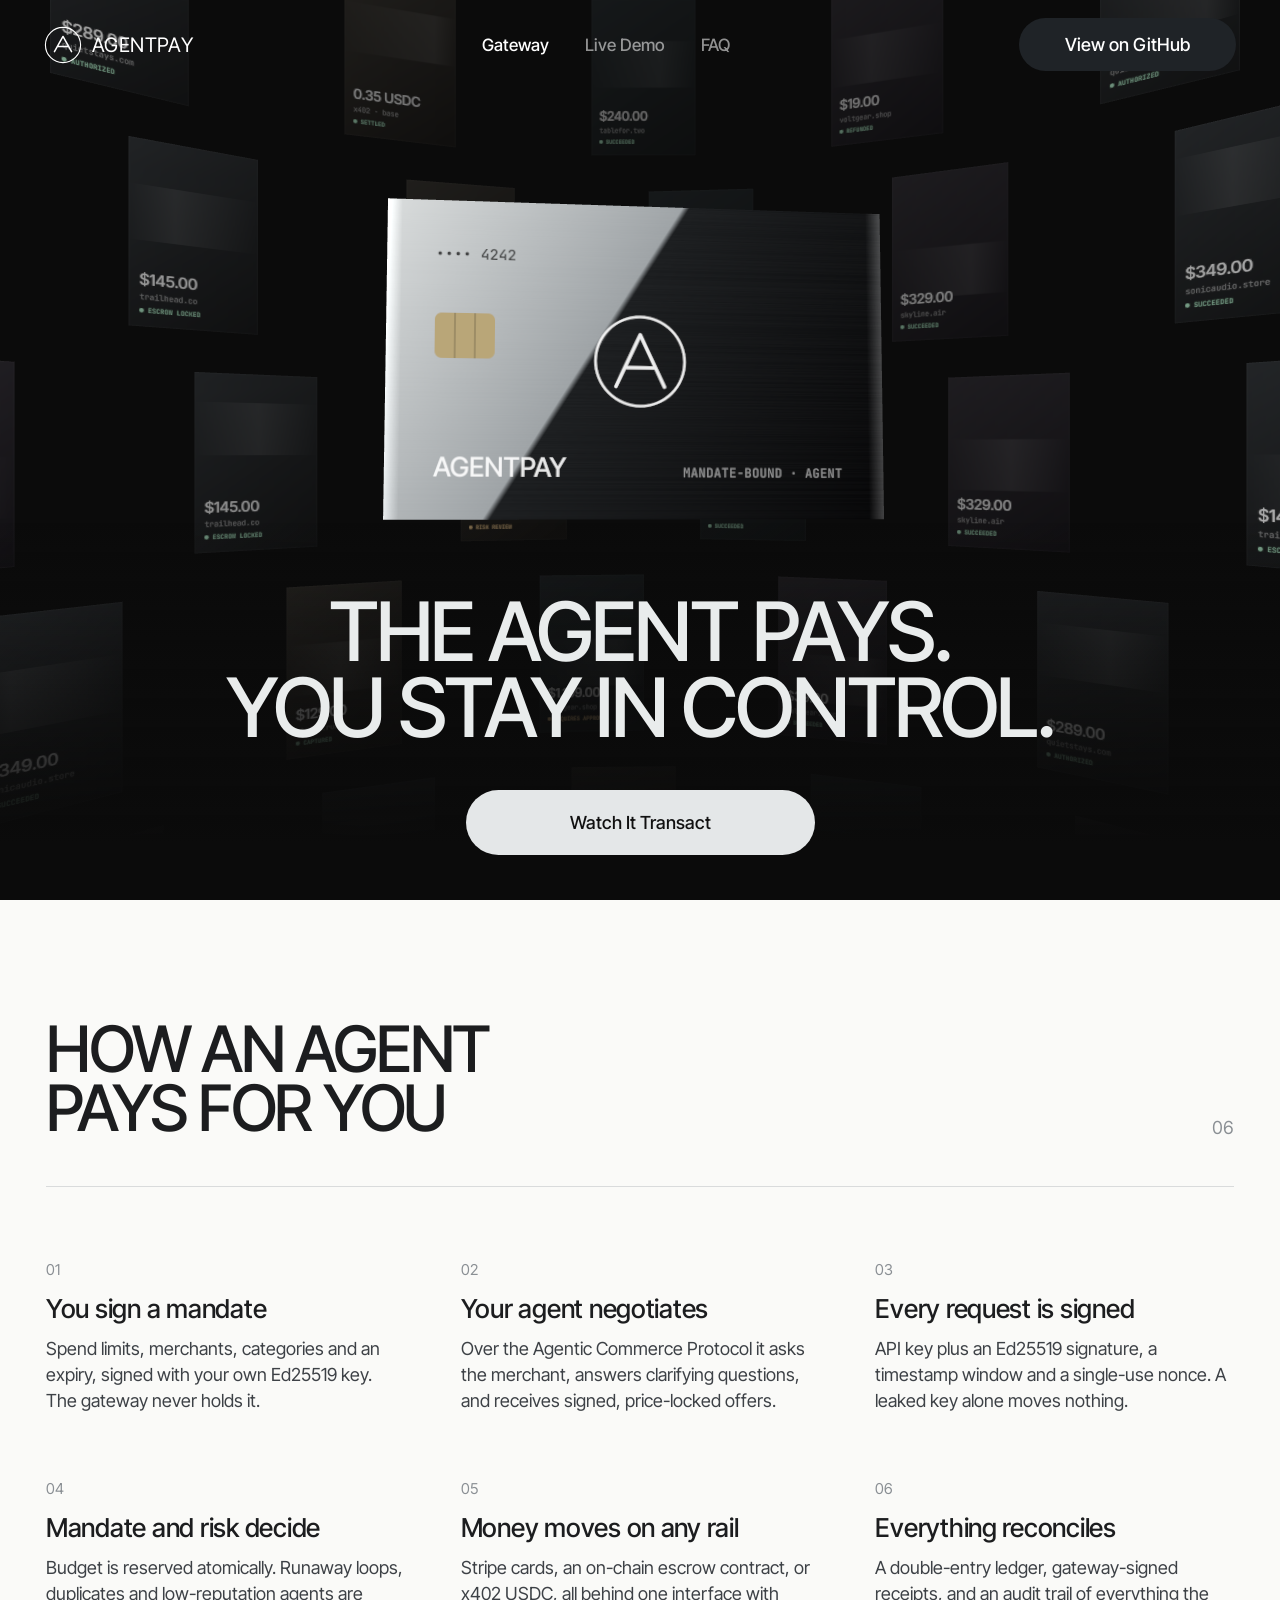
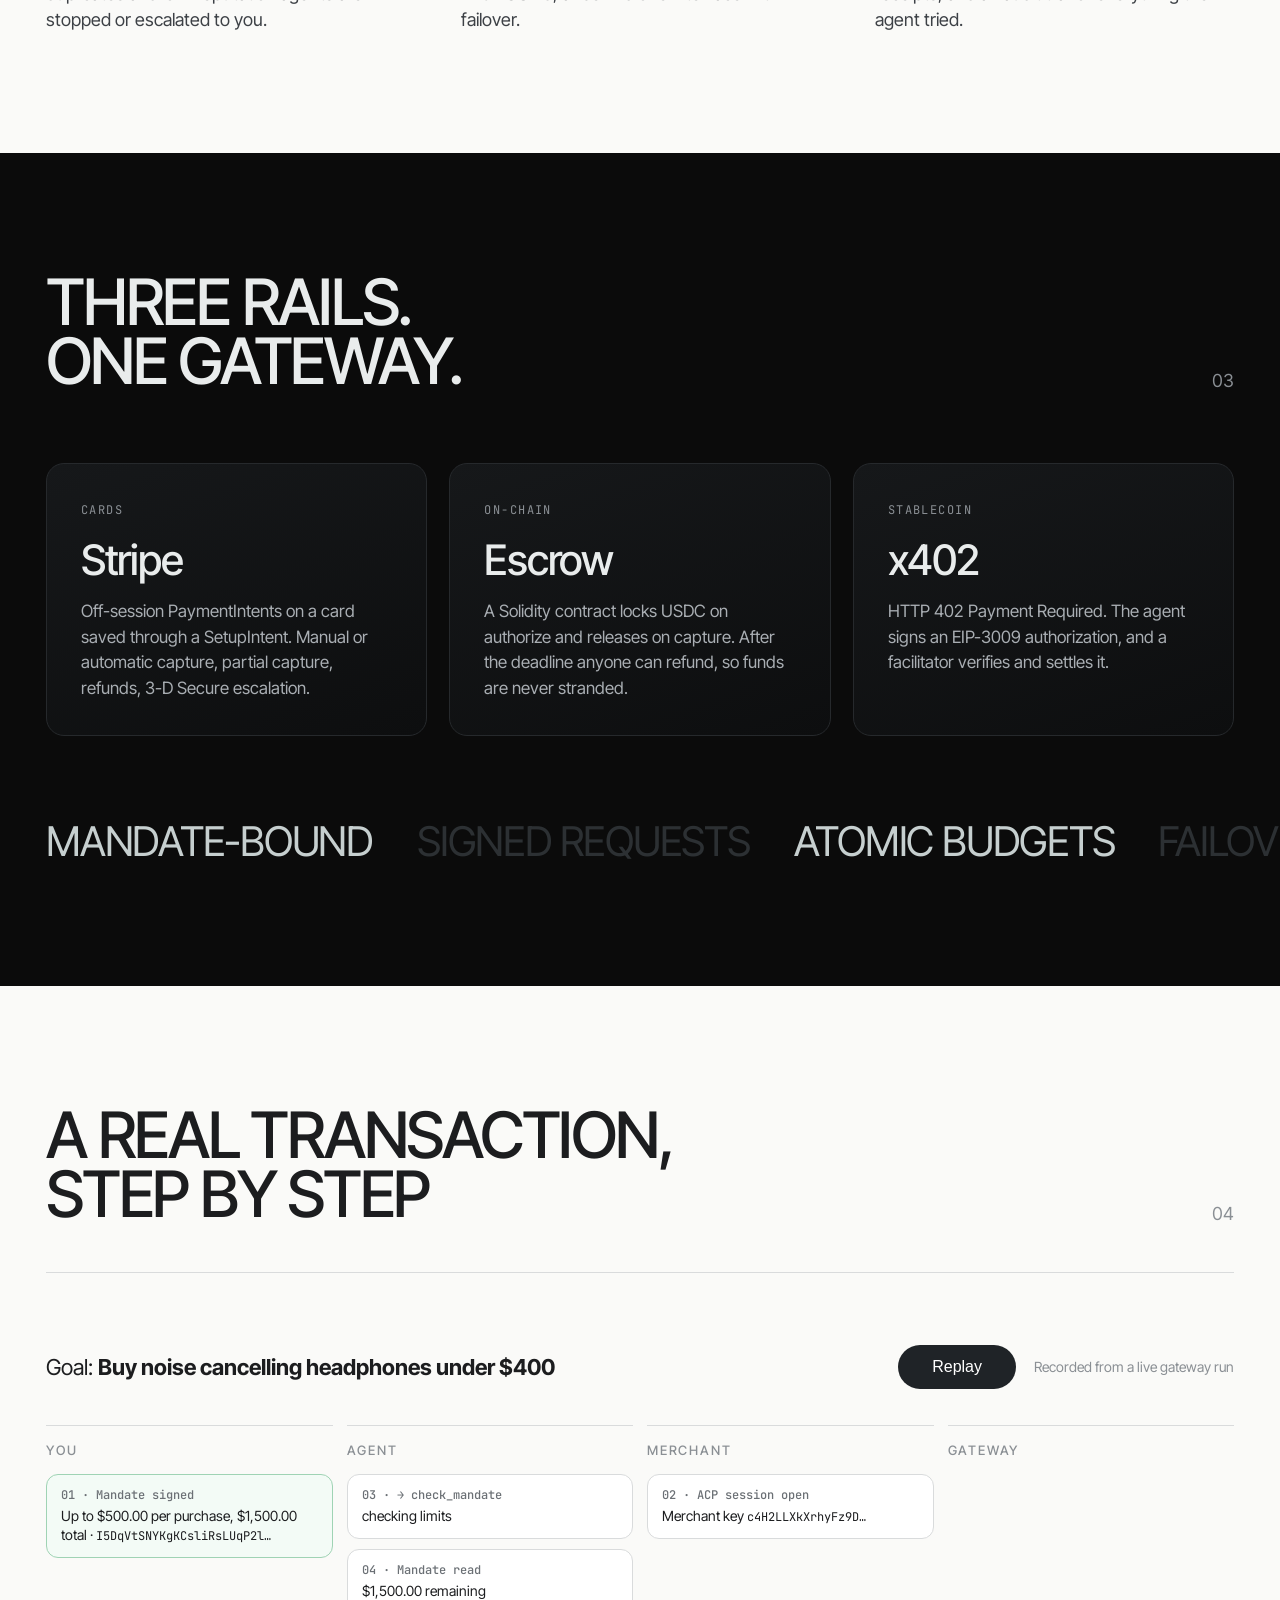
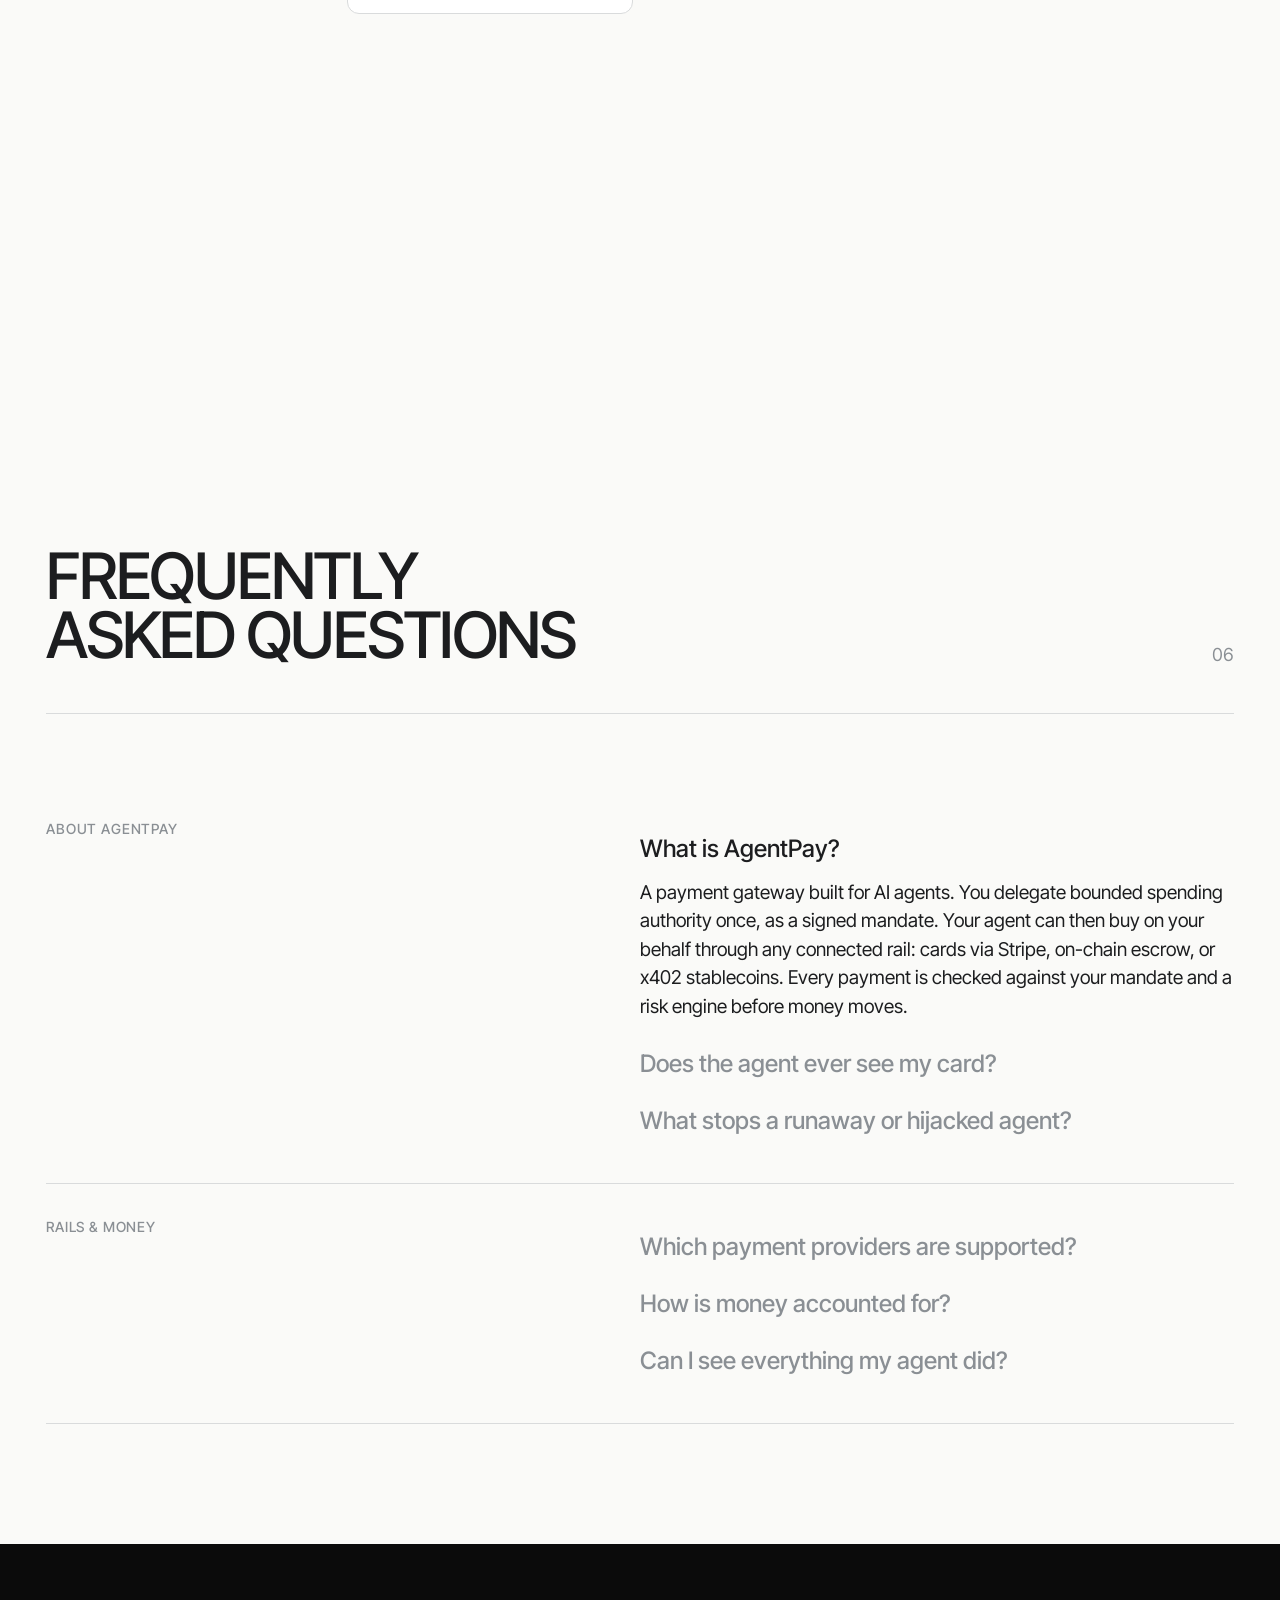
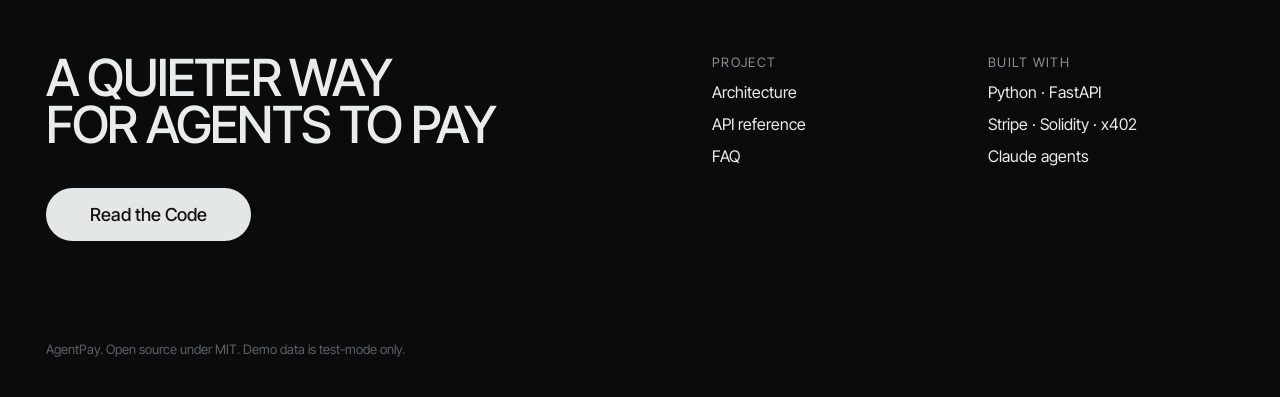
==== web/index.html @ 84ec2615 "Add frontend: 3D card-tunnel hero, editorial sections, real transaction replay web/ is a dependency-" ====
<!doctype html>
<html lang="en">
<head>
<meta charset="utf-8">
<meta name="viewport" content="width=device-width, initial-scale=1">
<title>AgentPay | Agentic Payments Gateway</title>
<meta name="description" content="A contactless, mandate-bound payment gateway that lets AI agents pay on your behalf: cards via Stripe, on-chain escrow, and x402 stablecoins.">
<link rel="preconnect" href="https://fonts.googleapis.com">
<link href="https://fonts.googleapis.com/css2?family=Inter+Tight:wght@400;500;600;700&family=JetBrains+Mono:wght@400;500&display=swap" rel="stylesheet">
<link rel="stylesheet" href="styles.css">
<script type="importmap">{"imports":{"three":"./vendor/three.module.min.js"}}</script>
</head>
<body>

<nav class="nav" id="nav">
  <a class="nav-logo" href="#top" aria-label="AgentPay home">
    <svg viewBox="0 0 40 40" width="38" height="38" aria-hidden="true"><circle cx="20" cy="20" r="18.5" fill="none" stroke="currentColor" stroke-width="1.2"/><path d="M11 27 L20 11 L29 27 M14.5 21.5 H25.5" fill="none" stroke="currentColor" stroke-width="1.6" stroke-linecap="round" stroke-linejoin="round"/></svg>
    <span>AGENTPAY</span>
  </a>
  <div class="nav-links">
    <a href="#how" class="is-current">Gateway</a>
    <a href="#demo">Live Demo</a>
    <a href="#faq">FAQ</a>
  </div>
  <a class="pill pill-dark" href="https://github.com/tanvisht/Agentic-Payments-Gateway" target="_blank" rel="noopener">View on GitHub</a>
</nav>

<header class="hero" id="top">
  <canvas id="tunnel" aria-label="3D tunnel of agent transactions orbiting a payment card"></canvas>
  <div class="hero-shade"></div>
  <div class="hero-copy">
    <h1>THE AGENT PAYS.<br>YOU STAY IN CONTROL.</h1>
    <a class="pill pill-light" href="#demo">Watch It Transact</a>
  </div>
</header>

<main>
  <section class="light" id="how">
    <div class="sec-head"><h2>HOW AN AGENT<br>PAYS FOR YOU</h2><span class="count">06</span></div>
    <hr>
    <div class="steps">
      <div class="step"><span class="num">01</span><h3>You sign a mandate</h3><p>Spend limits, merchants, categories and an expiry, signed with your own Ed25519 key. The gateway never holds it.</p></div>
      <div class="step"><span class="num">02</span><h3>Your agent negotiates</h3><p>Over the Agentic Commerce Protocol it asks the merchant, answers clarifying questions, and receives signed, price-locked offers.</p></div>
      <div class="step"><span class="num">03</span><h3>Every request is signed</h3><p>API key plus an Ed25519 signature, a timestamp window and a single-use nonce. A leaked key alone moves nothing.</p></div>
      <div class="step"><span class="num">04</span><h3>Mandate and risk decide</h3><p>Budget is reserved atomically. Runaway loops, duplicates and low-reputation agents are stopped or escalated to you.</p></div>
      <div class="step"><span class="num">05</span><h3>Money moves on any rail</h3><p>Stripe cards, an on-chain escrow contract, or x402 USDC, all behind one interface with failover.</p></div>
      <div class="step"><span class="num">06</span><h3>Everything reconciles</h3><p>A double-entry ledger, gateway-signed receipts, and an audit trail of everything the agent tried.</p></div>
    </div>
  </section>

  <section class="dark rails">
    <div class="sec-head"><h2>THREE RAILS.<br>ONE GATEWAY.</h2><span class="count">03</span></div>
    <div class="rail-grid">
      <article><span class="tag">Cards</span><h3>Stripe</h3><p>Off-session PaymentIntents on a card saved through a SetupIntent. Manual or automatic capture, partial capture, refunds, 3-D Secure escalation.</p></article>
      <article><span class="tag">On-chain</span><h3>Escrow</h3><p>A Solidity contract locks USDC on authorize and releases on capture. After the deadline anyone can refund, so funds are never stranded.</p></article>
      <article><span class="tag">Stablecoin</span><h3>x402</h3><p>HTTP 402 Payment Required. The agent signs an EIP-3009 authorization, and a facilitator verifies and settles it.</p></article>
    </div>
    <ul class="ticker" aria-hidden="true"><li>Mandate-bound</li><li>Signed requests</li><li>Atomic budgets</li><li>Failover routing</li><li>Double-entry ledger</li><li>Signed receipts</li><li>Agent reputation</li><li>Full audit trail</li></ul>
  </section>

  <section class="light" id="demo">
    <div class="sec-head"><h2>A REAL TRANSACTION,<br>STEP BY STEP</h2><span class="count" id="demo-count">00</span></div>
    <hr>
    <div class="demo-top">
      <p class="goal">Goal: <strong id="goal">…</strong></p>
      <div class="demo-ctl"><button class="pill pill-dark" id="play">Replay</button><span class="small" id="demo-note">Recorded from a live gateway run</span></div>
    </div>
    <div class="lanes" id="lanes">
      <div class="lane" data-actor="principal"><h4>You</h4></div>
      <div class="lane" data-actor="agent"><h4>Agent</h4></div>
      <div class="lane" data-actor="merchant"><h4>Merchant</h4></div>
      <div class="lane" data-actor="gateway"><h4>Gateway</h4></div>
    </div>
    <div class="result" id="result"></div>
  </section>

  <section class="light" id="faq">
    <div class="sec-head"><h2>FREQUENTLY<br>ASKED QUESTIONS</h2><span class="count" id="faq-count">00</span></div>
    <hr>
    <div class="faq-group"><h5>ABOUT AGENTPAY</h5><div class="acc">
      <details open><summary>What is AgentPay?</summary><p>A payment gateway built for AI agents. You delegate bounded spending authority once, as a signed mandate. Your agent can then buy on your behalf through any connected rail: cards via Stripe, on-chain escrow, or x402 stablecoins. Every payment is checked against your mandate and a risk engine before money moves.</p></details>
      <details><summary>Does the agent ever see my card?</summary><p>No. You save a card once through a Stripe SetupIntent in your own browser. The agent only ever holds its own signing key and a narrow set of tools: search, check mandate, buy an offer. It cannot even choose a raw amount, only a merchant-signed offer price.</p></details>
      <details><summary>What stops a runaway or hijacked agent?</summary><p>Five independent layers: request signatures with single-use nonces, the signed mandate (limits, merchants, categories, expiry), atomic budget reservation, a risk engine tuned to agent failure modes (velocity, duplicates, near-limit amounts, low reputation), and escalation to you above any threshold you choose.</p></details>
    </div></div>
    <div class="faq-group"><h5>RAILS &amp; MONEY</h5><div class="acc">
      <details><summary>Which payment providers are supported?</summary><p>Stripe for cards today, plus an on-chain escrow rail (Solidity, USDC) and x402 stablecoin payments. New processors implement six methods behind one interface. The gateway handles routing, circuit breakers and failover on retryable errors.</p></details>
      <details><summary>How is money accounted for?</summary><p>Every movement is a balanced double-entry journal. Balances are derived, never stored, and the trial balance must always be zero. Property-based tests throw thousands of random payment, capture, cancel and refund sequences at the gateway to prove it.</p></details>
      <details><summary>Can I see everything my agent did?</summary><p>Yes. The per-mandate audit shows what you authorized next to every attempt the agent made, including ones that were blocked. It re-checks each payment against your signed scope and reports what the agent's reasoning cost in LLM tokens.</p></details>
    </div></div>
  </section>
</main>

<footer class="footer">
  <div class="foot-left"><h2>A QUIETER WAY<br>FOR AGENTS TO PAY</h2><a class="pill pill-light" href="https://github.com/tanvisht/Agentic-Payments-Gateway" target="_blank" rel="noopener">Read the Code</a></div>
  <div class="foot-cols">
    <div><span>PROJECT</span><a href="https://github.com/tanvisht/Agentic-Payments-Gateway#3-system-architecture">Architecture</a><a href="https://github.com/tanvisht/Agentic-Payments-Gateway#13-api-reference">API reference</a><a href="#faq">FAQ</a></div>
    <div><span>BUILT WITH</span><a>Python · FastAPI</a><a>Stripe · Solidity · x402</a><a>Claude agents</a></div>
  </div>
  <p class="fine">AgentPay. Open source under MIT. Demo data is test-mode only.</p>
</footer>

<script type="module" src="tunnel.js"></script>
<script src="app.js" defer></script>
</body>
</html>
---- web/styles.css ----
:root{--ink:#0b0b0b;--ink2:#141516;--paper:#fafaf8;--text:#1c1d1f;--mute:#8a8f94;--line:#d9dbdc;--pill:#e4e7e8;--mono:"JetBrains Mono",ui-monospace,monospace}
*{margin:0;padding:0;box-sizing:border-box}
html{scroll-behavior:smooth;-webkit-text-size-adjust:100%}
body{font-family:"Inter Tight",system-ui,sans-serif;background:var(--ink);color:var(--text);-webkit-font-smoothing:antialiased;overflow-x:hidden}
a{color:inherit;text-decoration:none}
h1,h2{text-transform:uppercase;letter-spacing:-.035em;line-height:.92;font-weight:500}

/* nav */
.nav{position:fixed;inset:0 0 auto 0;z-index:20;display:flex;align-items:center;justify-content:space-between;padding:18px 44px;color:#fff;transition:color .3s,background .3s}
.nav.on-light{color:var(--text);background:rgba(250,250,248,.82);backdrop-filter:blur(10px)}
.nav-logo{display:flex;align-items:center;gap:10px;font-size:20px;letter-spacing:.02em}
.nav-links{display:flex;gap:36px;font-size:17px;font-weight:500}
.nav-links a{opacity:.55;transition:opacity .2s}.nav-links a:hover,.nav-links a.is-current{opacity:1}
.pill{display:inline-flex;align-items:center;justify-content:center;border-radius:999px;padding:16px 44px;font-size:18px;font-weight:500;border:0;cursor:pointer;transition:transform .2s,background .2s}
.pill:hover{transform:translateY(-1px)}
.pill-dark{background:#1f2327;color:#fff}.pill-light{background:var(--pill);color:#111}
.nav .pill{padding:16px 46px}

/* hero */
.hero{position:relative;height:100vh;min-height:640px;background:var(--ink);overflow:hidden}
#tunnel{position:absolute;inset:0;width:100%;height:100%;display:block}
.hero-shade{position:absolute;inset:auto 0 0 0;height:42%;background:linear-gradient(transparent,var(--ink) 85%);pointer-events:none}
.hero-copy{position:absolute;left:0;right:0;bottom:5vh;text-align:center;color:#e9ecec;pointer-events:none}
.hero-copy h1{font-size:clamp(44px,6.4vw,92px);margin-bottom:5vh;opacity:0;transform:translateY(24px);animation:rise 1.6s .5s cubic-bezier(.2,.7,.2,1) forwards}
.hero-copy .pill{pointer-events:auto;padding:22px 104px;opacity:0;animation:rise 1.4s .9s cubic-bezier(.2,.7,.2,1) forwards}
@keyframes rise{to{opacity:1;transform:none}}

/* sections */
section{padding:120px 46px;position:relative}
.light{background:var(--paper);color:var(--text)}
.dark{background:var(--ink);color:#e9ecec}
.sec-head{display:flex;justify-content:space-between;align-items:flex-end}
.sec-head h2{font-size:clamp(40px,5vw,72px)}
.count{font-size:18px;color:var(--mute);font-variant-numeric:tabular-nums}
hr{border:0;border-top:1px solid var(--line);margin:48px 0 72px}
.steps{display:grid;grid-template-columns:repeat(3,1fr);gap:64px 56px}
.step .num{font-size:15px;color:var(--mute)}
.step h3{font-size:26px;font-weight:500;margin:14px 0 12px;letter-spacing:-.01em}
.step p{font-size:18px;line-height:1.45;color:#3d4146}

/* rails */
.rails .sec-head{margin-bottom:72px}
.rail-grid{display:grid;grid-template-columns:repeat(3,1fr);gap:22px}
.rail-grid article{border:1px solid #26292c;border-radius:18px;padding:34px;background:linear-gradient(160deg,#16181a,#0d0e0f)}
.rail-grid .tag{font-family:var(--mono);font-size:12px;text-transform:uppercase;letter-spacing:.12em;color:var(--mute)}
.rail-grid h3{font-size:42px;font-weight:500;margin:16px 0 14px;letter-spacing:-.03em}
.rail-grid p{color:#a9aeb3;font-size:17px;line-height:1.5}
.ticker{display:flex;gap:44px;list-style:none;margin-top:80px;white-space:nowrap;animation:tick 40s linear infinite;font-size:clamp(28px,3.2vw,46px);text-transform:uppercase;letter-spacing:-.03em;color:#2c3033}
.ticker li:nth-child(odd){color:#c6cfcf}
@keyframes tick{to{transform:translateX(-50%)}}
.rails{overflow:hidden}

/* demo */
.demo-top{display:flex;justify-content:space-between;align-items:center;gap:24px;flex-wrap:wrap;margin-bottom:36px}
.goal{font-size:22px}
.demo-ctl{display:flex;align-items:center;gap:18px}.demo-ctl .pill{padding:13px 34px;font-size:16px}
.small{color:var(--mute);font-size:14px}
.lanes{display:grid;grid-template-columns:repeat(4,1fr);gap:14px;min-height:420px}
.lane{border-top:1px solid var(--line);padding-top:16px;display:flex;flex-direction:column;gap:10px}
.lane h4{font-size:13px;letter-spacing:.14em;text-transform:uppercase;color:var(--mute);font-weight:500;margin-bottom:6px}
.ev{background:#fff;border:1px solid var(--line);border-radius:12px;padding:12px 14px;font-size:14px;line-height:1.35;opacity:0;transform:translateY(10px);transition:opacity .45s,transform .45s}
.ev.show{opacity:1;transform:none}
.ev b{display:block;font-size:12px;font-family:var(--mono);color:#6b7075;font-weight:500;margin-bottom:4px}
.ev.ok{border-color:#9fd3b4;background:#f3fbf6}.ev.warn{border-color:#f0c98d;background:#fff9ef}
.ev code{font-family:var(--mono);font-size:12px;word-break:break-all}
.result{margin-top:34px;font-size:20px;min-height:28px}

/* faq */
.faq-group{display:grid;grid-template-columns:1fr 1fr;padding:34px 0;border-bottom:1px solid var(--line)}
.faq-group h5{font-size:14px;font-weight:500;color:var(--mute);letter-spacing:.06em}
.acc details{padding:14px 0}
.acc summary{list-style:none;cursor:pointer;font-size:24px;font-weight:500;color:var(--mute);transition:color .2s}
.acc summary::-webkit-details-marker{display:none}
.acc details[open] summary,.acc summary:hover{color:var(--text)}
.acc p{font-size:19px;line-height:1.5;margin-top:16px;max-width:680px}

/* footer */
.footer{background:var(--ink);color:#e9ecec;padding:110px 46px 40px;display:grid;grid-template-columns:1.2fr 1fr;gap:40px}
.foot-left h2{font-size:clamp(34px,4vw,58px);margin-bottom:40px}
.foot-cols{display:grid;grid-template-columns:1fr 1fr;gap:30px;font-size:16px}
.foot-cols div{display:flex;flex-direction:column;gap:12px}.foot-cols span{color:var(--mute);font-size:13px;letter-spacing:.1em}
.fine{grid-column:1/-1;color:#5c6166;font-size:13px;margin-top:60px}

@media (max-width:900px){
  .nav{padding:14px 16px}.nav-links{display:none}.nav .pill{padding:12px 22px;font-size:15px}
  section{padding:84px 16px}.footer{padding:84px 16px 30px;grid-template-columns:1fr}
  .steps,.rail-grid{grid-template-columns:1fr}
  .lanes{grid-template-columns:1fr 1fr}
  .faq-group{grid-template-columns:1fr;gap:12px}
  .hero-copy .pill{padding:18px 54px}
}
@media (prefers-reduced-motion:reduce){*{animation:none!important;transition:none!important}.hero-copy h1,.hero-copy .pill{opacity:1;transform:none}}
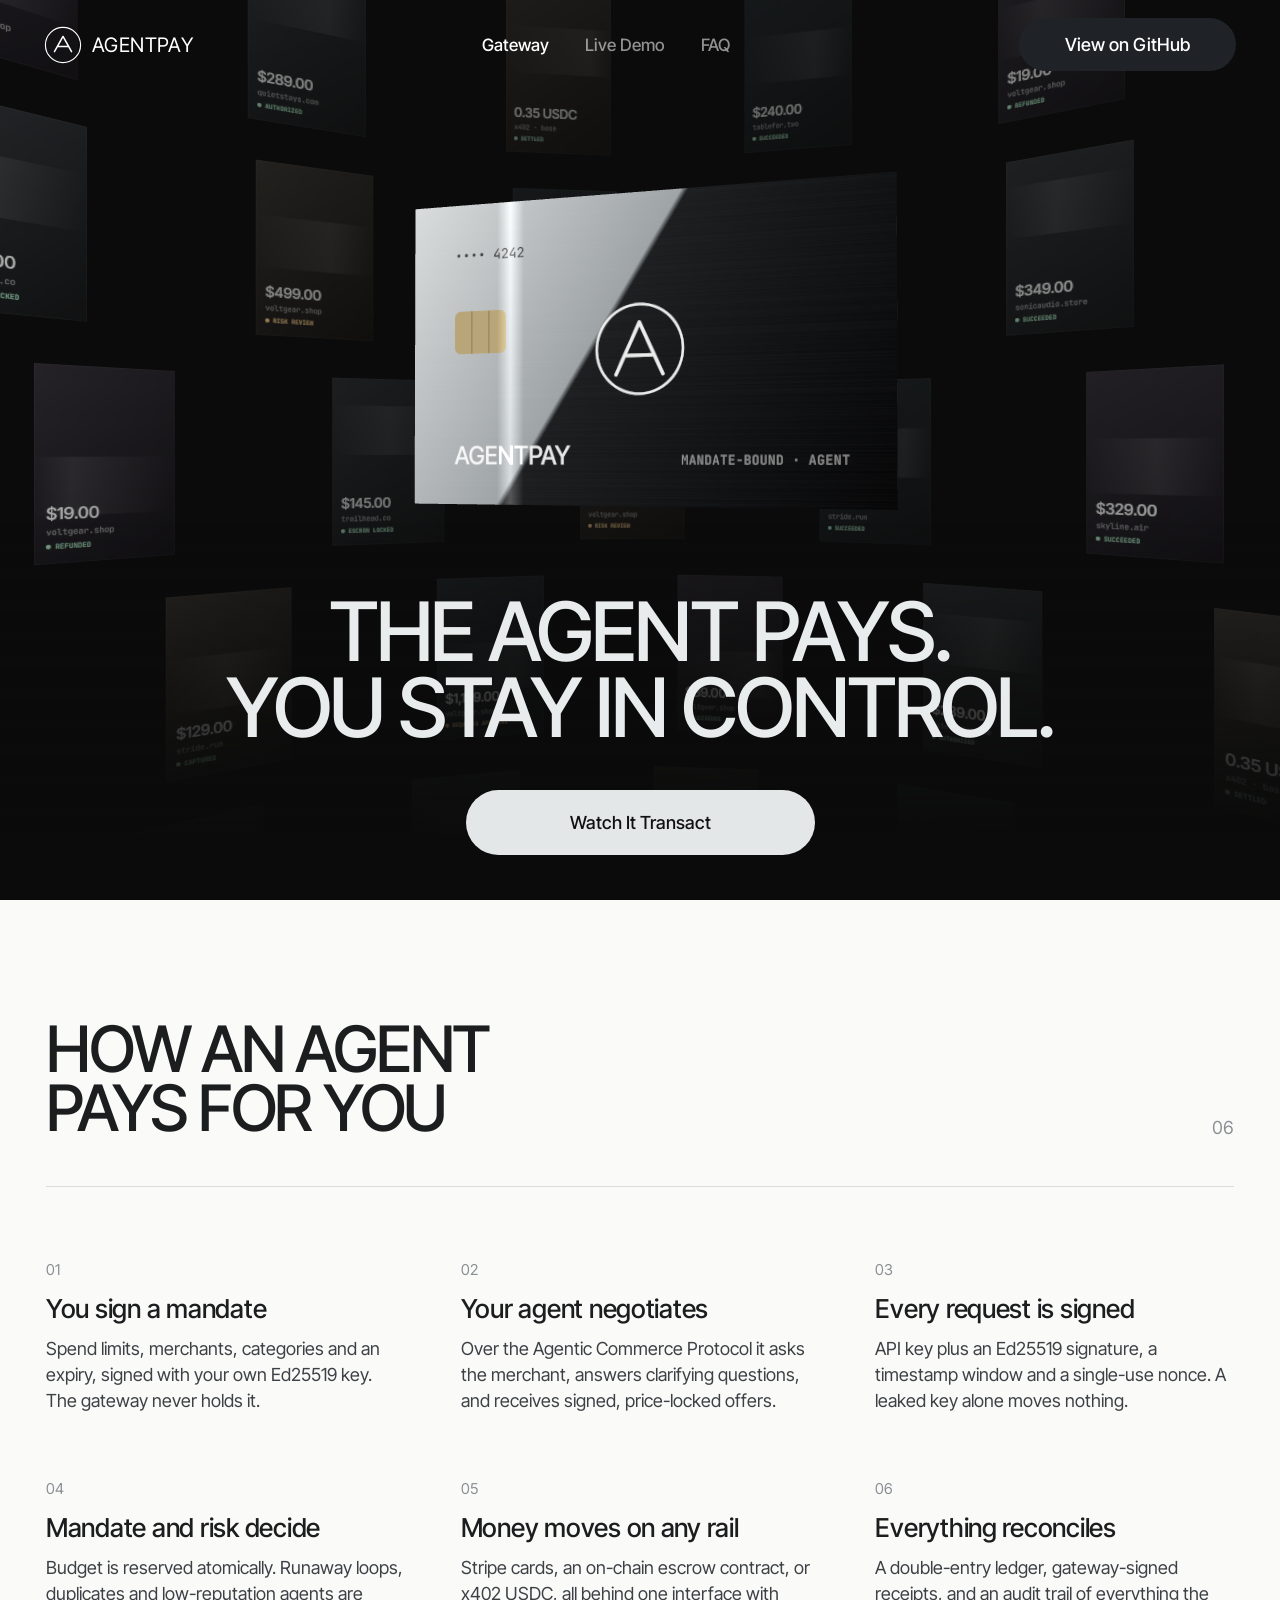
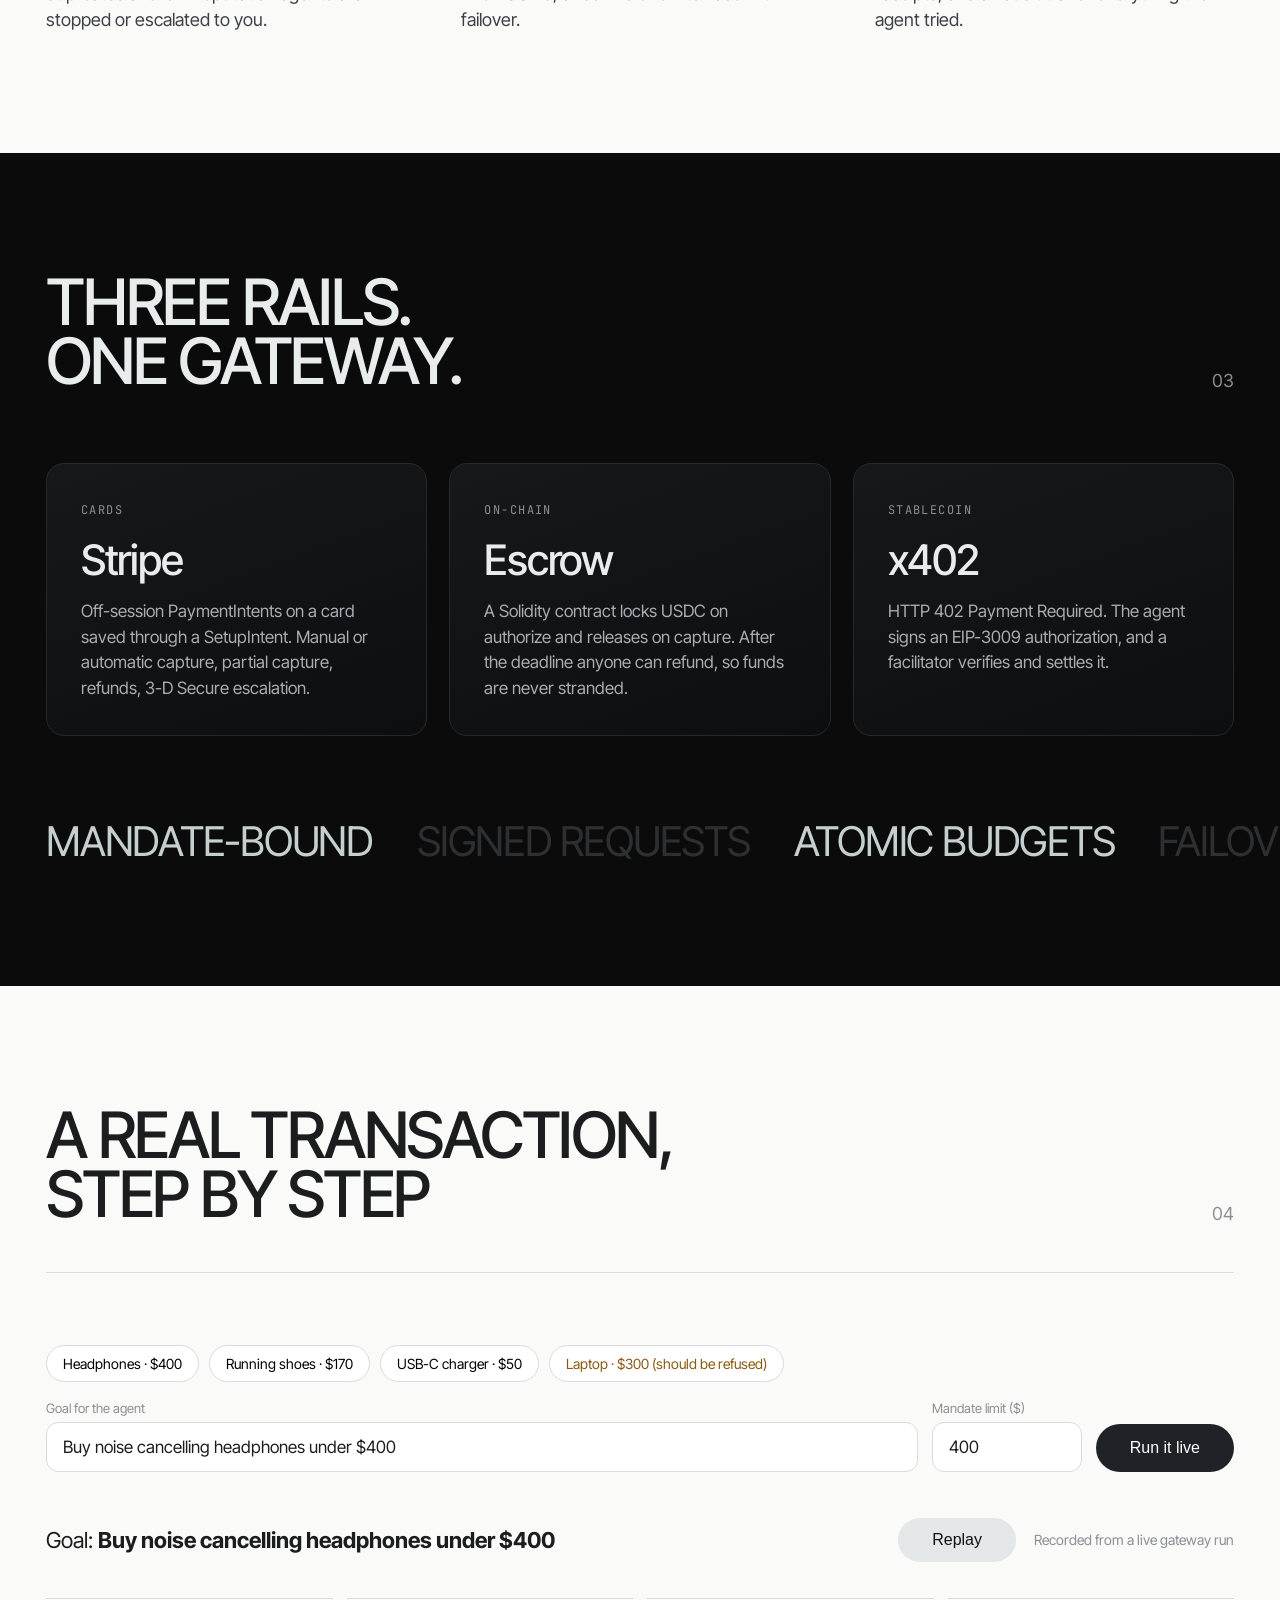
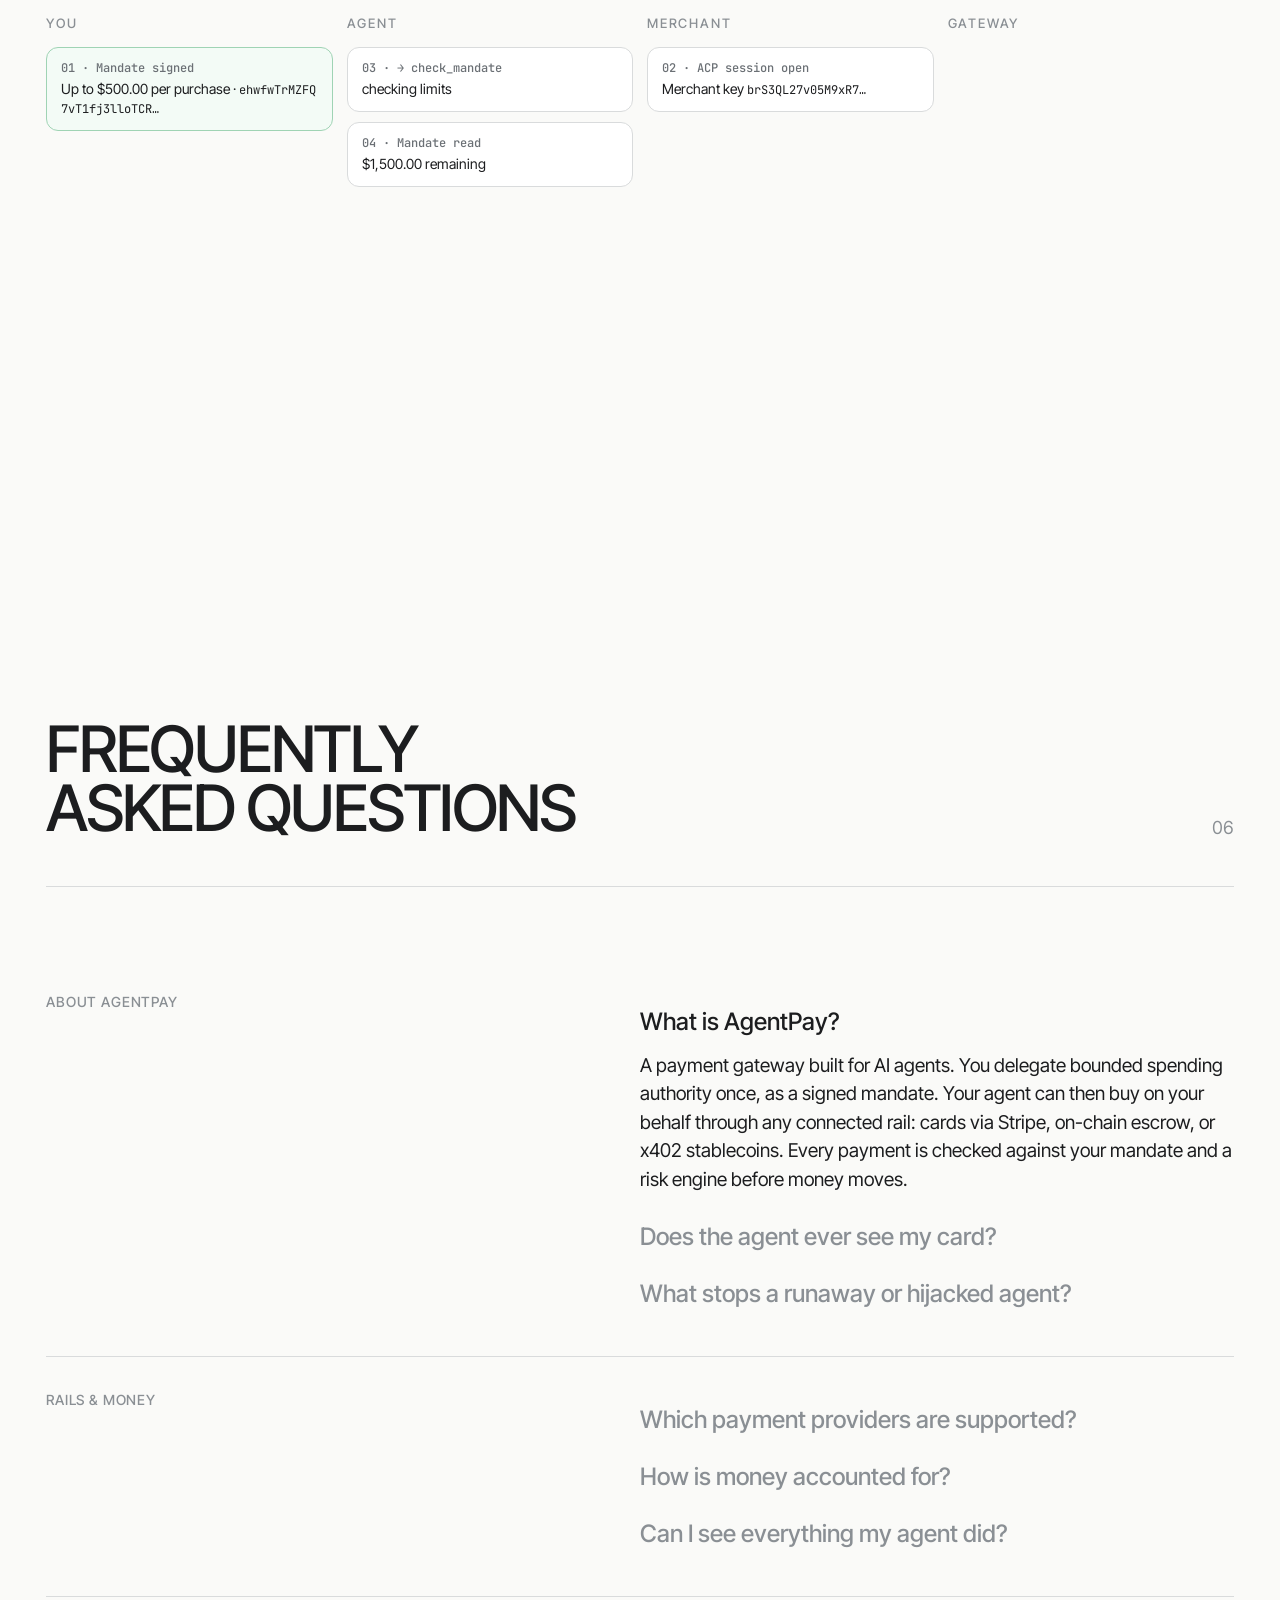
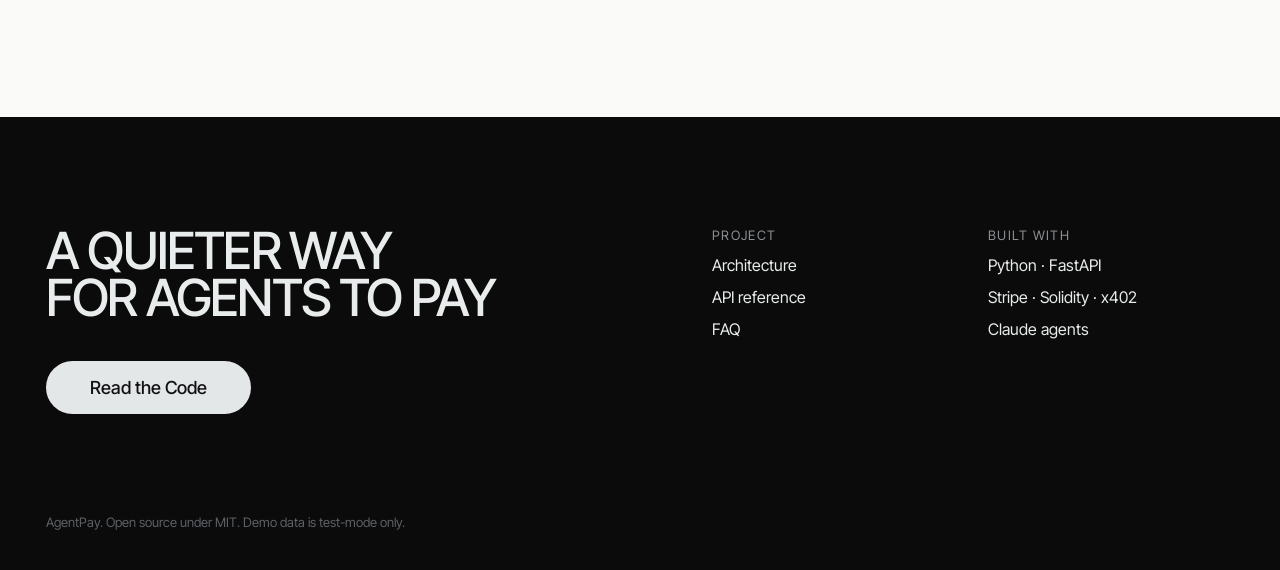
==== commit 66dd18b7: "Live demo: 'Run it live' panel, mandate-aware agent answers, Vercel function config - Website gains " ====
--- a/web/index.html
+++ b/web/index.html
@@ -61,9 +61,22 @@
   <section class="light" id="demo">
     <div class="sec-head"><h2>A REAL TRANSACTION,<br>STEP BY STEP</h2><span class="count" id="demo-count">00</span></div>
     <hr>
+    <form class="run" id="run-form" autocomplete="off">
+      <div class="chips" role="group" aria-label="Example goals">
+        <button type="button" class="chip" data-goal="Buy noise cancelling headphones under $400" data-budget="400">Headphones · $400</button>
+        <button type="button" class="chip" data-goal="Running shoes, size 10" data-budget="170">Running shoes · $170</button>
+        <button type="button" class="chip" data-goal="A usb-c charger" data-budget="50">USB-C charger · $50</button>
+        <button type="button" class="chip warn" data-goal="Buy a laptop" data-budget="300">Laptop · $300 (should be refused)</button>
+      </div>
+      <div class="run-row">
+        <label class="field grow"><span>Goal for the agent</span><input id="goal-in" maxlength="160" value="Buy noise cancelling headphones under $400"></label>
+        <label class="field"><span>Mandate limit ($)</span><input id="budget-in" type="number" min="1" max="1500" step="1" value="400"></label>
+        <button class="pill pill-dark" id="run-btn" type="submit">Run it live</button>
+      </div>
+    </form>
     <div class="demo-top">
       <p class="goal">Goal: <strong id="goal">…</strong></p>
-      <div class="demo-ctl"><button class="pill pill-dark" id="play">Replay</button><span class="small" id="demo-note">Recorded from a live gateway run</span></div>
+      <div class="demo-ctl"><button class="pill pill-light" id="play" type="button">Replay</button><span class="small" id="demo-note" aria-live="polite">Recorded from a live gateway run</span></div>
     </div>
     <div class="lanes" id="lanes">
       <div class="lane" data-actor="principal"><h4>You</h4></div>
--- a/web/styles.css
+++ b/web/styles.css
@@ -65,6 +65,17 @@
 .ev code{font-family:var(--mono);font-size:12px;word-break:break-all}
 .result{margin-top:34px;font-size:20px;min-height:28px}
 
+.run{margin-bottom:46px}
+.chips{display:flex;flex-wrap:wrap;gap:10px;margin-bottom:18px}
+.chip{border:1px solid var(--line);background:#fff;border-radius:999px;padding:9px 16px;font:inherit;font-size:14px;cursor:pointer;transition:border-color .2s,background .2s}
+.chip:hover,.chip.on{border-color:#1f2327;background:#f1f2f2}.chip.warn{color:#8a5a12}
+.run-row{display:flex;gap:14px;align-items:flex-end;flex-wrap:wrap}
+.field{display:flex;flex-direction:column;gap:6px;font-size:13px;color:var(--mute);min-width:150px}.field.grow{flex:1;min-width:240px}
+.field input{font:inherit;font-size:17px;color:var(--text);padding:14px 16px;border:1px solid var(--line);border-radius:12px;background:#fff}
+.field input:focus{outline:2px solid #1f2327;outline-offset:1px}
+.run-row .pill{padding:15px 34px;font-size:16px}
+.pill[disabled]{opacity:.55;cursor:progress}
+
 /* faq */
 .faq-group{display:grid;grid-template-columns:1fr 1fr;padding:34px 0;border-bottom:1px solid var(--line)}
 .faq-group h5{font-size:14px;font-weight:500;color:var(--mute);letter-spacing:.06em}
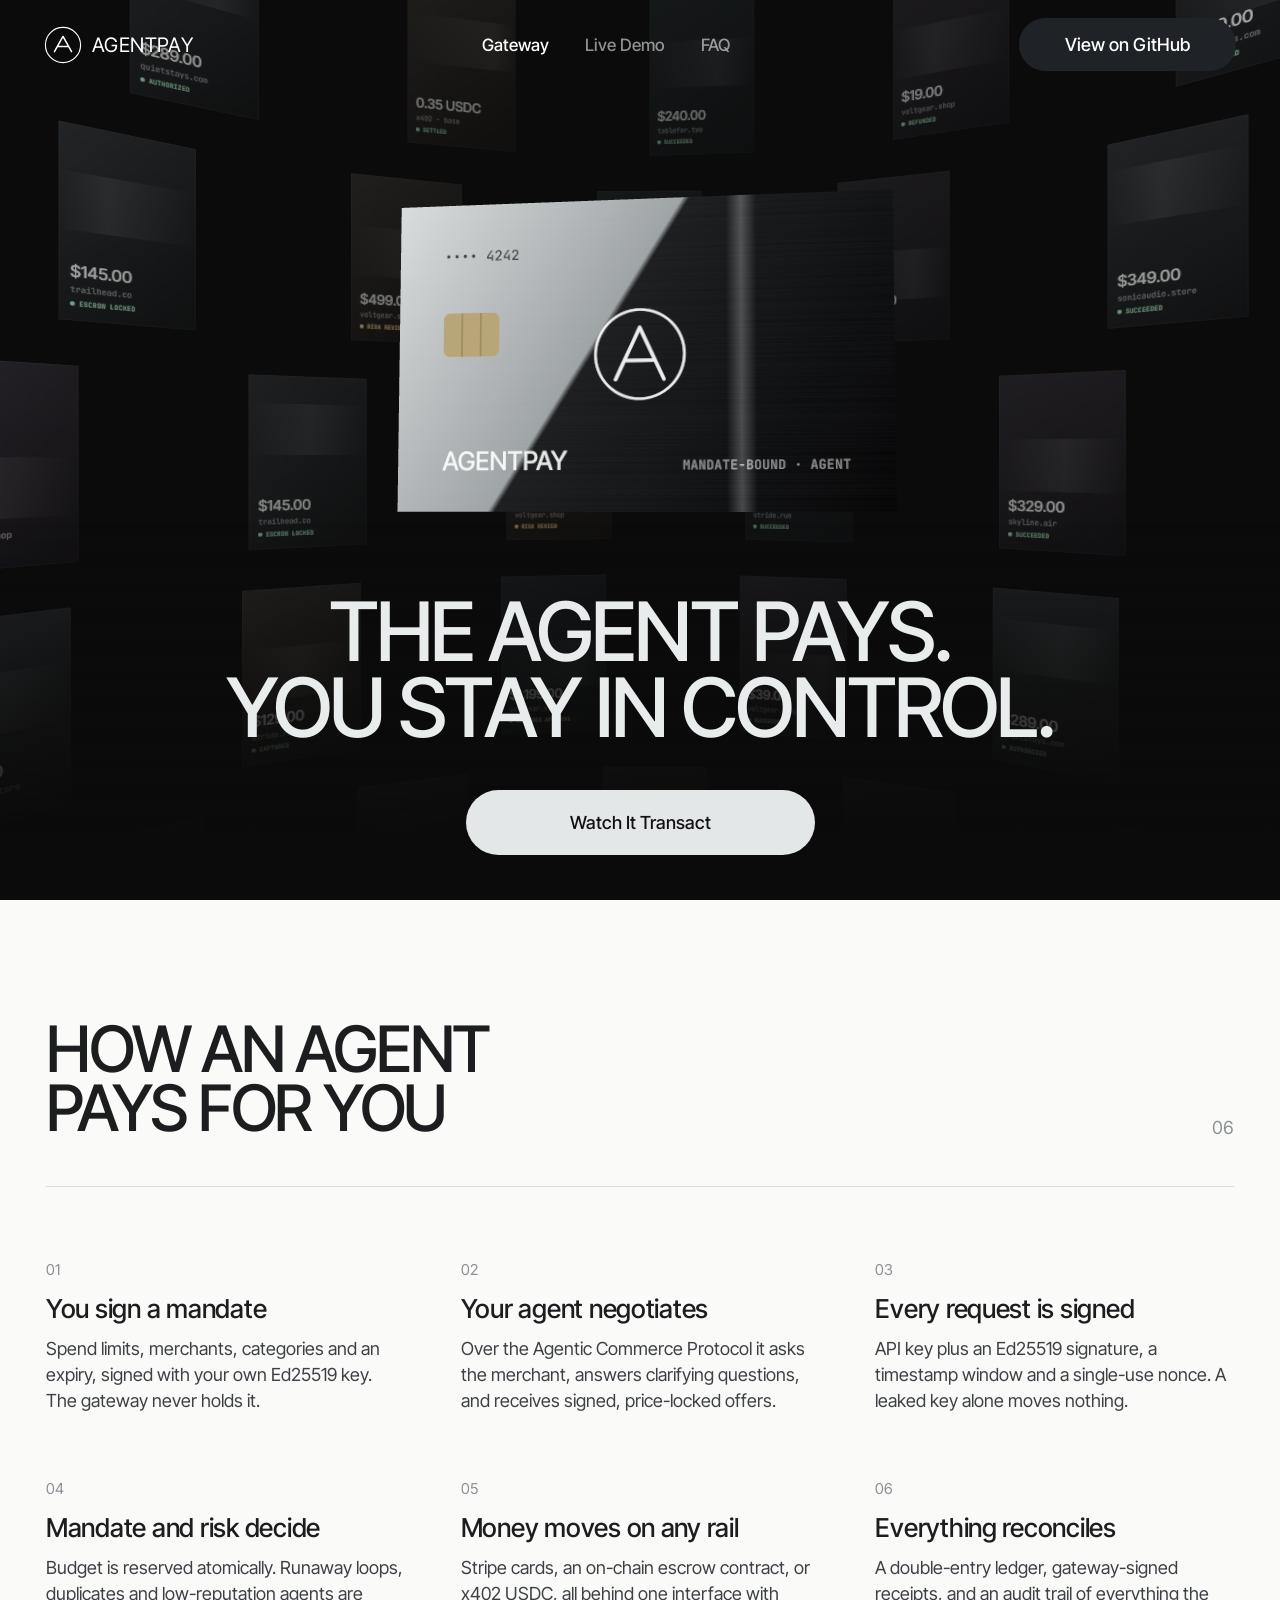
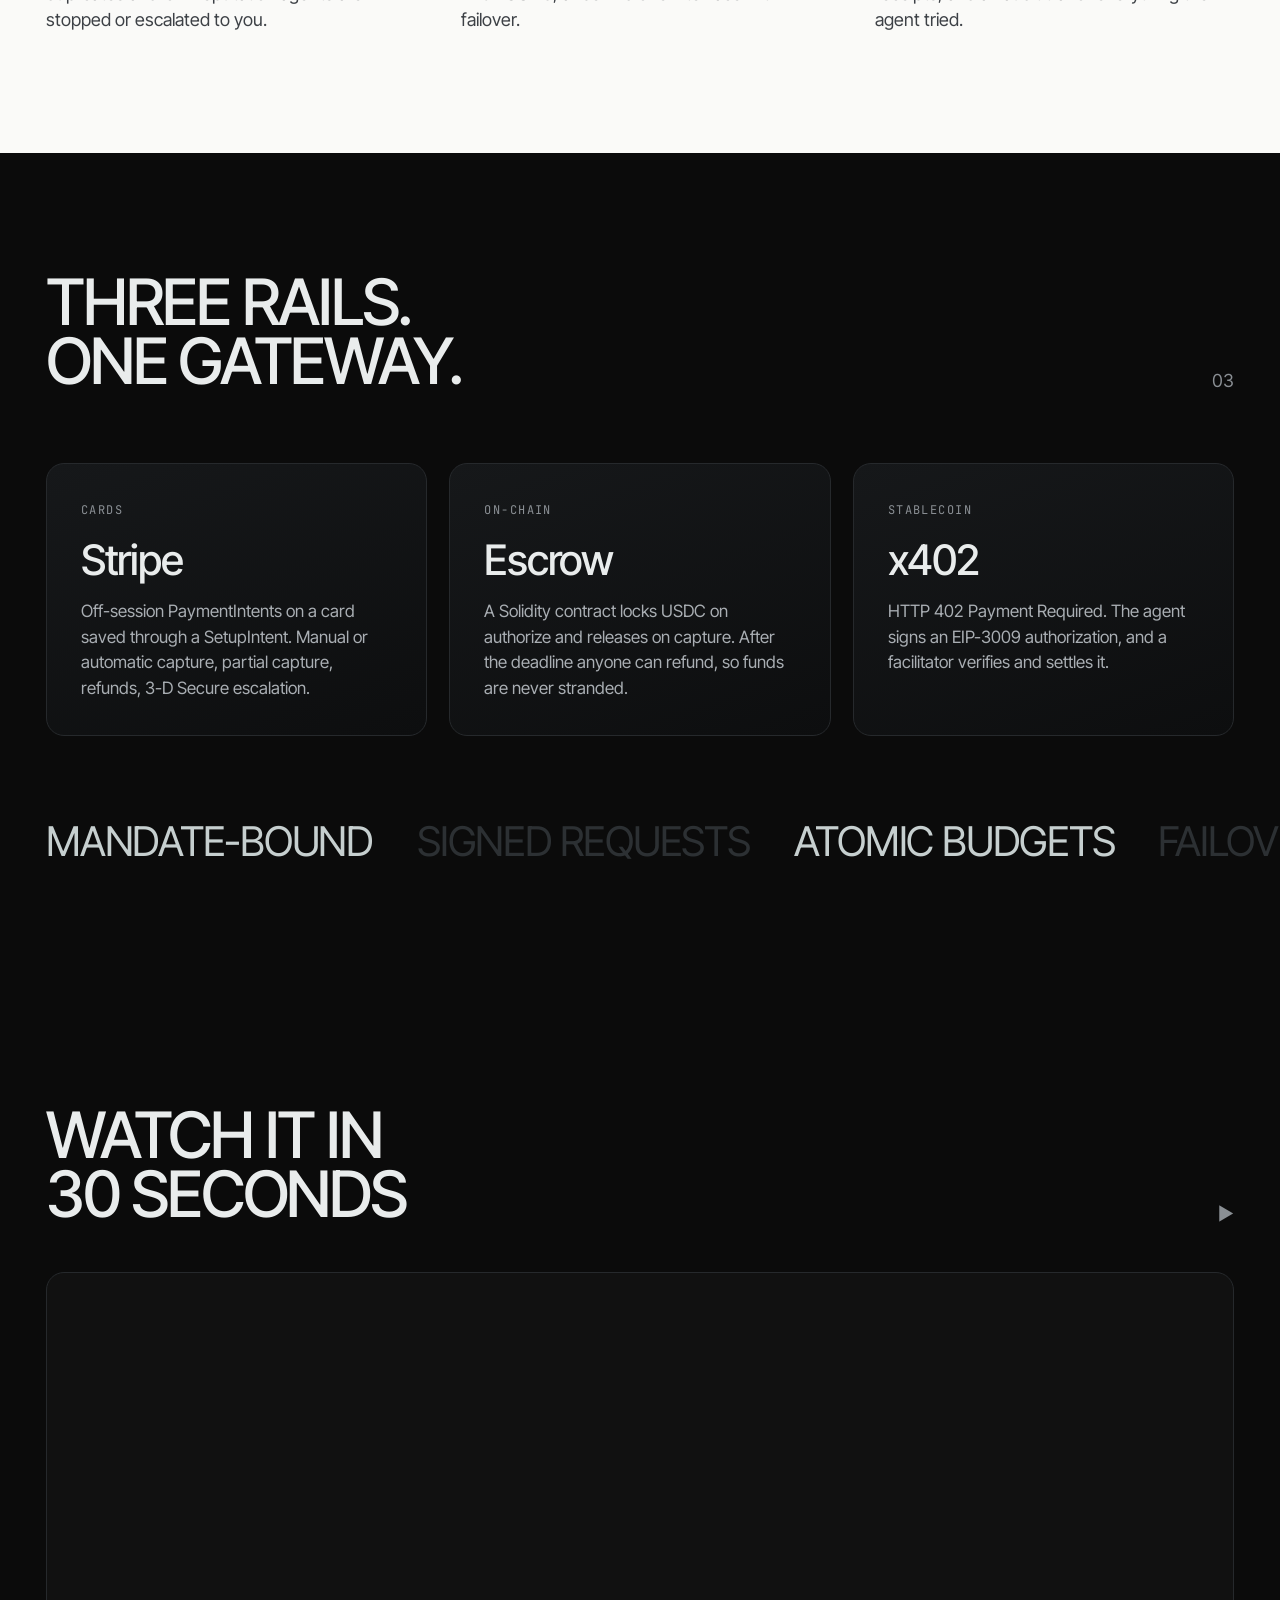
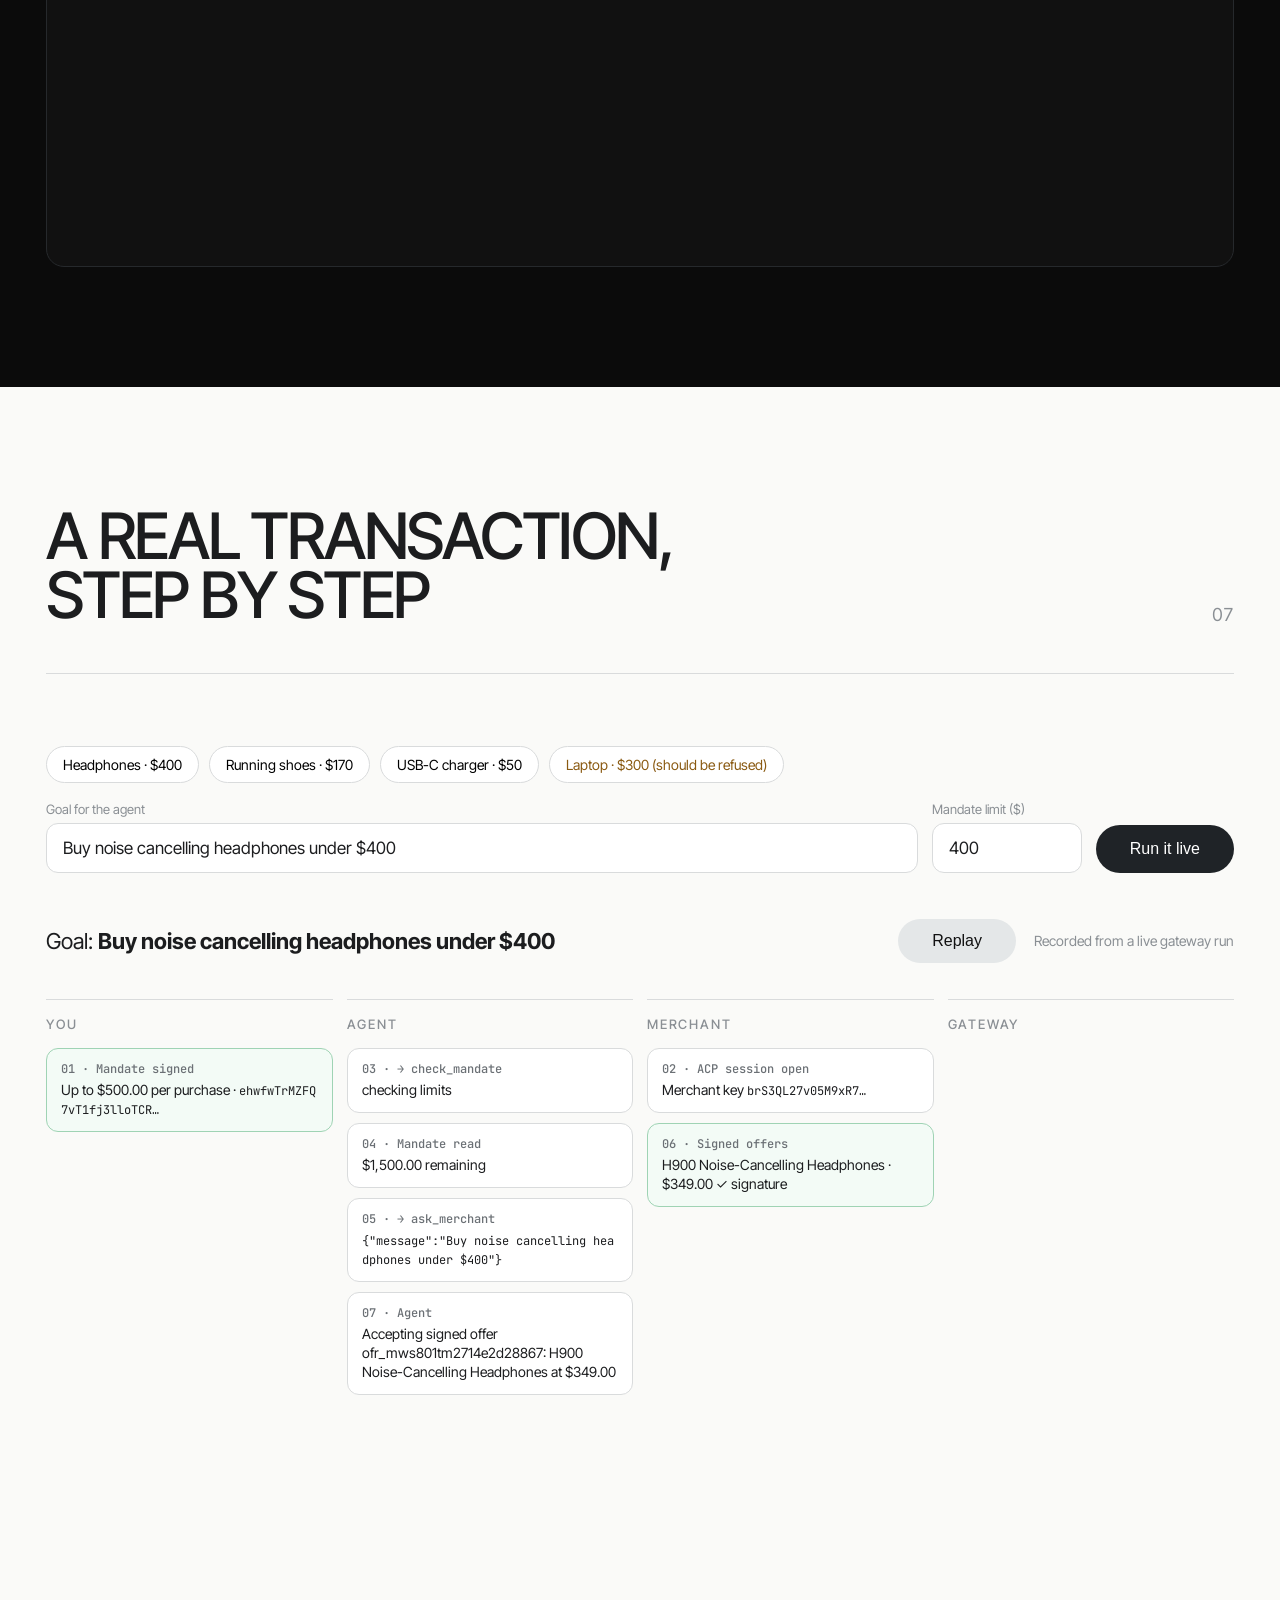
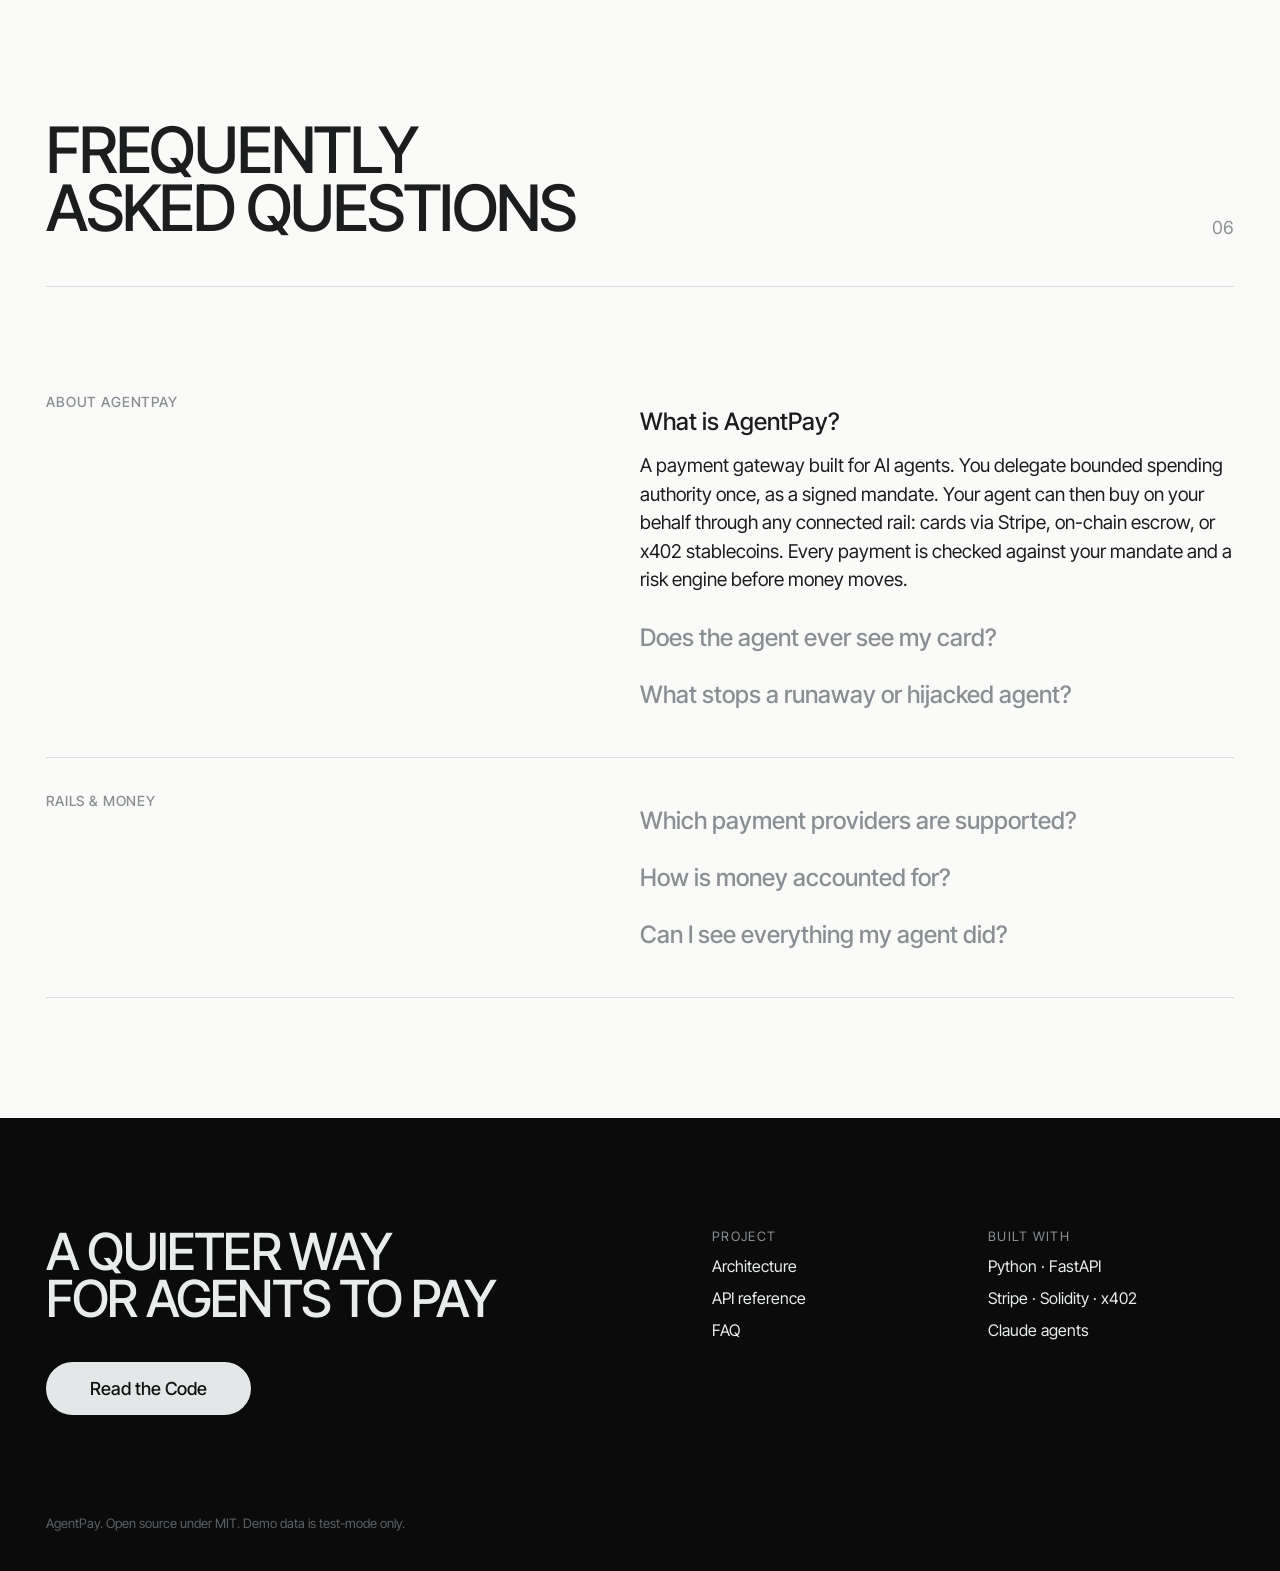
==== commit b63e4eb3: "Add demo video: GIF in README, MP4 section on the site, live API links Recorded with Playwright agai" ====
--- a/web/index.html
+++ b/web/index.html
@@ -58,6 +58,11 @@
     <ul class="ticker" aria-hidden="true"><li>Mandate-bound</li><li>Signed requests</li><li>Atomic budgets</li><li>Failover routing</li><li>Double-entry ledger</li><li>Signed receipts</li><li>Agent reputation</li><li>Full audit trail</li></ul>
   </section>
 
+  <section class="dark film">
+    <div class="sec-head"><h2>WATCH IT IN<br>30 SECONDS</h2><span class="count">▶</span></div>
+    <video class="film-v" src="media/demo.mp4" autoplay muted loop playsinline preload="metadata" aria-label="Screen recording: an agent buys headphones under a signed mandate, then a laptop above the limit is refused"></video>
+  </section>
+
   <section class="light" id="demo">
     <div class="sec-head"><h2>A REAL TRANSACTION,<br>STEP BY STEP</h2><span class="count" id="demo-count">00</span></div>
     <hr>
--- a/web/styles.css
+++ b/web/styles.css
@@ -50,6 +50,10 @@
 @keyframes tick{to{transform:translateX(-50%)}}
 .rails{overflow:hidden}
 
+/* film */
+.film .sec-head{margin-bottom:48px}
+.film-v{width:100%;max-width:1200px;display:block;margin:0 auto;border-radius:18px;border:1px solid #26292c;background:#111}
+
 /* demo */
 .demo-top{display:flex;justify-content:space-between;align-items:center;gap:24px;flex-wrap:wrap;margin-bottom:36px}
 .goal{font-size:22px}
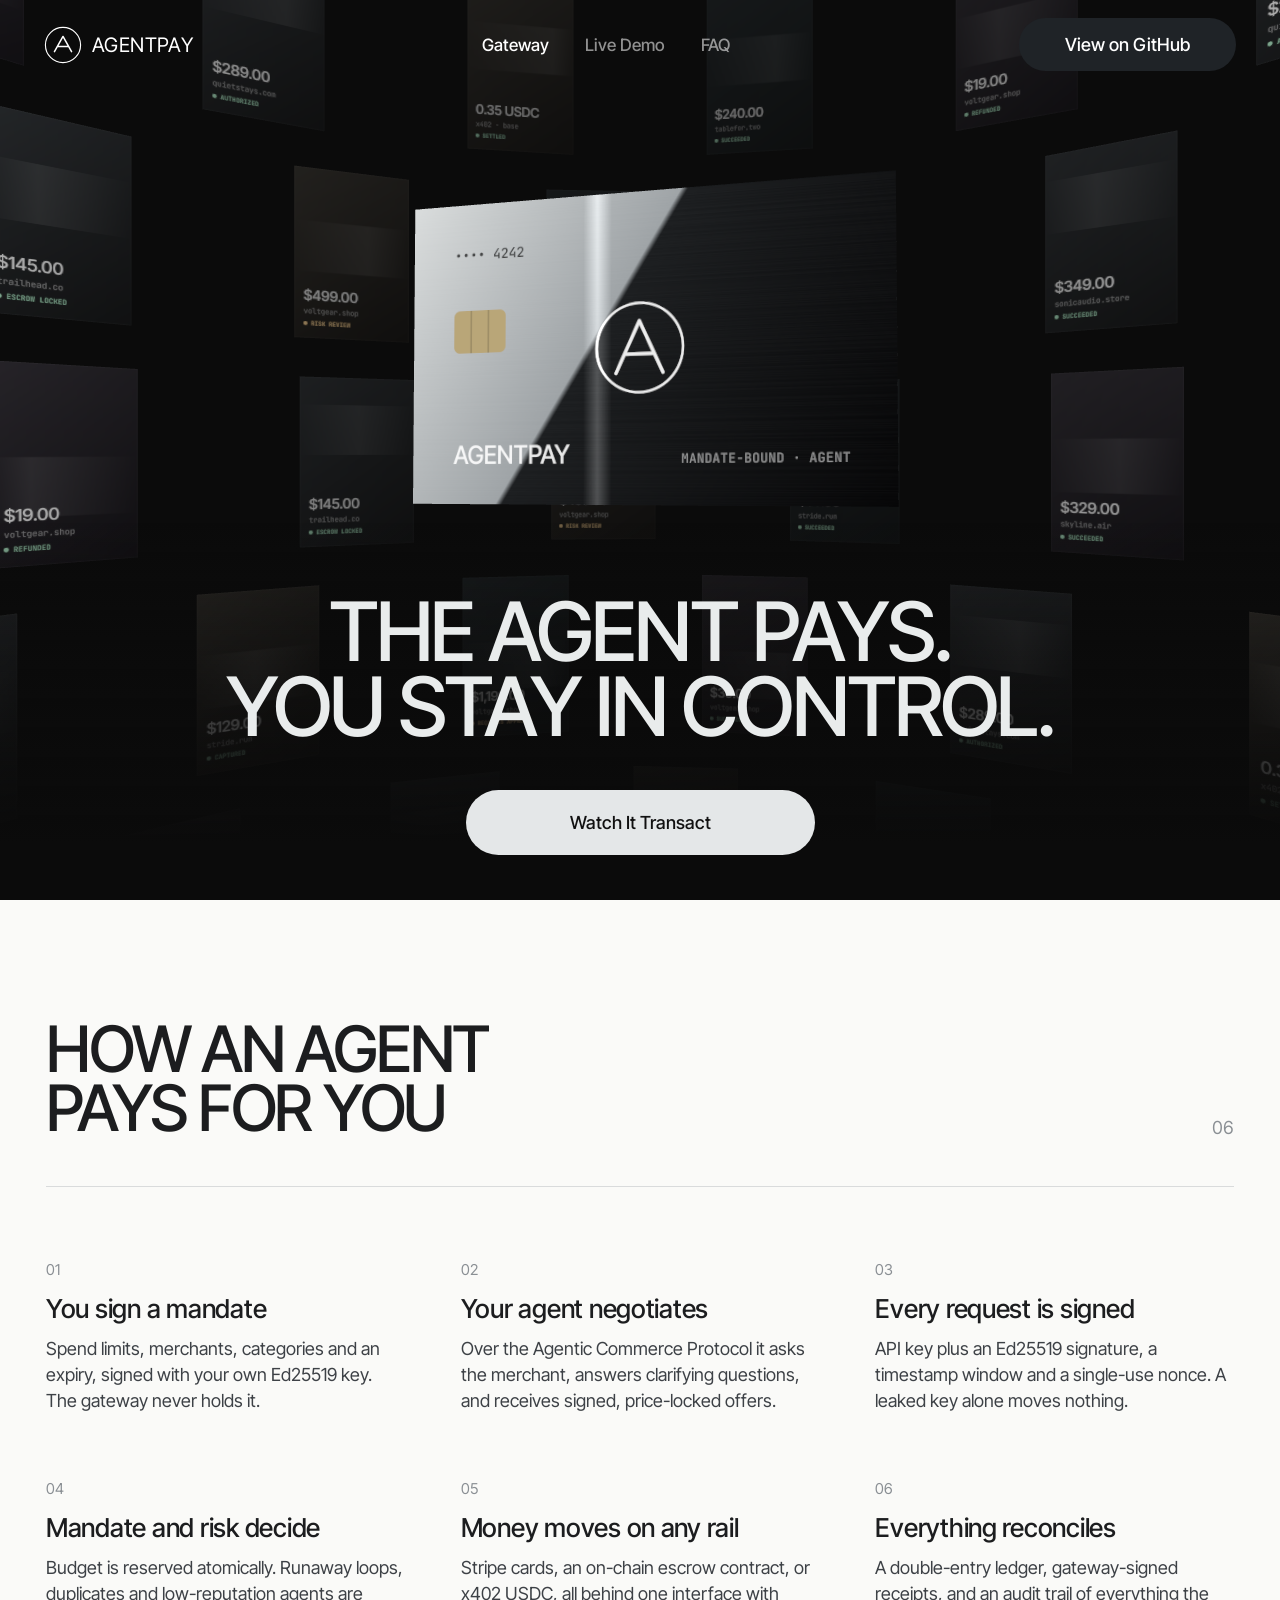
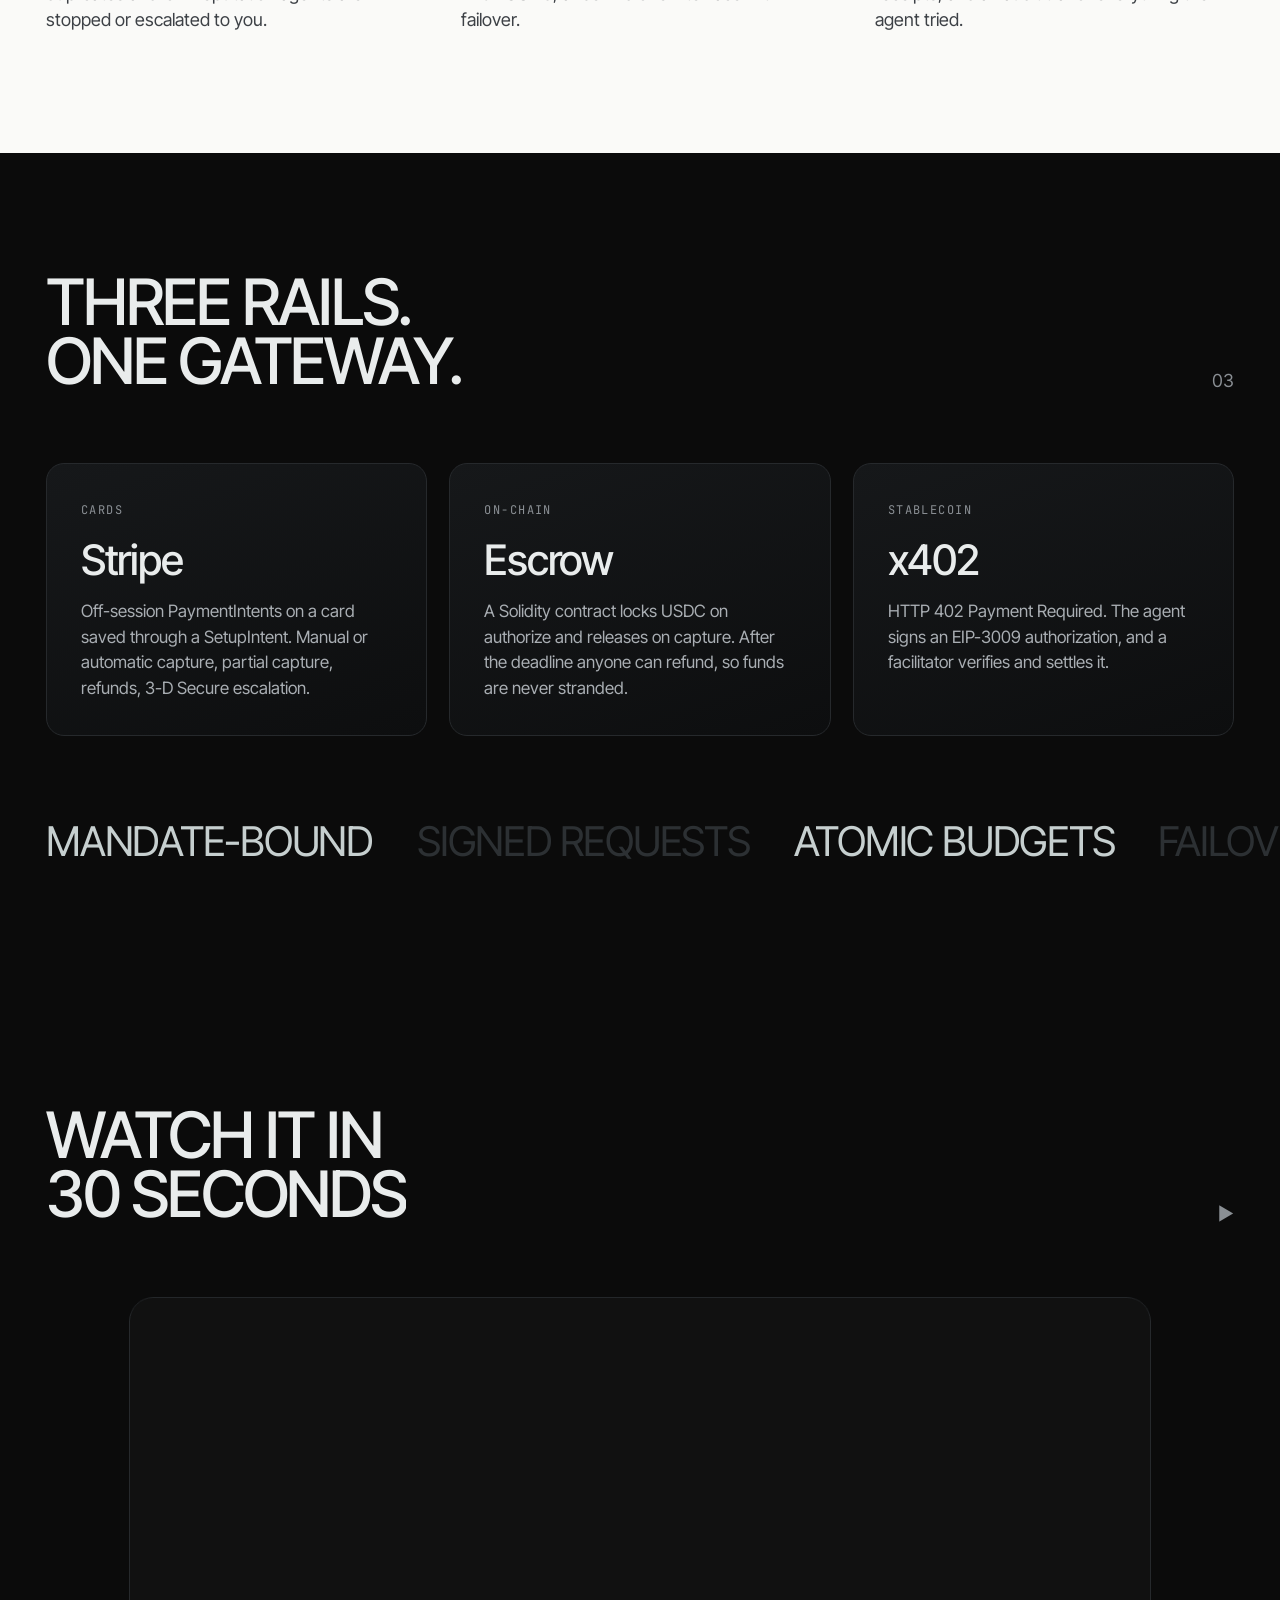
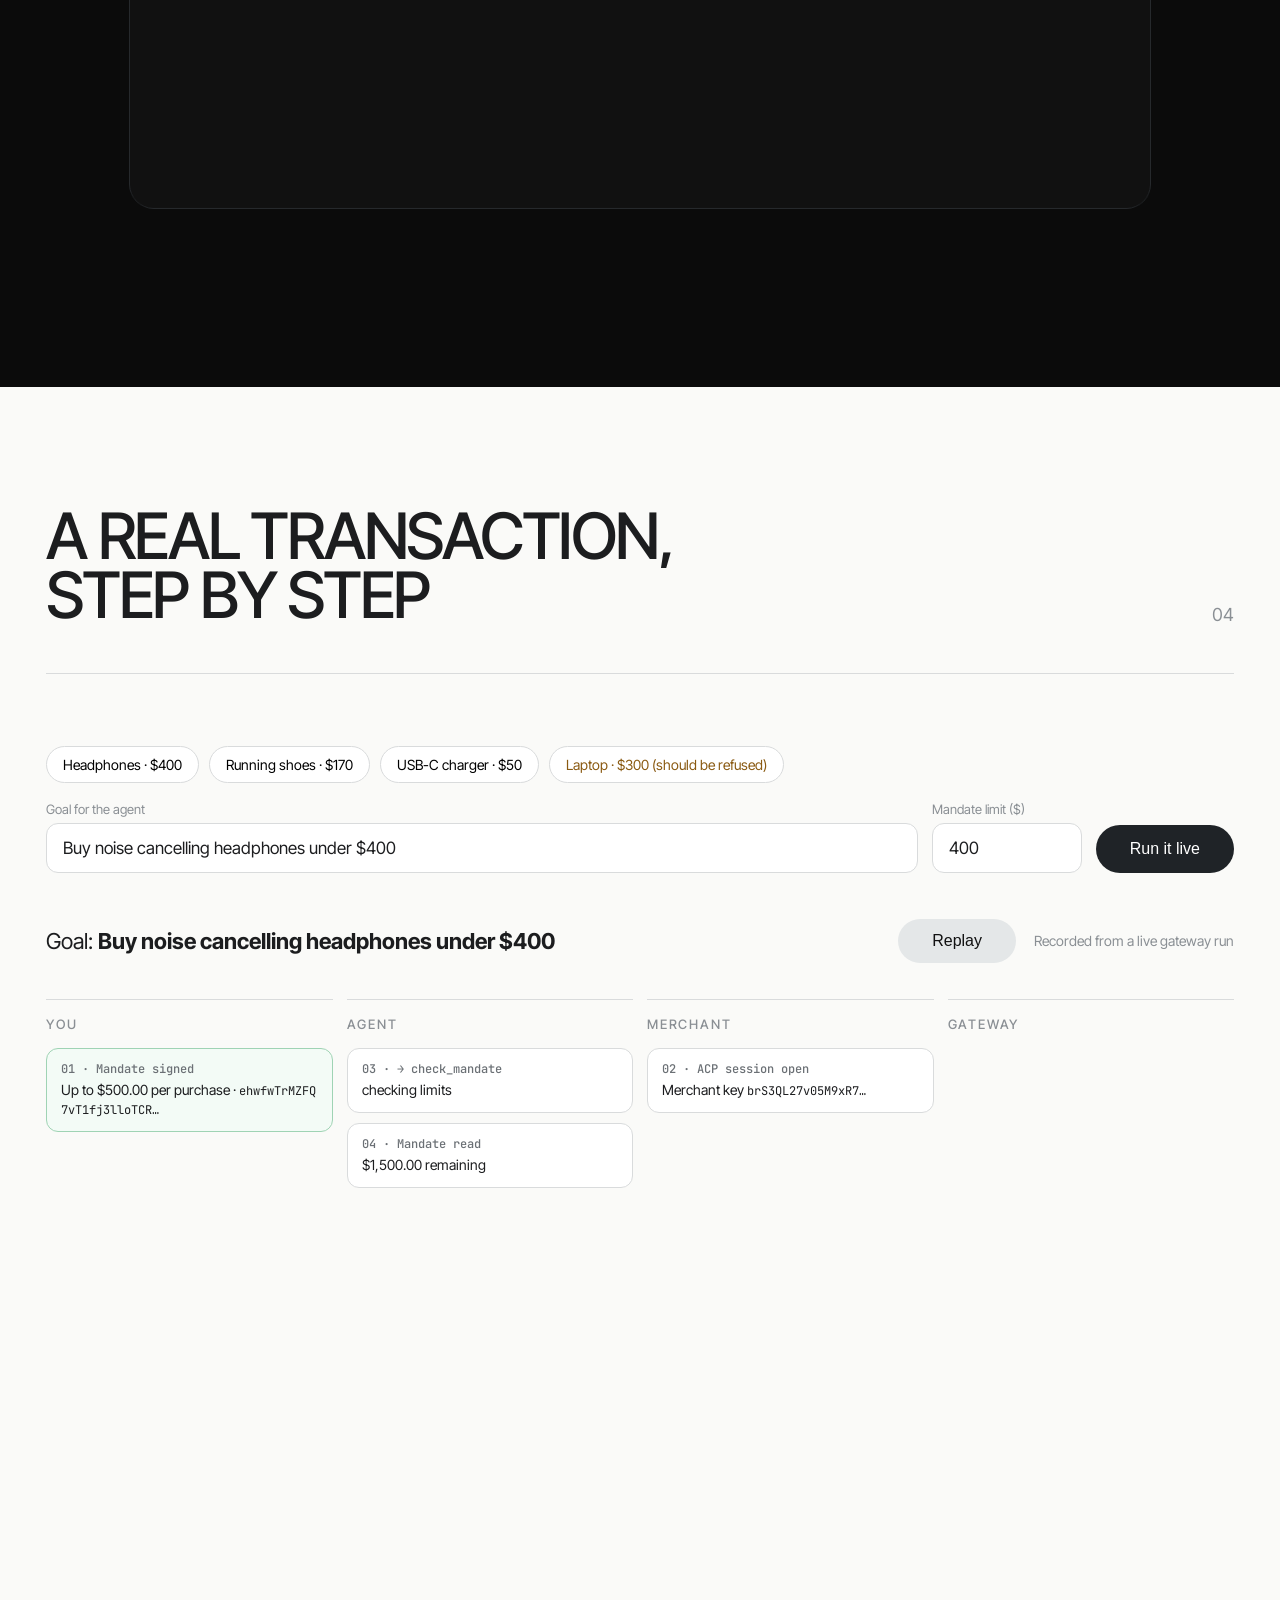
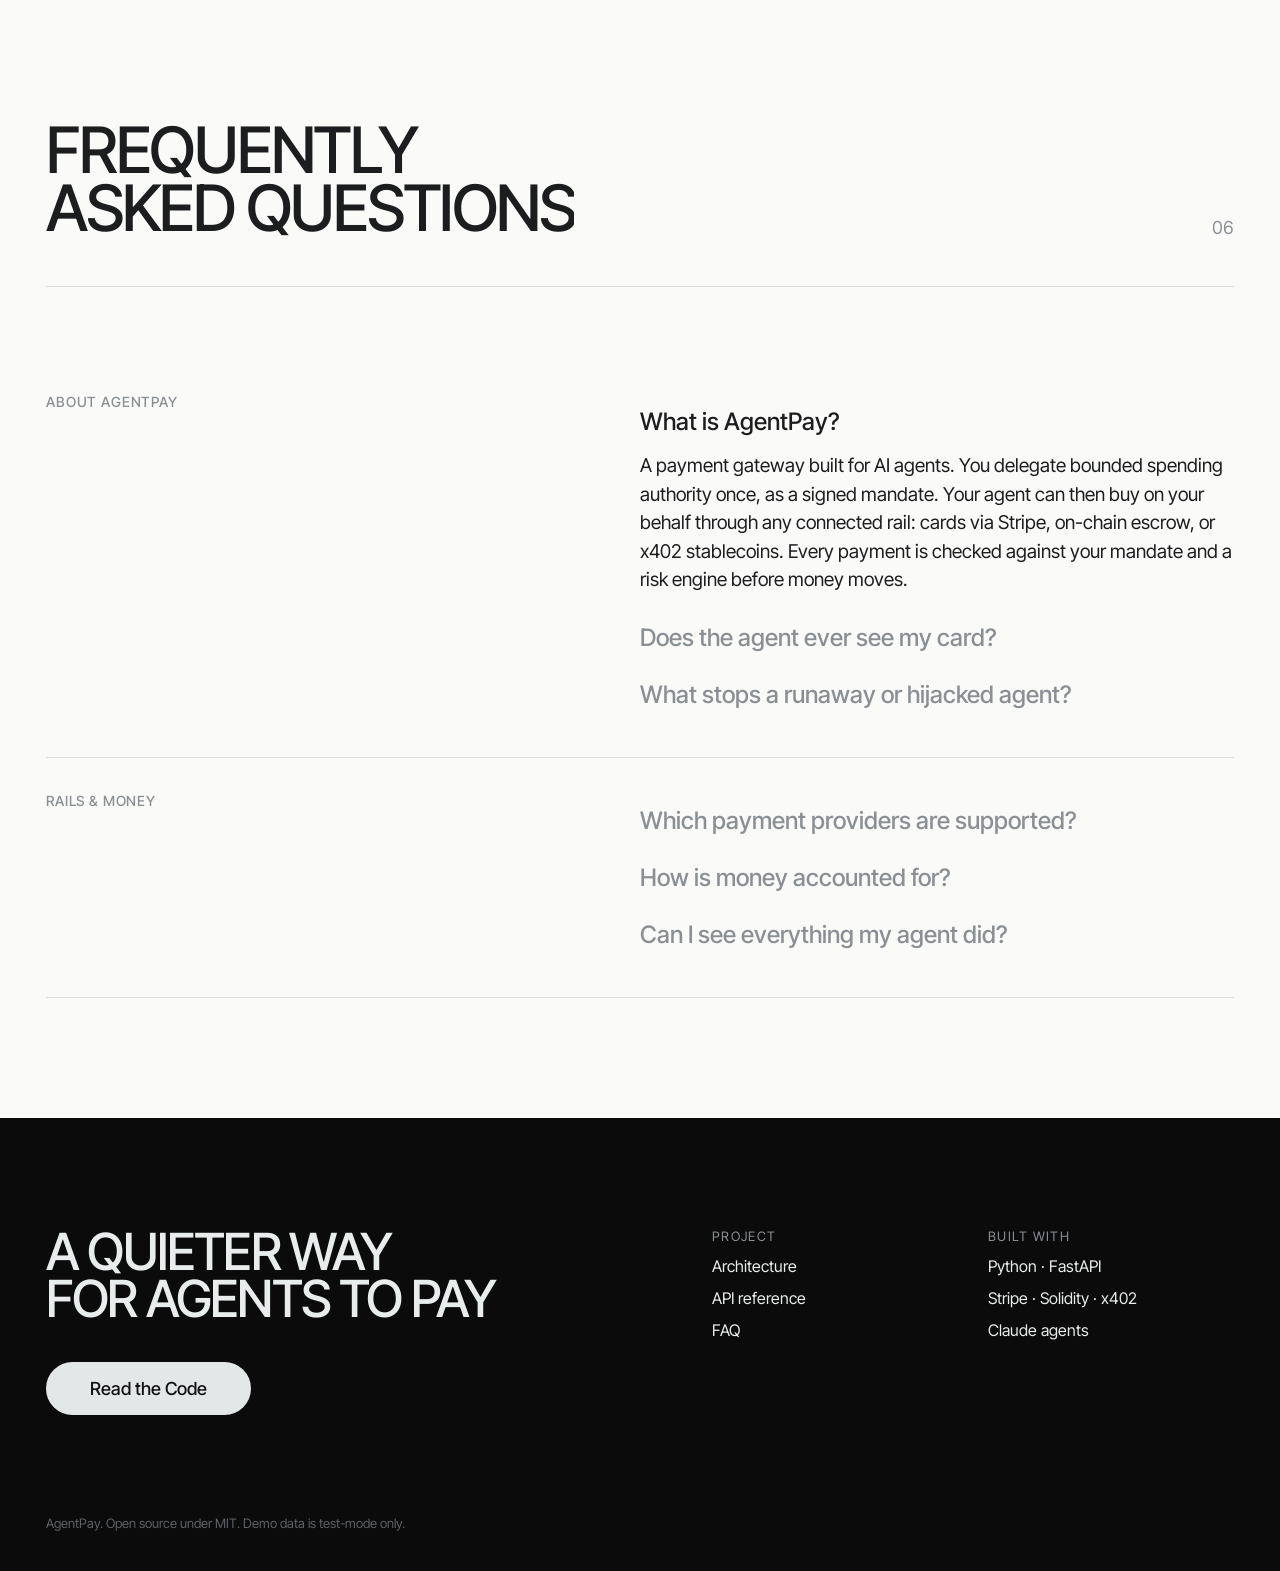
==== commit 2721ba50: "Add Lenis smooth scrolling and scroll-driven animation, plus a reusable lenis-scroll skill - Lenis 1" ====
--- a/web/index.html
+++ b/web/index.html
@@ -7,6 +7,7 @@
 <meta name="description" content="A contactless, mandate-bound payment gateway that lets AI agents pay on your behalf: cards via Stripe, on-chain escrow, and x402 stablecoins.">
 <link rel="preconnect" href="https://fonts.googleapis.com">
 <link href="https://fonts.googleapis.com/css2?family=Inter+Tight:wght@400;500;600;700&family=JetBrains+Mono:wght@400;500&display=swap" rel="stylesheet">
+<link rel="stylesheet" href="vendor/lenis.css">
 <link rel="stylesheet" href="styles.css">
 <script type="importmap">{"imports":{"three":"./vendor/three.module.min.js"}}</script>
 </head>
@@ -28,7 +29,7 @@
 <header class="hero" id="top">
   <canvas id="tunnel" aria-label="3D tunnel of agent transactions orbiting a payment card"></canvas>
   <div class="hero-shade"></div>
-  <div class="hero-copy">
+  <div class="hero-copy" data-scrub="hero">
     <h1>THE AGENT PAYS.<br>YOU STAY IN CONTROL.</h1>
     <a class="pill pill-light" href="#demo">Watch It Transact</a>
   </div>
@@ -36,9 +37,9 @@
 
 <main>
   <section class="light" id="how">
-    <div class="sec-head"><h2>HOW AN AGENT<br>PAYS FOR YOU</h2><span class="count">06</span></div>
+    <div class="sec-head" data-reveal="fade"><h2 data-reveal="lines">HOW AN AGENT<br>PAYS FOR YOU</h2><span class="count" data-count="6">06</span></div>
     <hr>
-    <div class="steps">
+    <div class="steps" data-stagger>
       <div class="step"><span class="num">01</span><h3>You sign a mandate</h3><p>Spend limits, merchants, categories and an expiry, signed with your own Ed25519 key. The gateway never holds it.</p></div>
       <div class="step"><span class="num">02</span><h3>Your agent negotiates</h3><p>Over the Agentic Commerce Protocol it asks the merchant, answers clarifying questions, and receives signed, price-locked offers.</p></div>
       <div class="step"><span class="num">03</span><h3>Every request is signed</h3><p>API key plus an Ed25519 signature, a timestamp window and a single-use nonce. A leaked key alone moves nothing.</p></div>
@@ -49,24 +50,24 @@
   </section>
 
   <section class="dark rails">
-    <div class="sec-head"><h2>THREE RAILS.<br>ONE GATEWAY.</h2><span class="count">03</span></div>
-    <div class="rail-grid">
+    <div class="sec-head" data-reveal="fade"><h2 data-reveal="lines">THREE RAILS.<br>ONE GATEWAY.</h2><span class="count" data-count="3">03</span></div>
+    <div class="rail-grid" data-stagger>
       <article><span class="tag">Cards</span><h3>Stripe</h3><p>Off-session PaymentIntents on a card saved through a SetupIntent. Manual or automatic capture, partial capture, refunds, 3-D Secure escalation.</p></article>
       <article><span class="tag">On-chain</span><h3>Escrow</h3><p>A Solidity contract locks USDC on authorize and releases on capture. After the deadline anyone can refund, so funds are never stranded.</p></article>
       <article><span class="tag">Stablecoin</span><h3>x402</h3><p>HTTP 402 Payment Required. The agent signs an EIP-3009 authorization, and a facilitator verifies and settles it.</p></article>
     </div>
-    <ul class="ticker" aria-hidden="true"><li>Mandate-bound</li><li>Signed requests</li><li>Atomic budgets</li><li>Failover routing</li><li>Double-entry ledger</li><li>Signed receipts</li><li>Agent reputation</li><li>Full audit trail</li></ul>
+    <ul class="ticker" aria-hidden="true" data-velocity><li>Mandate-bound</li><li>Signed requests</li><li>Atomic budgets</li><li>Failover routing</li><li>Double-entry ledger</li><li>Signed receipts</li><li>Agent reputation</li><li>Full audit trail</li></ul>
   </section>
 
   <section class="dark film">
-    <div class="sec-head"><h2>WATCH IT IN<br>30 SECONDS</h2><span class="count">▶</span></div>
-    <video class="film-v" src="media/demo.mp4" autoplay muted loop playsinline preload="metadata" aria-label="Screen recording: an agent buys headphones under a signed mandate, then a laptop above the limit is refused"></video>
+    <div class="sec-head" data-reveal="fade"><h2 data-reveal="lines">WATCH IT IN<br>30 SECONDS</h2><span class="count">▶</span></div>
+    <video data-scrub="scale" class="film-v" src="media/demo.mp4" autoplay muted loop playsinline preload="metadata" aria-label="Screen recording: an agent buys headphones under a signed mandate, then a laptop above the limit is refused"></video>
   </section>
 
   <section class="light" id="demo">
-    <div class="sec-head"><h2>A REAL TRANSACTION,<br>STEP BY STEP</h2><span class="count" id="demo-count">00</span></div>
+    <div class="sec-head" data-reveal="fade"><h2 data-reveal="lines">A REAL TRANSACTION,<br>STEP BY STEP</h2><span class="count" id="demo-count">00</span></div>
     <hr>
-    <form class="run" id="run-form" autocomplete="off">
+    <form class="run" id="run-form" autocomplete="off" data-reveal="up">
       <div class="chips" role="group" aria-label="Example goals">
         <button type="button" class="chip" data-goal="Buy noise cancelling headphones under $400" data-budget="400">Headphones · $400</button>
         <button type="button" class="chip" data-goal="Running shoes, size 10" data-budget="170">Running shoes · $170</button>
@@ -93,14 +94,14 @@
   </section>
 
   <section class="light" id="faq">
-    <div class="sec-head"><h2>FREQUENTLY<br>ASKED QUESTIONS</h2><span class="count" id="faq-count">00</span></div>
+    <div class="sec-head" data-reveal="fade"><h2 data-reveal="lines">FREQUENTLY<br>ASKED QUESTIONS</h2><span class="count" id="faq-count">00</span></div>
     <hr>
-    <div class="faq-group"><h5>ABOUT AGENTPAY</h5><div class="acc">
+    <div class="faq-group" data-reveal="up"><h5>ABOUT AGENTPAY</h5><div class="acc">
       <details open><summary>What is AgentPay?</summary><p>A payment gateway built for AI agents. You delegate bounded spending authority once, as a signed mandate. Your agent can then buy on your behalf through any connected rail: cards via Stripe, on-chain escrow, or x402 stablecoins. Every payment is checked against your mandate and a risk engine before money moves.</p></details>
       <details><summary>Does the agent ever see my card?</summary><p>No. You save a card once through a Stripe SetupIntent in your own browser. The agent only ever holds its own signing key and a narrow set of tools: search, check mandate, buy an offer. It cannot even choose a raw amount, only a merchant-signed offer price.</p></details>
       <details><summary>What stops a runaway or hijacked agent?</summary><p>Five independent layers: request signatures with single-use nonces, the signed mandate (limits, merchants, categories, expiry), atomic budget reservation, a risk engine tuned to agent failure modes (velocity, duplicates, near-limit amounts, low reputation), and escalation to you above any threshold you choose.</p></details>
     </div></div>
-    <div class="faq-group"><h5>RAILS &amp; MONEY</h5><div class="acc">
+    <div class="faq-group" data-reveal="up"><h5>RAILS &amp; MONEY</h5><div class="acc">
       <details><summary>Which payment providers are supported?</summary><p>Stripe for cards today, plus an on-chain escrow rail (Solidity, USDC) and x402 stablecoin payments. New processors implement six methods behind one interface. The gateway handles routing, circuit breakers and failover on retryable errors.</p></details>
       <details><summary>How is money accounted for?</summary><p>Every movement is a balanced double-entry journal. Balances are derived, never stored, and the trial balance must always be zero. Property-based tests throw thousands of random payment, capture, cancel and refund sequences at the gateway to prove it.</p></details>
       <details><summary>Can I see everything my agent did?</summary><p>Yes. The per-mandate audit shows what you authorized next to every attempt the agent made, including ones that were blocked. It re-checks each payment against your signed scope and reports what the agent's reasoning cost in LLM tokens.</p></details>
@@ -109,8 +110,8 @@
 </main>
 
 <footer class="footer">
-  <div class="foot-left"><h2>A QUIETER WAY<br>FOR AGENTS TO PAY</h2><a class="pill pill-light" href="https://github.com/tanvisht/Agentic-Payments-Gateway" target="_blank" rel="noopener">Read the Code</a></div>
-  <div class="foot-cols">
+  <div class="foot-left"><h2 data-reveal="lines">A QUIETER WAY<br>FOR AGENTS TO PAY</h2><a class="pill pill-light" href="https://github.com/tanvisht/Agentic-Payments-Gateway" target="_blank" rel="noopener">Read the Code</a></div>
+  <div class="foot-cols" data-stagger>
     <div><span>PROJECT</span><a href="https://github.com/tanvisht/Agentic-Payments-Gateway#3-system-architecture">Architecture</a><a href="https://github.com/tanvisht/Agentic-Payments-Gateway#13-api-reference">API reference</a><a href="#faq">FAQ</a></div>
     <div><span>BUILT WITH</span><a>Python · FastAPI</a><a>Stripe · Solidity · x402</a><a>Claude agents</a></div>
   </div>
@@ -118,6 +119,8 @@
 </footer>
 
 <script type="module" src="tunnel.js"></script>
+<script src="vendor/lenis.min.js" defer></script>
+<script src="motion.js" defer></script>
 <script src="app.js" defer></script>
 </body>
 </html>
--- a/web/vendor/lenis.css
+++ b/web/vendor/lenis.css
@@ -0,0 +1,26 @@
+html.lenis,
+html.lenis body {
+  height: auto;
+}
+
+.lenis:not(.lenis-autoToggle).lenis-stopped {
+  overflow: clip;
+}
+
+.lenis [data-lenis-prevent],
+.lenis [data-lenis-prevent-wheel],
+.lenis [data-lenis-prevent-touch],
+.lenis [data-lenis-prevent-vertical],
+.lenis [data-lenis-prevent-horizontal] {
+  overscroll-behavior: contain;
+}
+
+.lenis.lenis-smooth iframe {
+  pointer-events: none;
+}
+
+.lenis.lenis-autoToggle {
+  transition-property: overflow;
+  transition-duration: 1ms;
+  transition-behavior: allow-discrete;
+}
--- a/web/styles.css
+++ b/web/styles.css
@@ -105,3 +105,18 @@
   .hero-copy .pill{padding:18px 54px}
 }
 @media (prefers-reduced-motion:reduce){*{animation:none!important;transition:none!important}.hero-copy h1,.hero-copy .pill{opacity:1;transform:none}}
+
+/* ---- scroll motion (only active once motion.js adds html.motion; no-JS stays fully visible) */
+html.lenis,html.lenis body{height:auto}
+.motion [data-reveal="up"]{opacity:0;transform:translate3d(0,48px,0);transition:opacity 1s cubic-bezier(.16,1,.3,1) var(--d,0ms),transform 1.1s cubic-bezier(.16,1,.3,1) var(--d,0ms)}
+.motion [data-reveal="fade"]{opacity:0;transition:opacity 1.2s ease var(--d,0ms)}
+.motion [data-reveal].is-in{opacity:1;transform:none}
+.motion [data-reveal="lines"] .line{display:block;overflow:hidden;padding-bottom:.04em;margin-bottom:-.04em}
+.motion [data-reveal="lines"] .line>span{display:block;transform:translate3d(0,105%,0);transition:transform 1.15s cubic-bezier(.16,1,.3,1) calc(var(--i,0) * 90ms + var(--d,0ms))}
+.motion [data-reveal="lines"].is-in .line>span{transform:none}
+.motion [data-reveal="lines"]{opacity:1}
+.motion .hero-copy{will-change:transform,opacity}
+.motion .film-v{will-change:transform;transform:scale(.86);transform-origin:50% 30%}
+.motion .ticker li{transform:skewX(var(--skew,0deg));transition:transform .25s ease-out}
+.nav{transition:transform .5s cubic-bezier(.16,1,.3,1),color .3s,background .3s}
+.nav.nav-hidden{transform:translateY(-110%)}
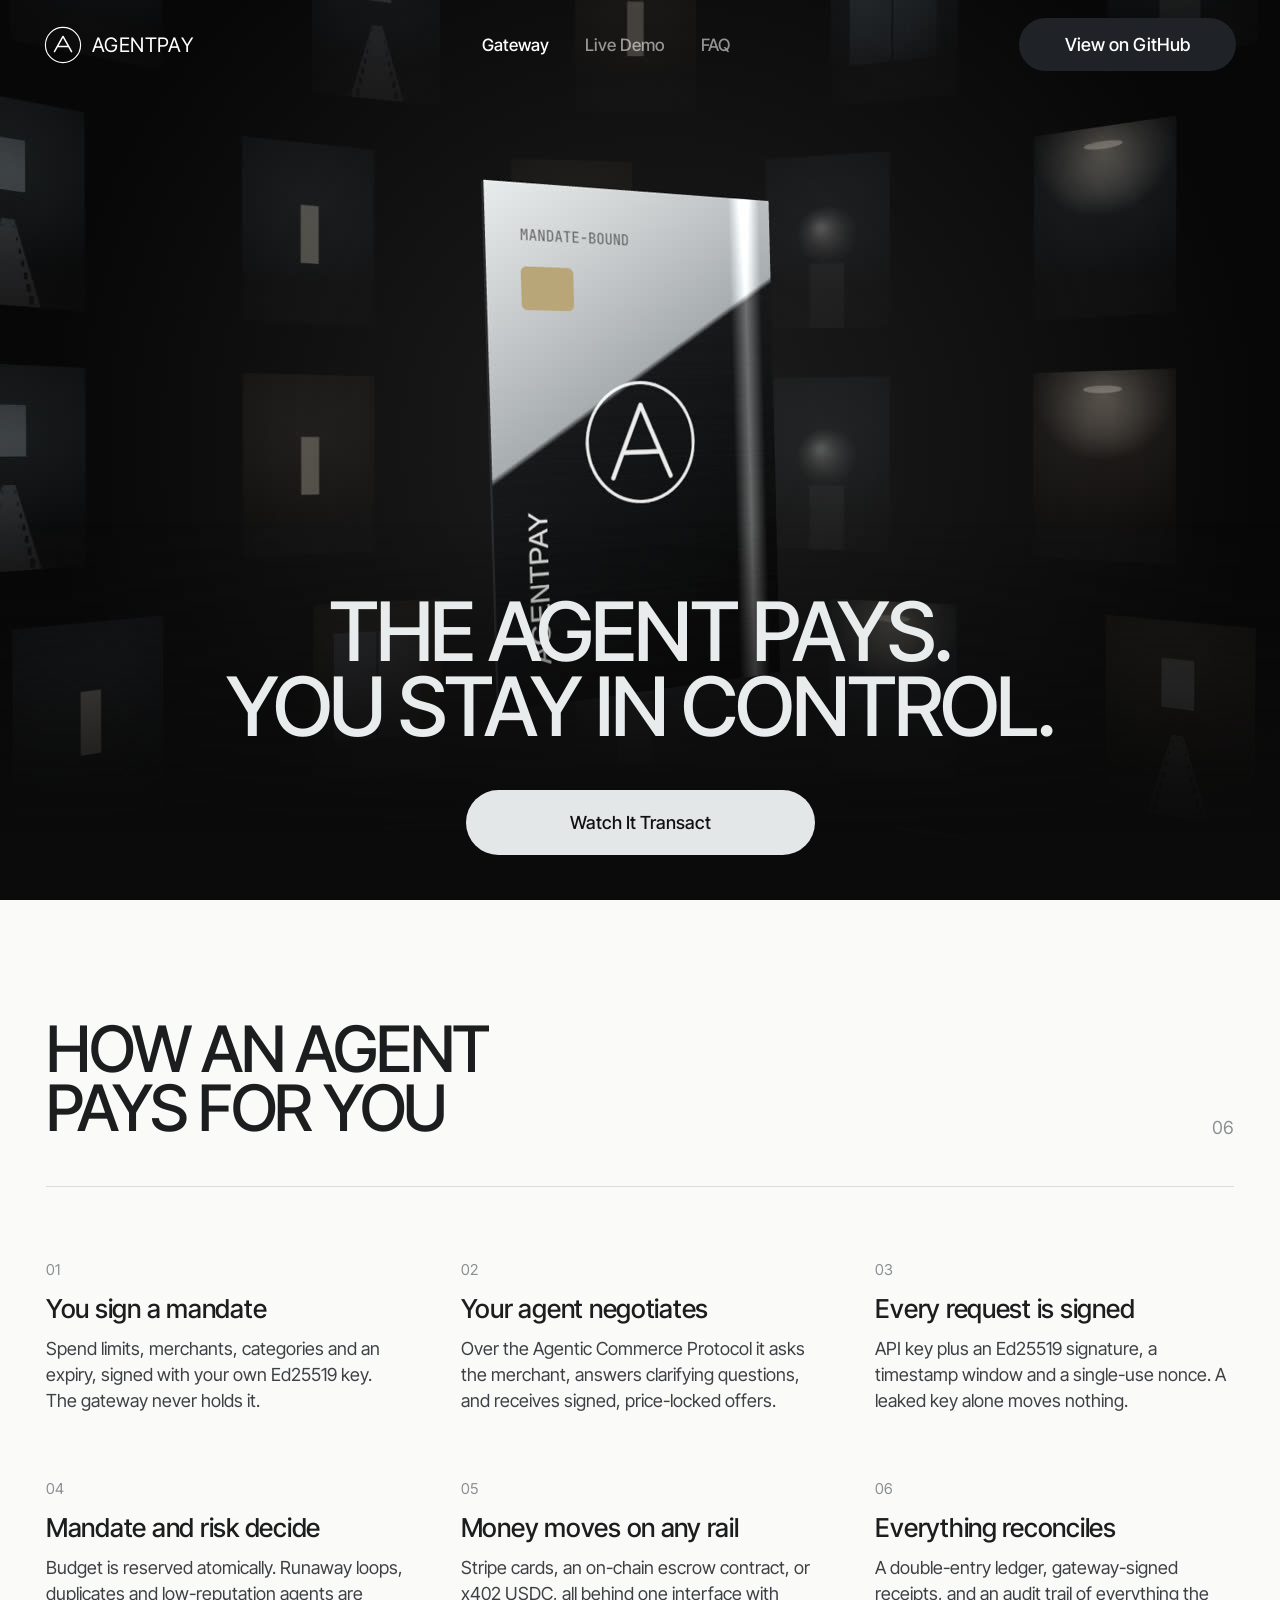
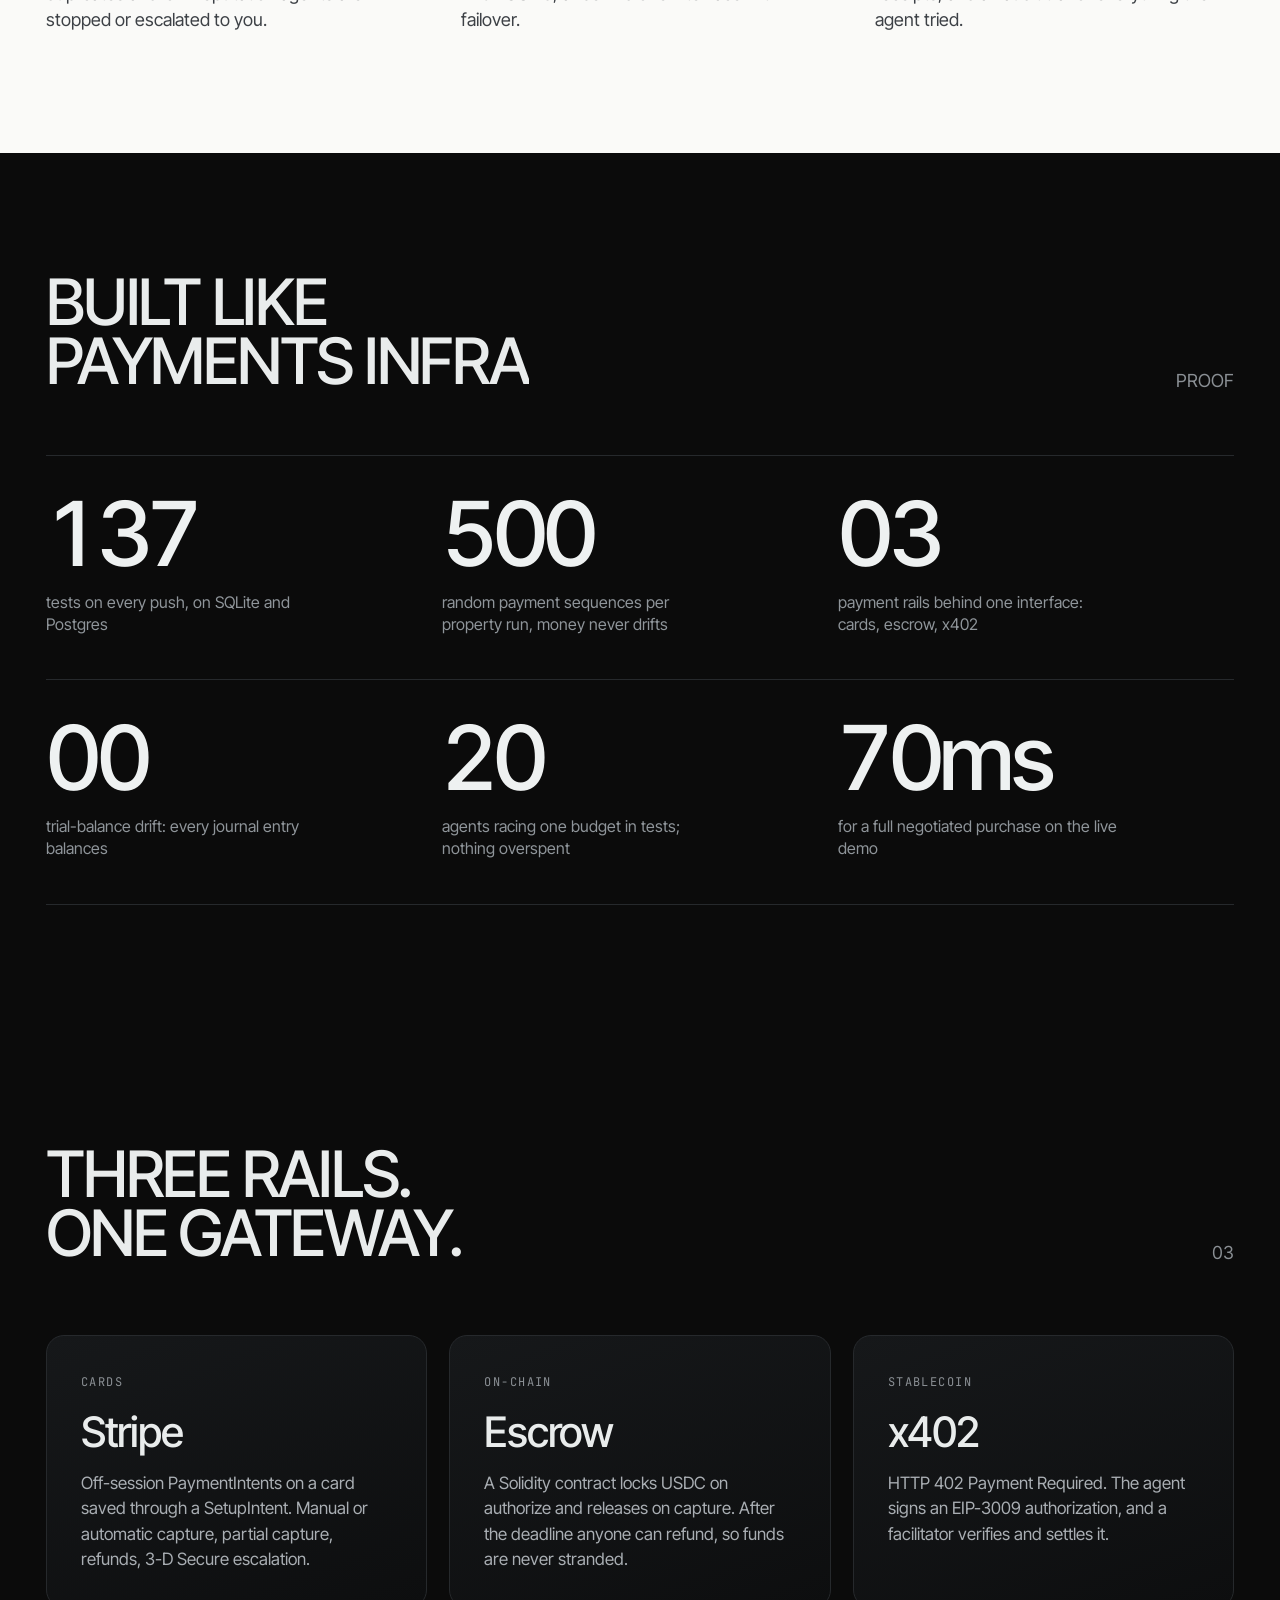
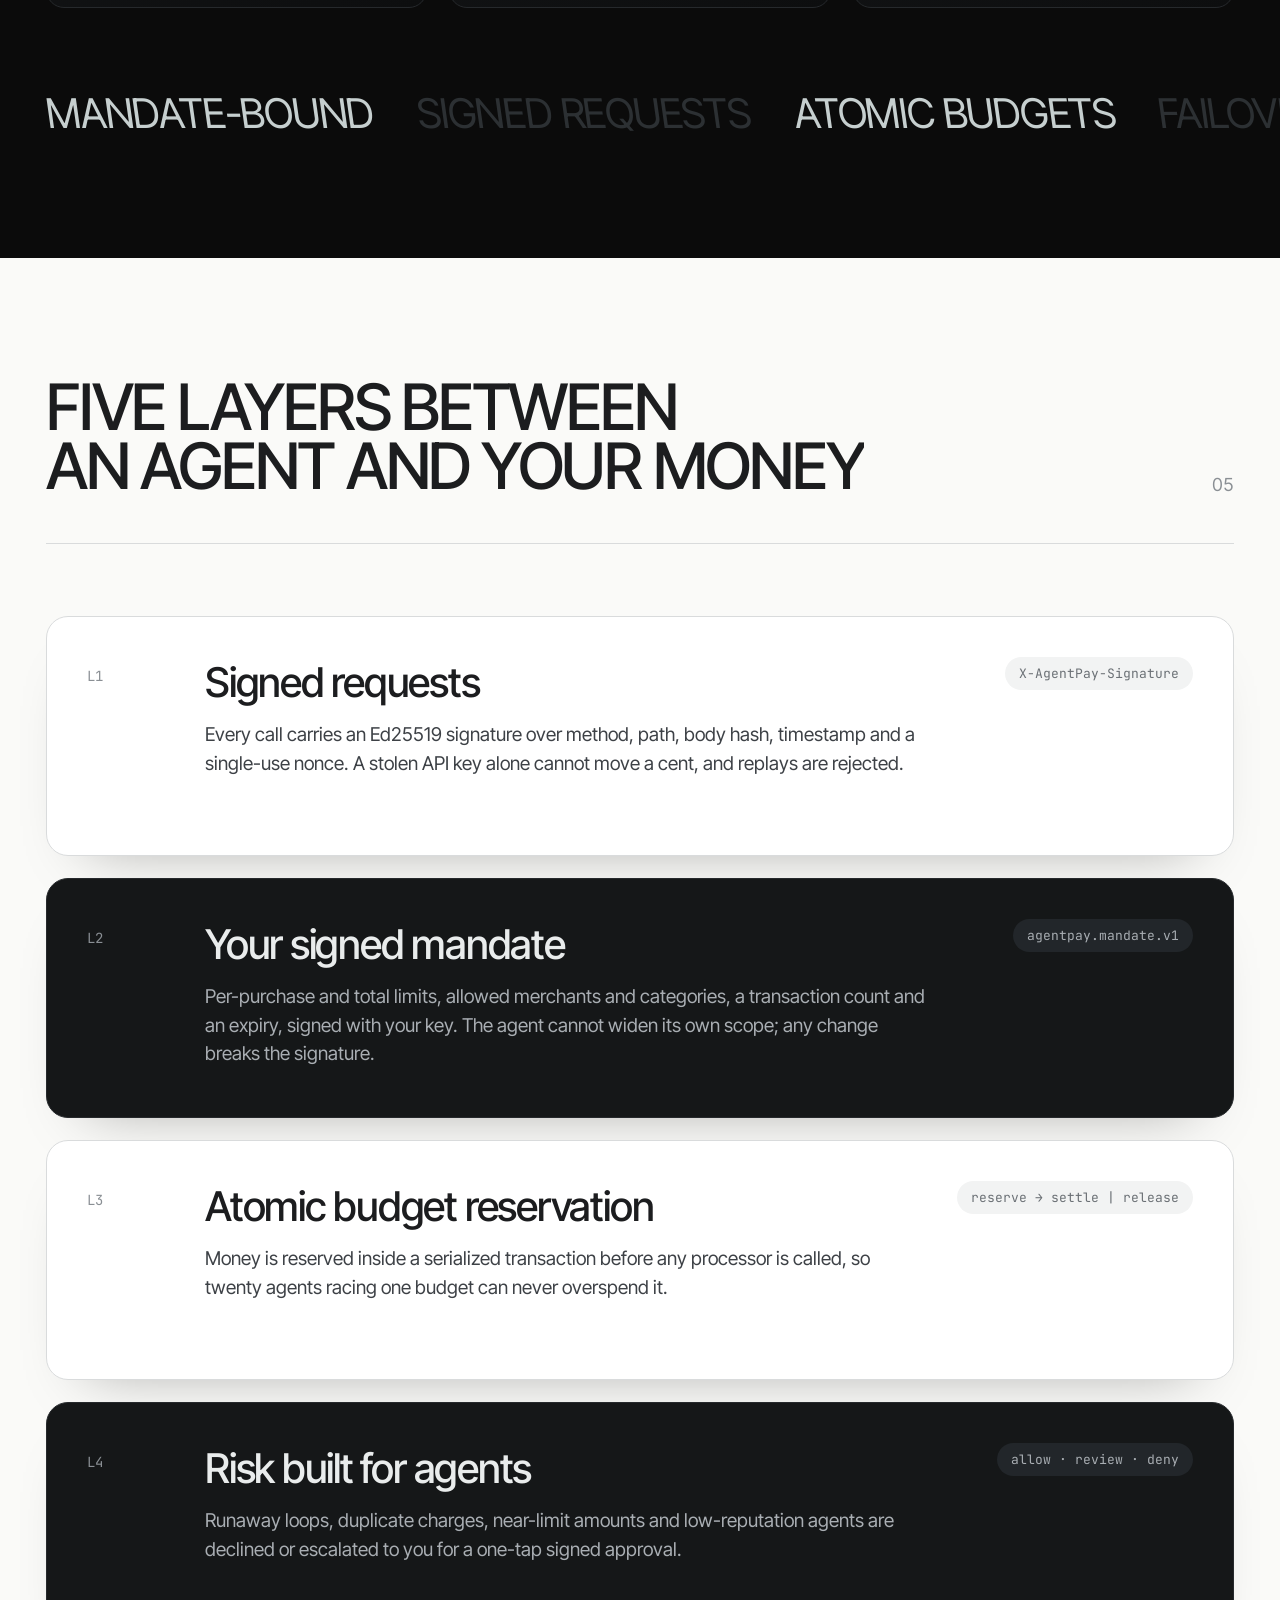
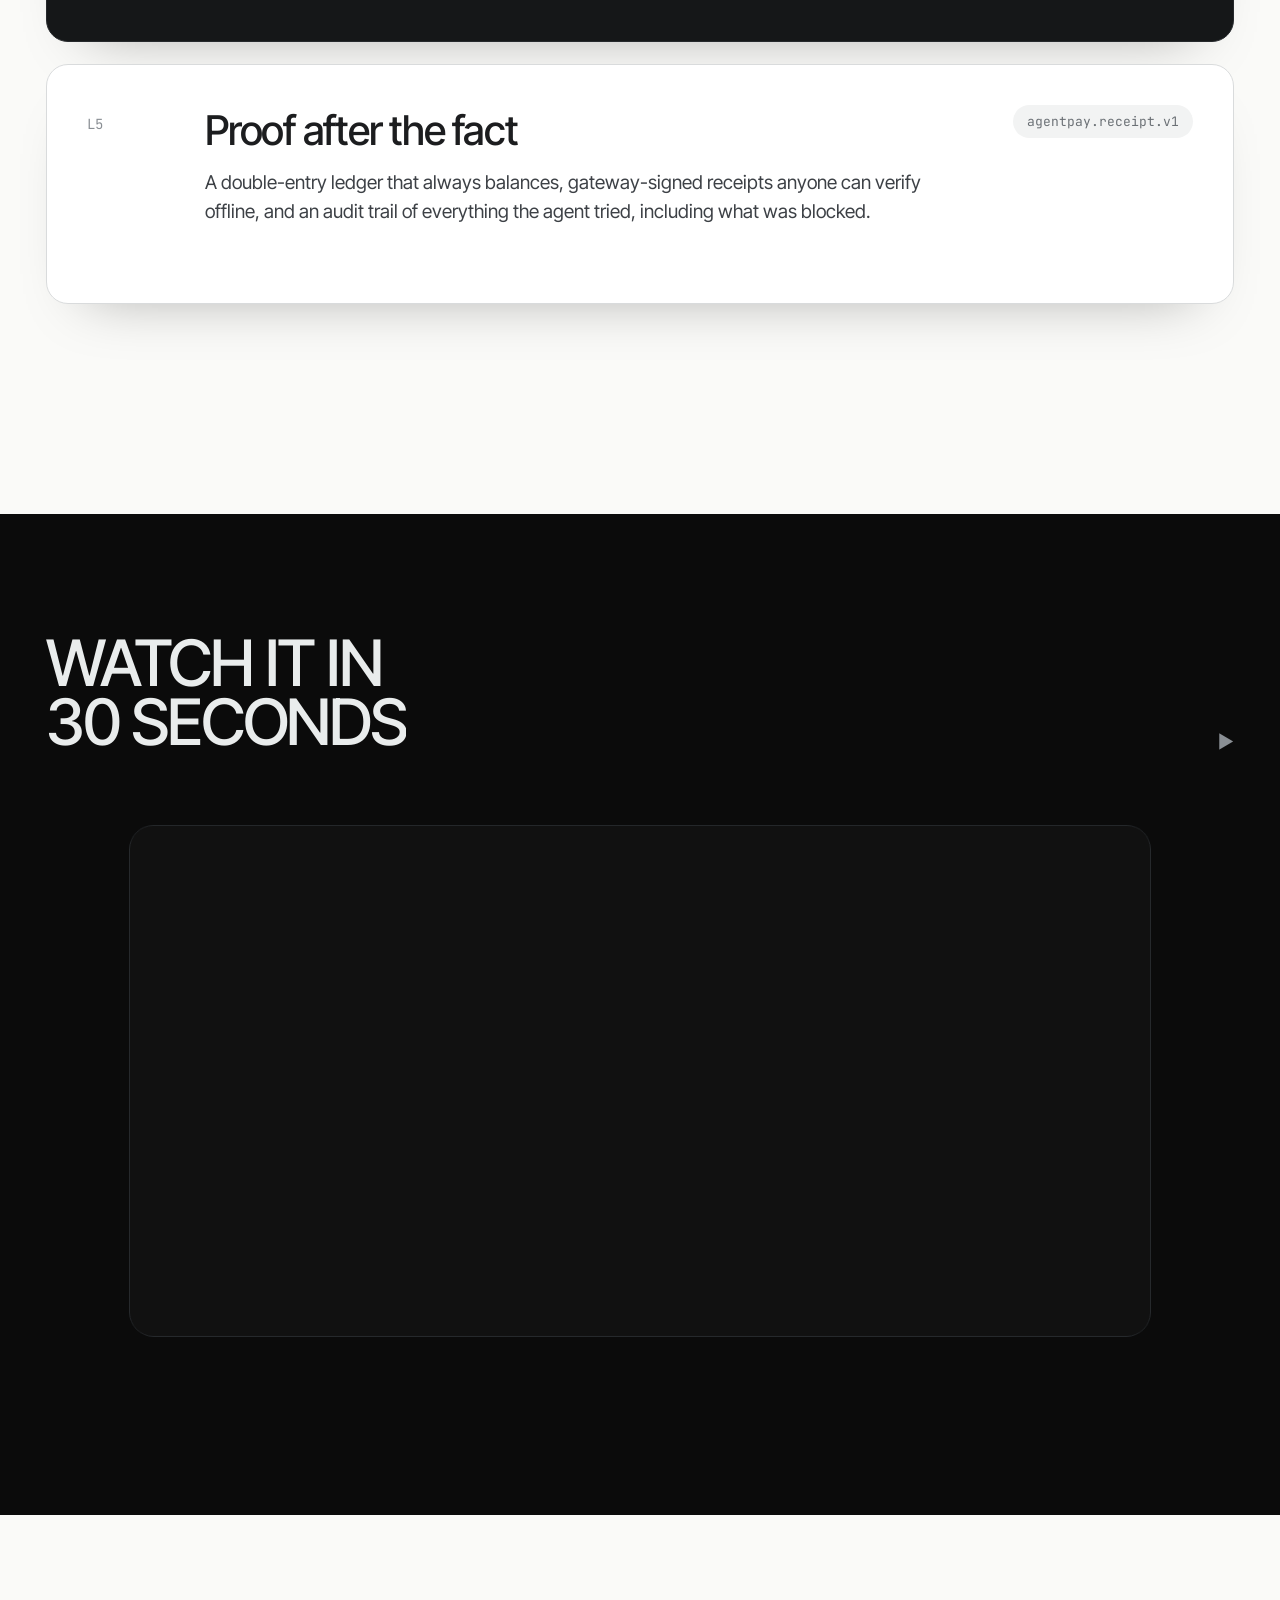
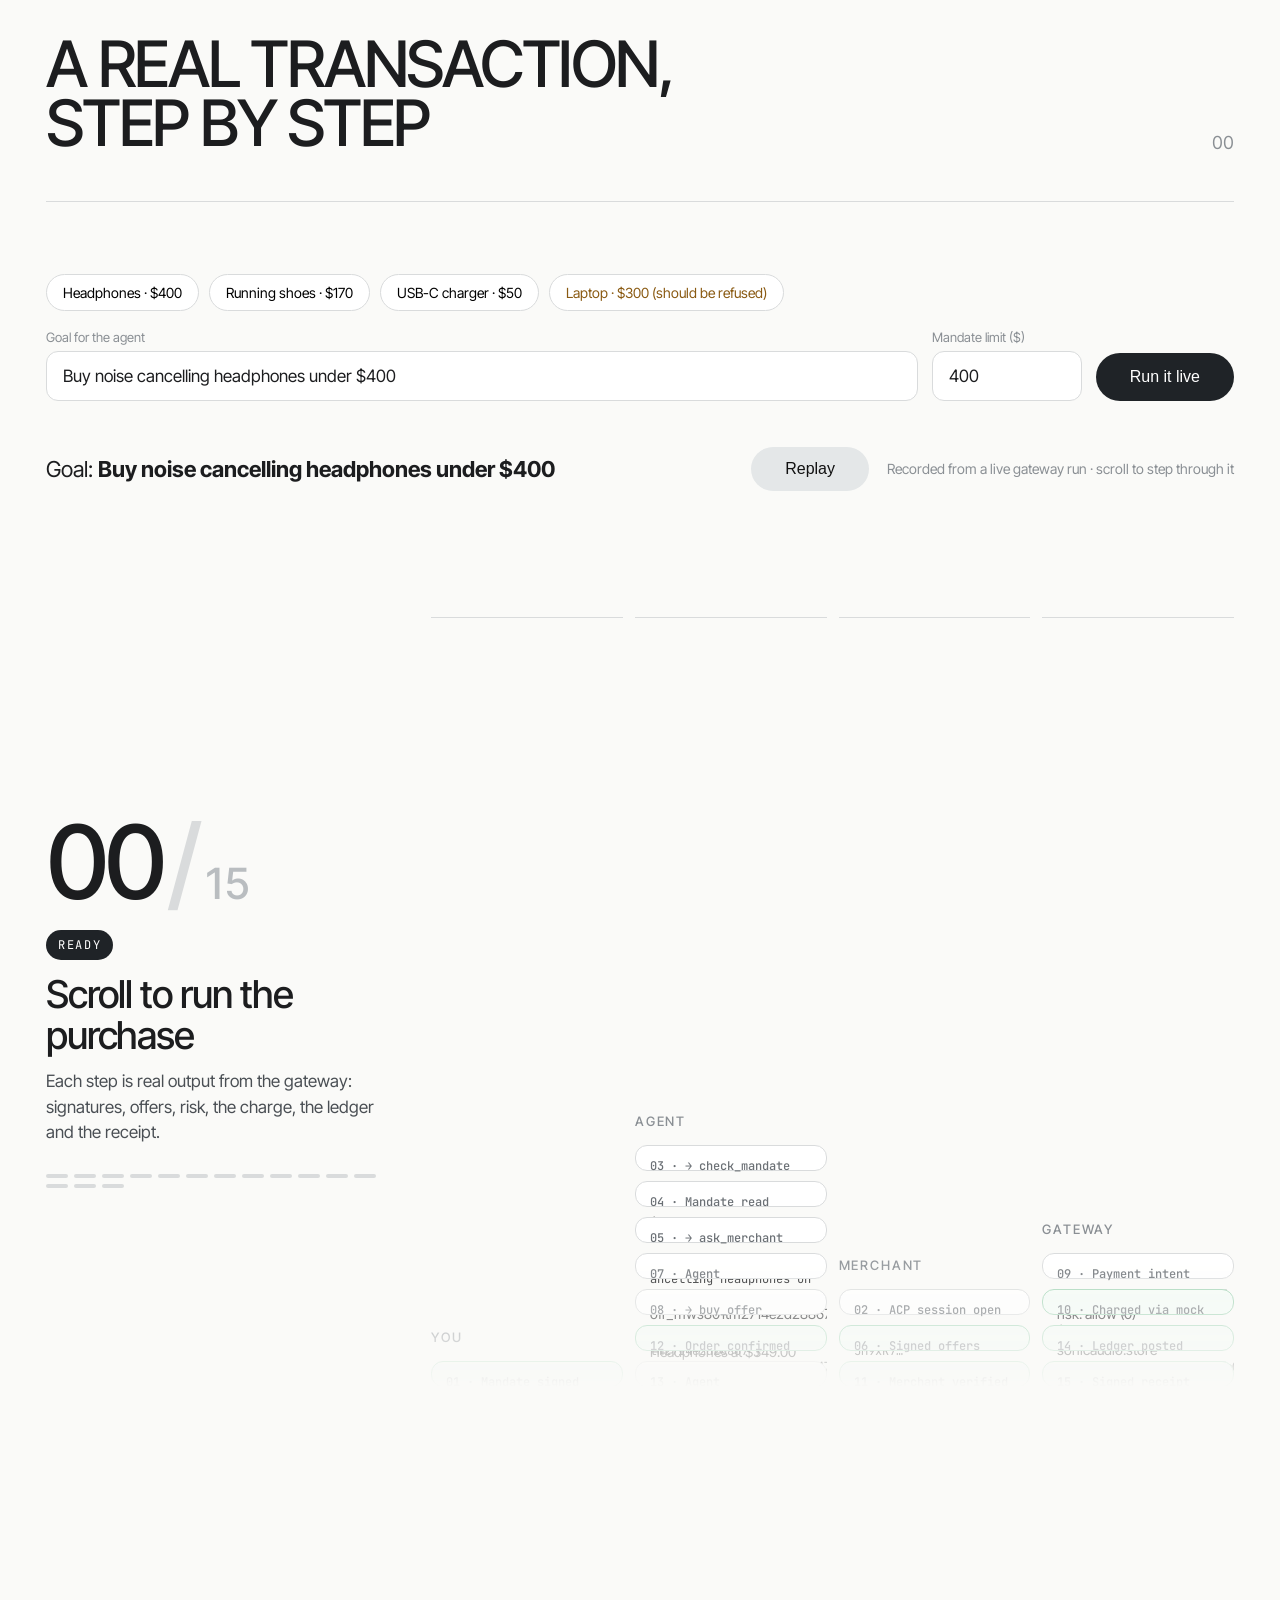
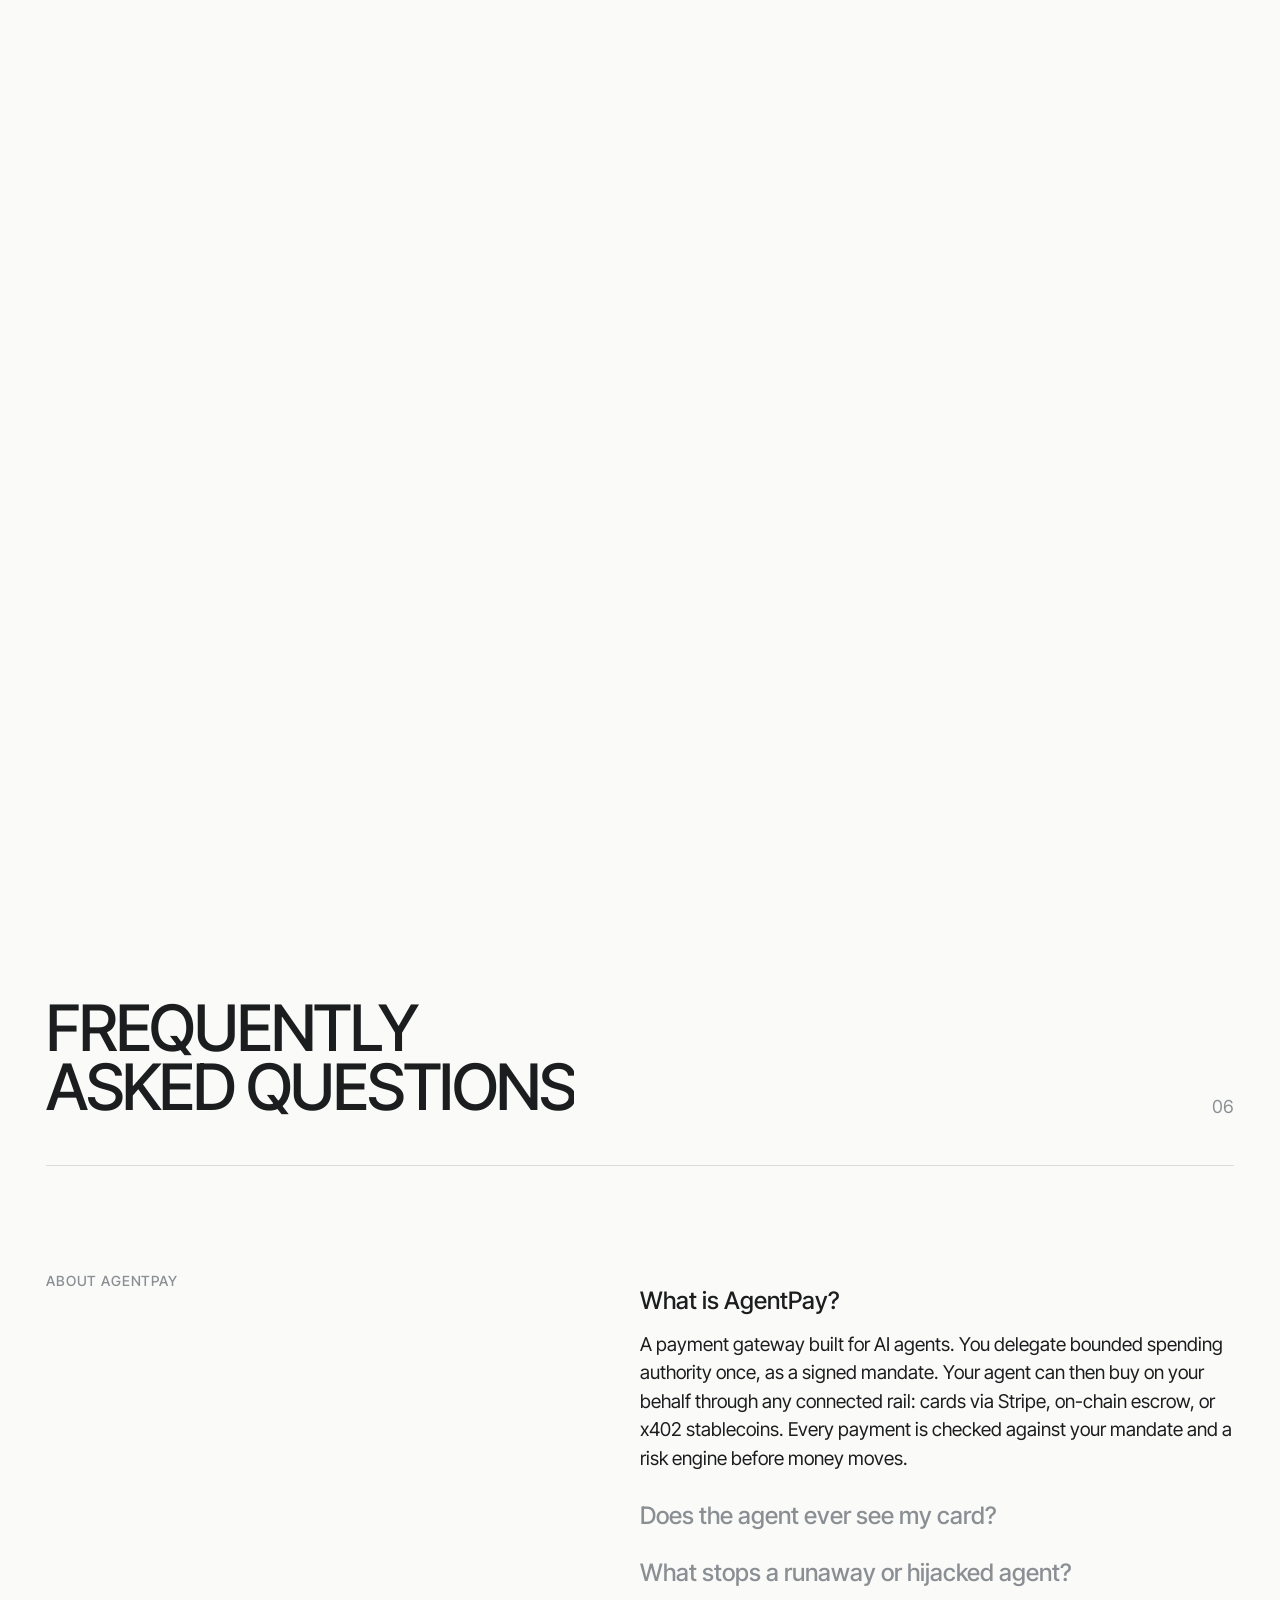
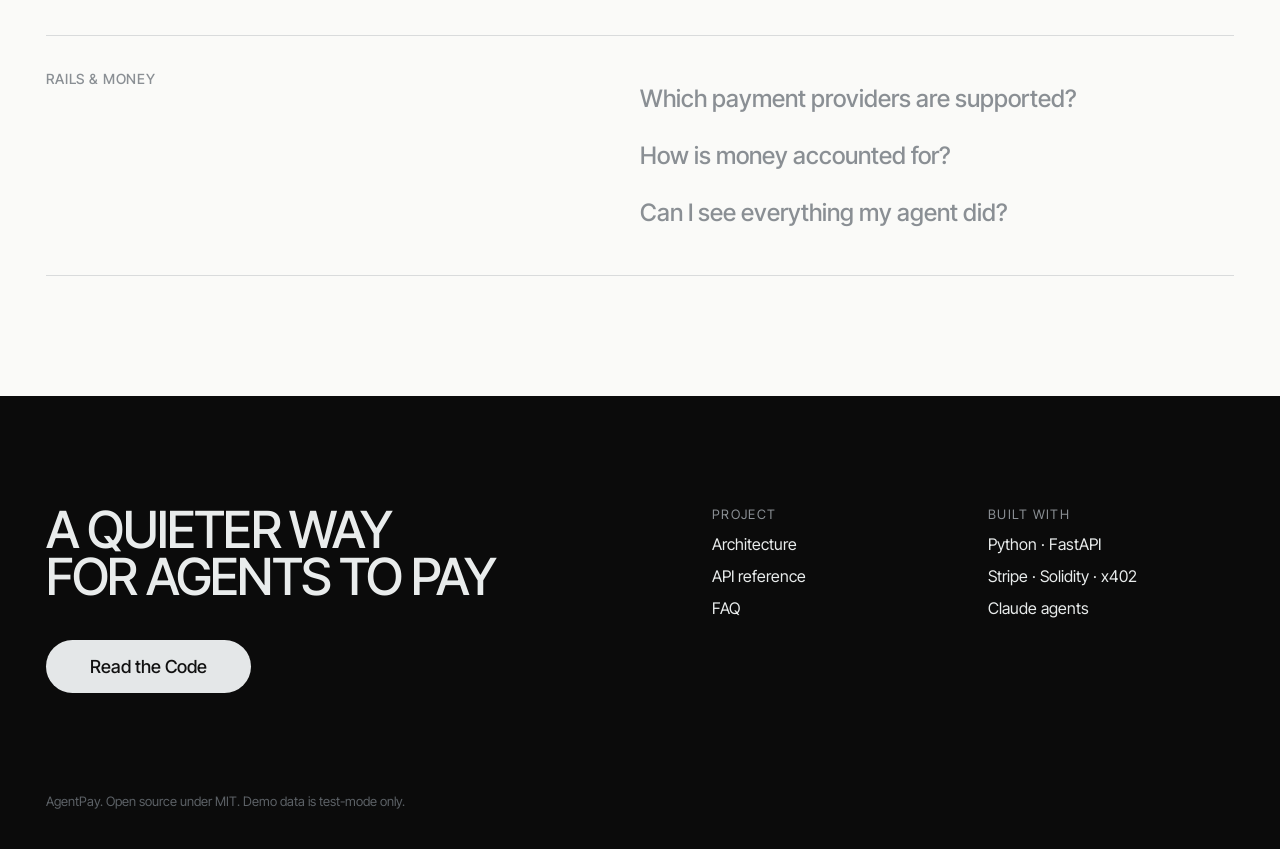
==== commit 53448055: "Premium hero film, stats and layer stack, scroll-pinned transaction stage - Original rendered three." ====
--- a/web/index.html
+++ b/web/index.html
@@ -27,10 +27,15 @@
 </nav>
 
 <header class="hero" id="top">
-  <canvas id="tunnel" aria-label="3D tunnel of agent transactions orbiting a payment card"></canvas>
+  <div class="hero-media" data-scrub="hero-media">
+    <video class="hero-video" id="hero-video" autoplay muted loop playsinline preload="auto" poster="media/hero-poster.jpg"
+      aria-label="Film: a metal AgentPay card turning inside a tunnel of rooms">
+      <source src="media/hero.mp4" type="video/mp4">
+    </video>
+  </div>
   <div class="hero-shade"></div>
   <div class="hero-copy" data-scrub="hero">
-    <h1>THE AGENT PAYS.<br>YOU STAY IN CONTROL.</h1>
+    <h1 data-reveal="lines" class="hero-h1">THE AGENT PAYS.<br>YOU STAY IN CONTROL.</h1>
     <a class="pill pill-light" href="#demo">Watch It Transact</a>
   </div>
 </header>
@@ -49,6 +54,18 @@
     </div>
   </section>
 
+  <section class="dark stats">
+    <div class="sec-head" data-reveal="fade"><h2 data-reveal="lines">BUILT LIKE<br>PAYMENTS INFRA</h2><span class="count">PROOF</span></div>
+    <div class="stat-grid" data-stagger>
+      <div class="stat"><b data-count="137">137</b><span>tests on every push, on SQLite and Postgres</span></div>
+      <div class="stat"><b data-count="500">500</b><span>random payment sequences per property run, money never drifts</span></div>
+      <div class="stat"><b data-count="3">3</b><span>payment rails behind one interface: cards, escrow, x402</span></div>
+      <div class="stat"><b data-count="0">0</b><span>trial-balance drift: every journal entry balances</span></div>
+      <div class="stat"><b data-count="20">20</b><span>agents racing one budget in tests; nothing overspent</span></div>
+      <div class="stat"><b data-count="70" data-suffix="ms">70ms</b><span>for a full negotiated purchase on the live demo</span></div>
+    </div>
+  </section>
+
   <section class="dark rails">
     <div class="sec-head" data-reveal="fade"><h2 data-reveal="lines">THREE RAILS.<br>ONE GATEWAY.</h2><span class="count" data-count="3">03</span></div>
     <div class="rail-grid" data-stagger>
@@ -57,6 +74,18 @@
       <article><span class="tag">Stablecoin</span><h3>x402</h3><p>HTTP 402 Payment Required. The agent signs an EIP-3009 authorization, and a facilitator verifies and settles it.</p></article>
     </div>
     <ul class="ticker" aria-hidden="true" data-velocity><li>Mandate-bound</li><li>Signed requests</li><li>Atomic budgets</li><li>Failover routing</li><li>Double-entry ledger</li><li>Signed receipts</li><li>Agent reputation</li><li>Full audit trail</li></ul>
+  </section>
+
+  <section class="light layers">
+    <div class="sec-head" data-reveal="fade"><h2 data-reveal="lines">FIVE LAYERS BETWEEN<br>AN AGENT AND YOUR MONEY</h2><span class="count" data-count="5">05</span></div>
+    <hr>
+    <div class="stack">
+      <article class="layer" style="--k:0"><span class="num">L1</span><div><h3>Signed requests</h3><p>Every call carries an Ed25519 signature over method, path, body hash, timestamp and a single-use nonce. A stolen API key alone cannot move a cent, and replays are rejected.</p></div><code>X-AgentPay-Signature</code></article>
+      <article class="layer" style="--k:1"><span class="num">L2</span><div><h3>Your signed mandate</h3><p>Per-purchase and total limits, allowed merchants and categories, a transaction count and an expiry, signed with your key. The agent cannot widen its own scope; any change breaks the signature.</p></div><code>agentpay.mandate.v1</code></article>
+      <article class="layer" style="--k:2"><span class="num">L3</span><div><h3>Atomic budget reservation</h3><p>Money is reserved inside a serialized transaction before any processor is called, so twenty agents racing one budget can never overspend it.</p></div><code>reserve → settle | release</code></article>
+      <article class="layer" style="--k:3"><span class="num">L4</span><div><h3>Risk built for agents</h3><p>Runaway loops, duplicate charges, near-limit amounts and low-reputation agents are declined or escalated to you for a one-tap signed approval.</p></div><code>allow · review · deny</code></article>
+      <article class="layer" style="--k:4"><span class="num">L5</span><div><h3>Proof after the fact</h3><p>A double-entry ledger that always balances, gateway-signed receipts anyone can verify offline, and an audit trail of everything the agent tried, including what was blocked.</p></div><code>agentpay.receipt.v1</code></article>
+    </div>
   </section>
 
   <section class="dark film">
@@ -82,13 +111,24 @@
     </form>
     <div class="demo-top">
       <p class="goal">Goal: <strong id="goal">…</strong></p>
-      <div class="demo-ctl"><button class="pill pill-light" id="play" type="button">Replay</button><span class="small" id="demo-note" aria-live="polite">Recorded from a live gateway run</span></div>
+      <div class="demo-ctl"><button class="pill pill-light" id="play" type="button">Replay</button><span class="small" id="demo-note" aria-live="polite">Recorded from a live gateway run · scroll to step through it</span></div>
     </div>
-    <div class="lanes" id="lanes">
-      <div class="lane" data-actor="principal"><h4>You</h4></div>
-      <div class="lane" data-actor="agent"><h4>Agent</h4></div>
-      <div class="lane" data-actor="merchant"><h4>Merchant</h4></div>
-      <div class="lane" data-actor="gateway"><h4>Gateway</h4></div>
+    <div class="tx-stage" id="tx-stage">
+      <div class="tx-sticky">
+        <div class="tx-caption" aria-live="polite">
+          <div class="tx-step"><span id="tx-n">00</span><i>/</i><span id="tx-total">00</span></div>
+          <span class="tx-actor" id="tx-actor">Ready</span>
+          <h3 class="tx-title" id="tx-title">Scroll to run the purchase</h3>
+          <p class="tx-detail" id="tx-detail">Each step below is real output from the gateway: signatures, offers, risk, the charge, the ledger and the receipt.</p>
+          <div class="tx-rail" id="tx-rail" aria-hidden="true"></div>
+        </div>
+        <div class="lanes" id="lanes">
+          <div class="lane" data-actor="principal"><h4>You</h4></div>
+          <div class="lane" data-actor="agent"><h4>Agent</h4></div>
+          <div class="lane" data-actor="merchant"><h4>Merchant</h4></div>
+          <div class="lane" data-actor="gateway"><h4>Gateway</h4></div>
+        </div>
+      </div>
     </div>
     <div class="result" id="result"></div>
   </section>
@@ -118,7 +158,6 @@
   <p class="fine">AgentPay. Open source under MIT. Demo data is test-mode only.</p>
 </footer>
 
-<script type="module" src="tunnel.js"></script>
 <script src="vendor/lenis.min.js" defer></script>
 <script src="motion.js" defer></script>
 <script src="app.js" defer></script>
--- a/web/styles.css
+++ b/web/styles.css
@@ -18,10 +18,12 @@
 
 /* hero */
 .hero{position:relative;height:100vh;min-height:640px;background:var(--ink);overflow:hidden}
-#tunnel{position:absolute;inset:0;width:100%;height:100%;display:block}
+.hero-media{position:absolute;inset:0;overflow:hidden;will-change:transform}
+.hero-video{position:absolute;inset:0;width:100%;height:100%;object-fit:cover;display:block;background:#070707}
 .hero-shade{position:absolute;inset:auto 0 0 0;height:42%;background:linear-gradient(transparent,var(--ink) 85%);pointer-events:none}
 .hero-copy{position:absolute;left:0;right:0;bottom:5vh;text-align:center;color:#e9ecec;pointer-events:none}
-.hero-copy h1{font-size:clamp(44px,6.4vw,92px);margin-bottom:5vh;opacity:0;transform:translateY(24px);animation:rise 1.6s .5s cubic-bezier(.2,.7,.2,1) forwards}
+.hero-copy h1{font-size:clamp(44px,6.4vw,92px);margin-bottom:5vh}
+html:not(.motion) .hero-copy h1{opacity:0;animation:rise 1.6s .5s cubic-bezier(.2,.7,.2,1) forwards}
 .hero-copy .pill{pointer-events:auto;padding:22px 104px;opacity:0;animation:rise 1.4s .9s cubic-bezier(.2,.7,.2,1) forwards}
 @keyframes rise{to{opacity:1;transform:none}}
 
@@ -50,6 +52,23 @@
 @keyframes tick{to{transform:translateX(-50%)}}
 .rails{overflow:hidden}
 
+/* stats */
+.stats .sec-head{margin-bottom:64px}
+.stat-grid{display:grid;grid-template-columns:repeat(3,1fr);border-top:1px solid #26292c}
+.stat{padding:38px 28px 44px 0;border-bottom:1px solid #26292c}
+.stat b{display:block;font-size:clamp(56px,7vw,112px);font-weight:500;letter-spacing:-.05em;line-height:.9;color:#eef1f1;font-variant-numeric:tabular-nums}
+.stat span{display:block;margin-top:16px;color:#8f959a;font-size:16px;max-width:280px;line-height:1.4}
+
+/* layers: sticky stacking cards */
+.stack{display:flex;flex-direction:column;gap:22px;padding-bottom:10vh}
+.layer{position:sticky;top:calc(110px + var(--k) * 22px);display:grid;grid-template-columns:90px 1fr auto;gap:28px;align-items:start;
+  background:#fff;border:1px solid var(--line);border-radius:22px;padding:40px 40px 46px;min-height:240px;box-shadow:0 30px 60px -40px rgba(0,0,0,.35);transform-origin:50% 0}
+.layer .num{font-family:var(--mono);font-size:14px;color:var(--mute);padding-top:10px}
+.layer h3{font-size:clamp(28px,3.2vw,44px);font-weight:500;letter-spacing:-.03em;margin-bottom:14px}
+.layer p{font-size:19px;line-height:1.5;color:#3d4146;max-width:720px}
+.layer code{font-family:var(--mono);font-size:13px;color:#6b7075;background:#f2f3f3;border-radius:999px;padding:8px 14px;white-space:nowrap}
+.layer:nth-child(even){background:#151718;color:#e9ecec;border-color:#26292c}.layer:nth-child(even) p{color:#a9aeb3}.layer:nth-child(even) code{background:#22262a;color:#a9aeb3}
+
 /* film */
 .film .sec-head{margin-bottom:48px}
 .film-v{width:100%;max-width:1200px;display:block;margin:0 auto;border-radius:18px;border:1px solid #26292c;background:#111}
@@ -59,7 +78,28 @@
 .goal{font-size:22px}
 .demo-ctl{display:flex;align-items:center;gap:18px}.demo-ctl .pill{padding:13px 34px;font-size:16px}
 .small{color:var(--mute);font-size:14px}
-.lanes{display:grid;grid-template-columns:repeat(4,1fr);gap:14px;min-height:420px}
+/* pinned, scroll-driven transaction stage */
+.tx-stage{position:relative;height:calc(100vh + var(--steps,15) * 42vh)}
+.tx-sticky{position:sticky;top:0;height:100vh;display:grid;grid-template-columns:minmax(300px,.85fr) 2fr;gap:44px;align-items:center;padding:90px 0 40px}
+.tx-caption{align-self:center}
+.tx-step{font-size:clamp(64px,8vw,128px);letter-spacing:-.05em;line-height:.9;font-weight:500;font-variant-numeric:tabular-nums;display:flex;align-items:baseline;gap:6px}
+.tx-step i{font-style:normal;color:var(--line)}.tx-step span:last-child{color:#b9bdc0;font-size:.42em}
+.tx-actor{display:inline-block;margin:22px 0 14px;font-family:var(--mono);font-size:12px;letter-spacing:.14em;text-transform:uppercase;padding:7px 12px;border-radius:999px;background:#eef0f0;color:#4a4f54}
+.tx-caption[data-actor="you"] .tx-actor{background:#e9f6ee;color:#1f6b3f}.tx-caption[data-actor="merchant"] .tx-actor{background:#eef0fb;color:#3a3f8f}
+.tx-caption[data-actor="gateway"] .tx-actor{background:#1f2327;color:#fff}
+.tx-title{font-size:clamp(28px,3vw,44px);font-weight:500;letter-spacing:-.03em;line-height:1.05;margin-bottom:14px}
+.tx-detail{font-size:17px;line-height:1.5;color:#4a4f54;min-height:4.5em;max-width:460px;overflow-wrap:anywhere}
+.tx-caption.swap .tx-title,.tx-caption.swap .tx-detail,.tx-caption.swap .tx-actor{animation:capIn .6s cubic-bezier(.16,1,.3,1)}
+@keyframes capIn{from{opacity:0;transform:translateY(14px)}to{opacity:1;transform:none}}
+.tx-rail{display:flex;gap:6px;margin-top:28px;flex-wrap:wrap}
+.tx-rail i{width:22px;height:4px;border-radius:2px;background:var(--line);transition:background .4s,width .4s}.tx-rail i.on{background:#1f2327}
+.lanes{display:grid;grid-template-columns:repeat(4,1fr);gap:12px;align-self:stretch;overflow:hidden;
+  -webkit-mask-image:linear-gradient(#000 82%,transparent);mask-image:linear-gradient(#000 82%,transparent)}
+.lane{overflow:hidden;justify-content:flex-end}
+.lane h4{order:-1;margin-bottom:auto}
+.ev{max-height:0;padding:0 14px;margin:0;border-width:0;transition:opacity .5s,transform .5s cubic-bezier(.16,1,.3,1),max-height .6s cubic-bezier(.16,1,.3,1),padding .4s,box-shadow .4s}
+.ev.show{max-height:320px;padding:12px 14px;border-width:1px}
+.ev.active{box-shadow:0 0 0 2px #1f2327,0 18px 40px -20px rgba(0,0,0,.35);transform:translateY(-2px)}
 .lane{border-top:1px solid var(--line);padding-top:16px;display:flex;flex-direction:column;gap:10px}
 .lane h4{font-size:13px;letter-spacing:.14em;text-transform:uppercase;color:var(--mute);font-weight:500;margin-bottom:6px}
 .ev{background:#fff;border:1px solid var(--line);border-radius:12px;padding:12px 14px;font-size:14px;line-height:1.35;opacity:0;transform:translateY(10px);transition:opacity .45s,transform .45s}
@@ -97,6 +137,13 @@
 .fine{grid-column:1/-1;color:#5c6166;font-size:13px;margin-top:60px}
 
 @media (max-width:900px){
+  .stat-grid{grid-template-columns:1fr 1fr}.stat{padding:26px 14px 30px 0}
+  .layer{grid-template-columns:1fr;gap:12px;padding:26px;top:calc(80px + var(--k) * 14px);min-height:0}.layer code{justify-self:start}
+  .tx-stage{height:calc(100vh + var(--steps,15) * 34vh)}
+  .tx-sticky{grid-template-columns:1fr;gap:14px;padding:76px 0 16px;align-items:start;align-content:start}
+  .tx-step{font-size:56px}.tx-actor{margin:10px 0 8px}.tx-title{font-size:26px}.tx-detail{font-size:15px;min-height:3em}
+  .lanes{grid-template-columns:1fr 1fr;max-height:48vh}
+
   .nav{padding:14px 16px}.nav-links{display:none}.nav .pill{padding:12px 22px;font-size:15px}
   section{padding:84px 16px}.footer{padding:84px 16px 30px;grid-template-columns:1fr}
   .steps,.rail-grid{grid-template-columns:1fr}
@@ -104,7 +151,7 @@
   .faq-group{grid-template-columns:1fr;gap:12px}
   .hero-copy .pill{padding:18px 54px}
 }
-@media (prefers-reduced-motion:reduce){*{animation:none!important;transition:none!important}.hero-copy h1,.hero-copy .pill{opacity:1;transform:none}}
+@media (prefers-reduced-motion:reduce){.tx-stage{height:auto}.tx-sticky{position:static;height:auto}.lanes{-webkit-mask-image:none;mask-image:none}.layer{position:static}*{animation:none!important;transition:none!important}.hero-copy h1,.hero-copy .pill{opacity:1!important;transform:none!important}}
 
 /* ---- scroll motion (only active once motion.js adds html.motion; no-JS stays fully visible) */
 html.lenis,html.lenis body{height:auto}
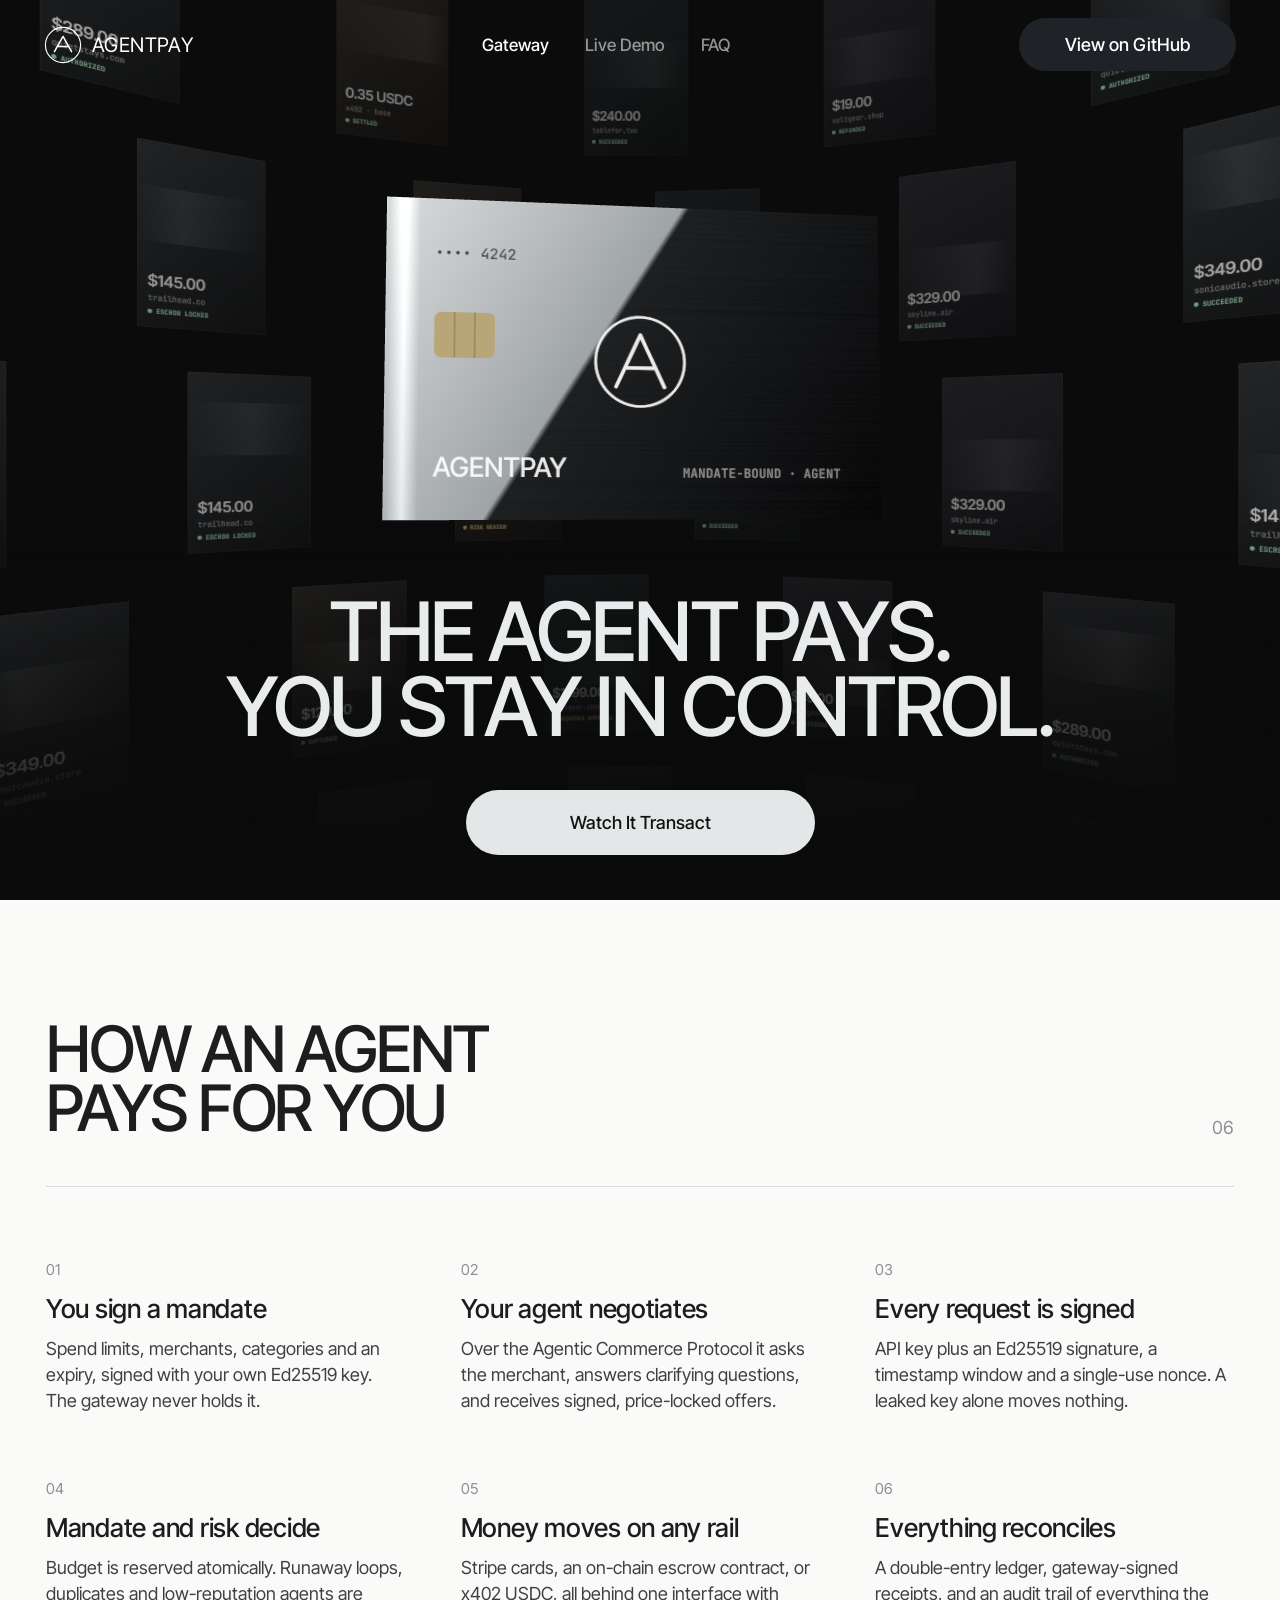
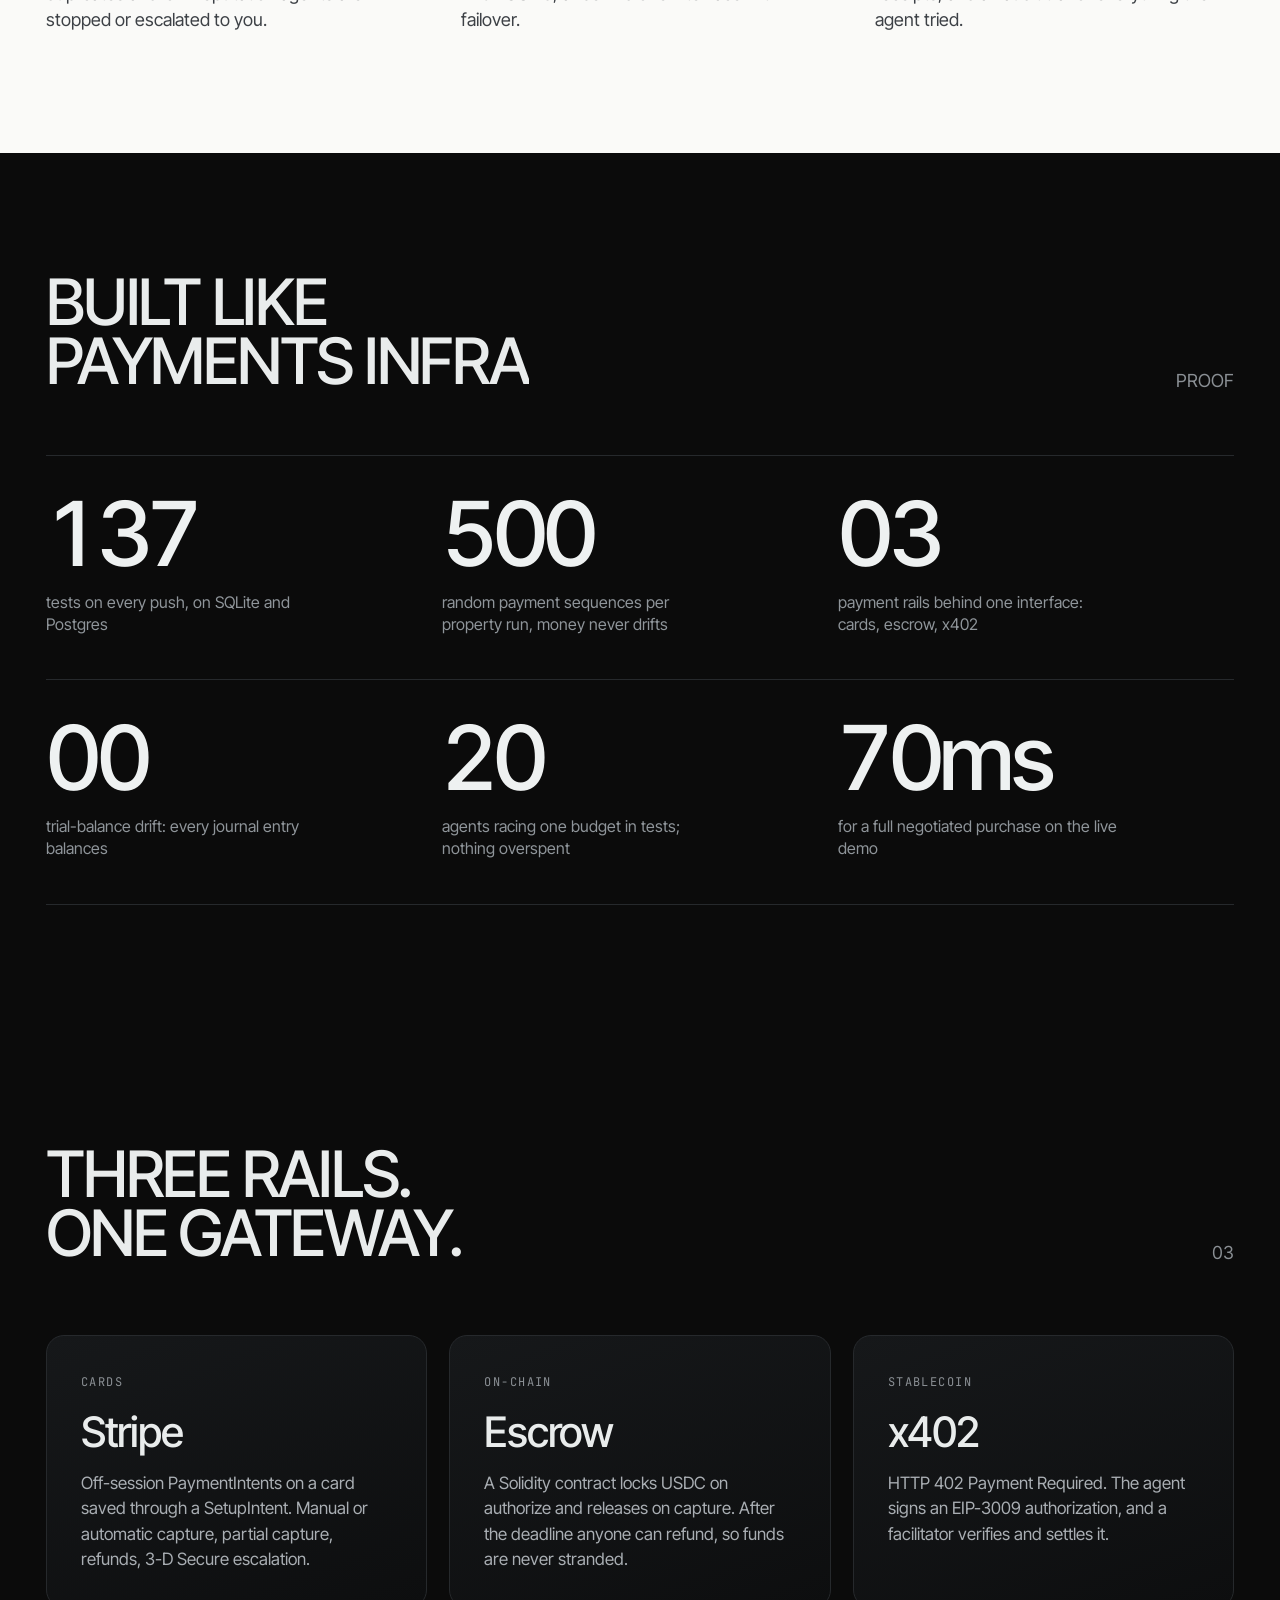
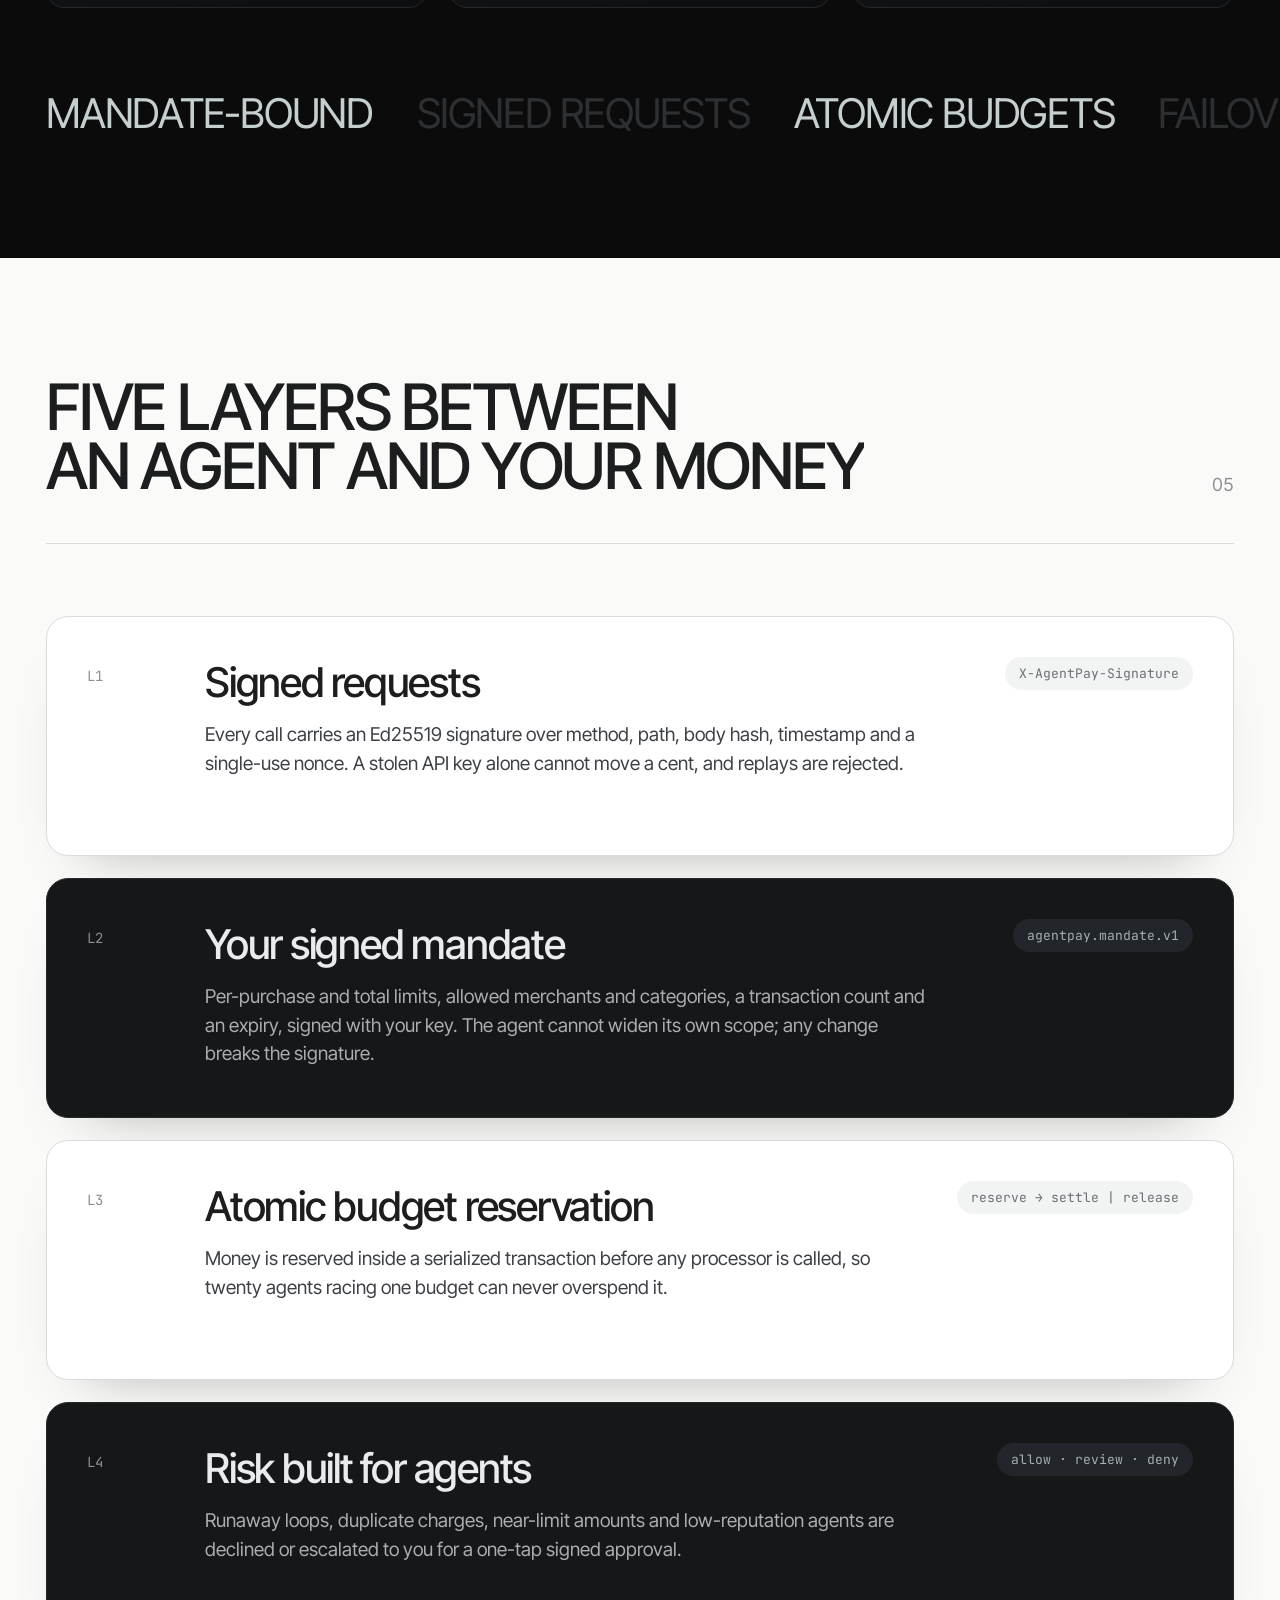
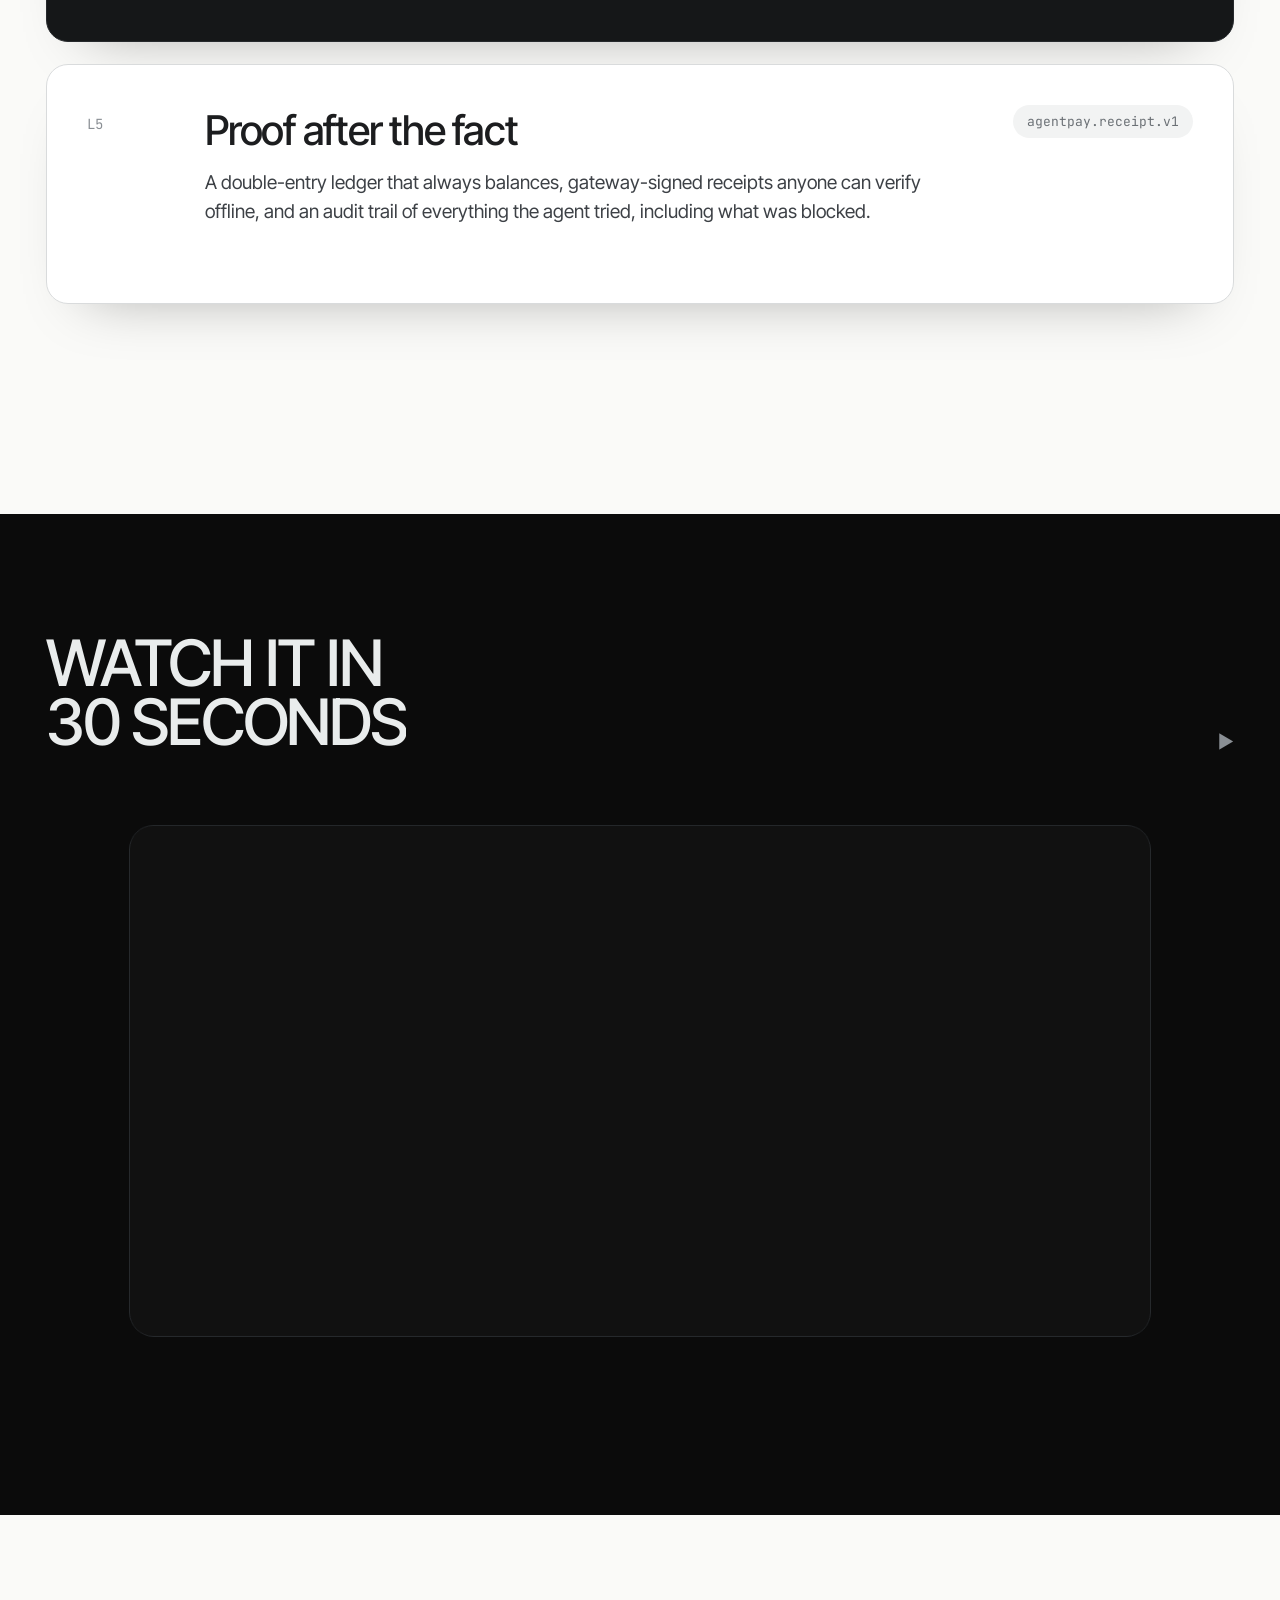
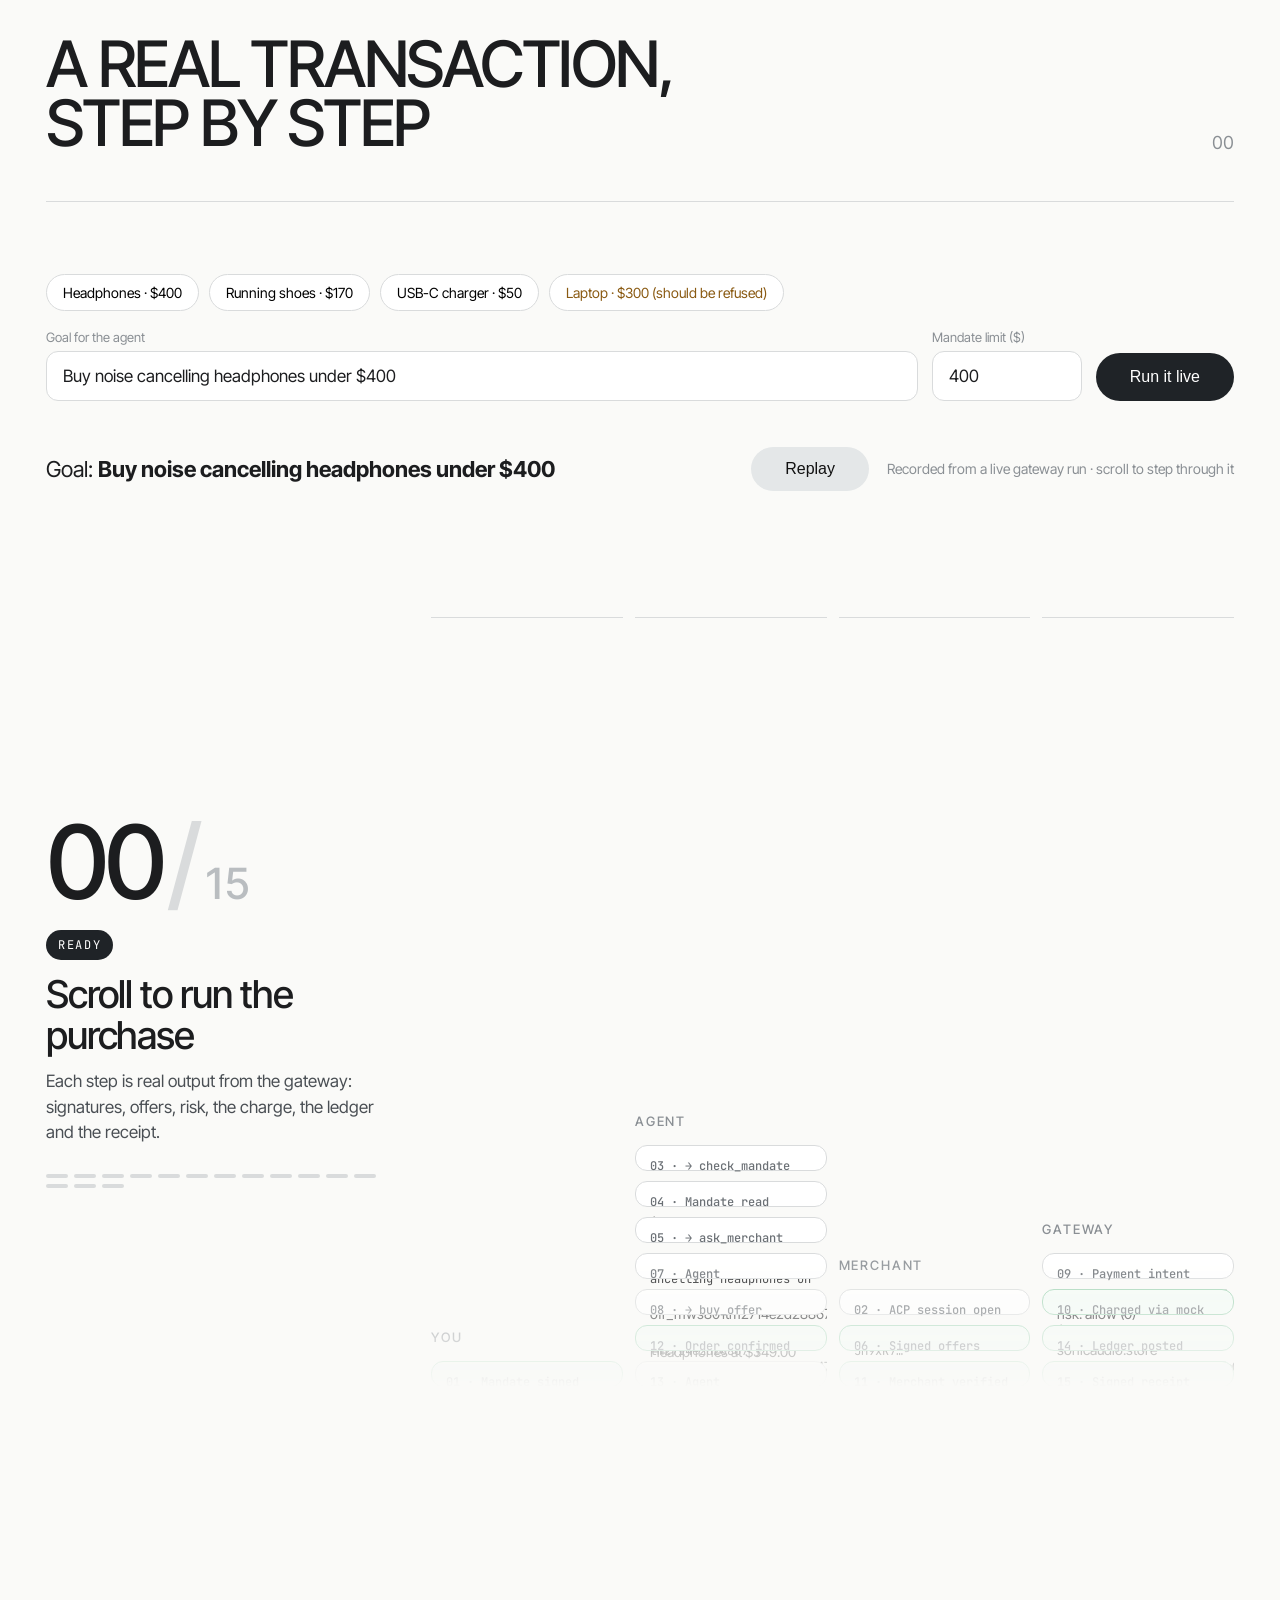
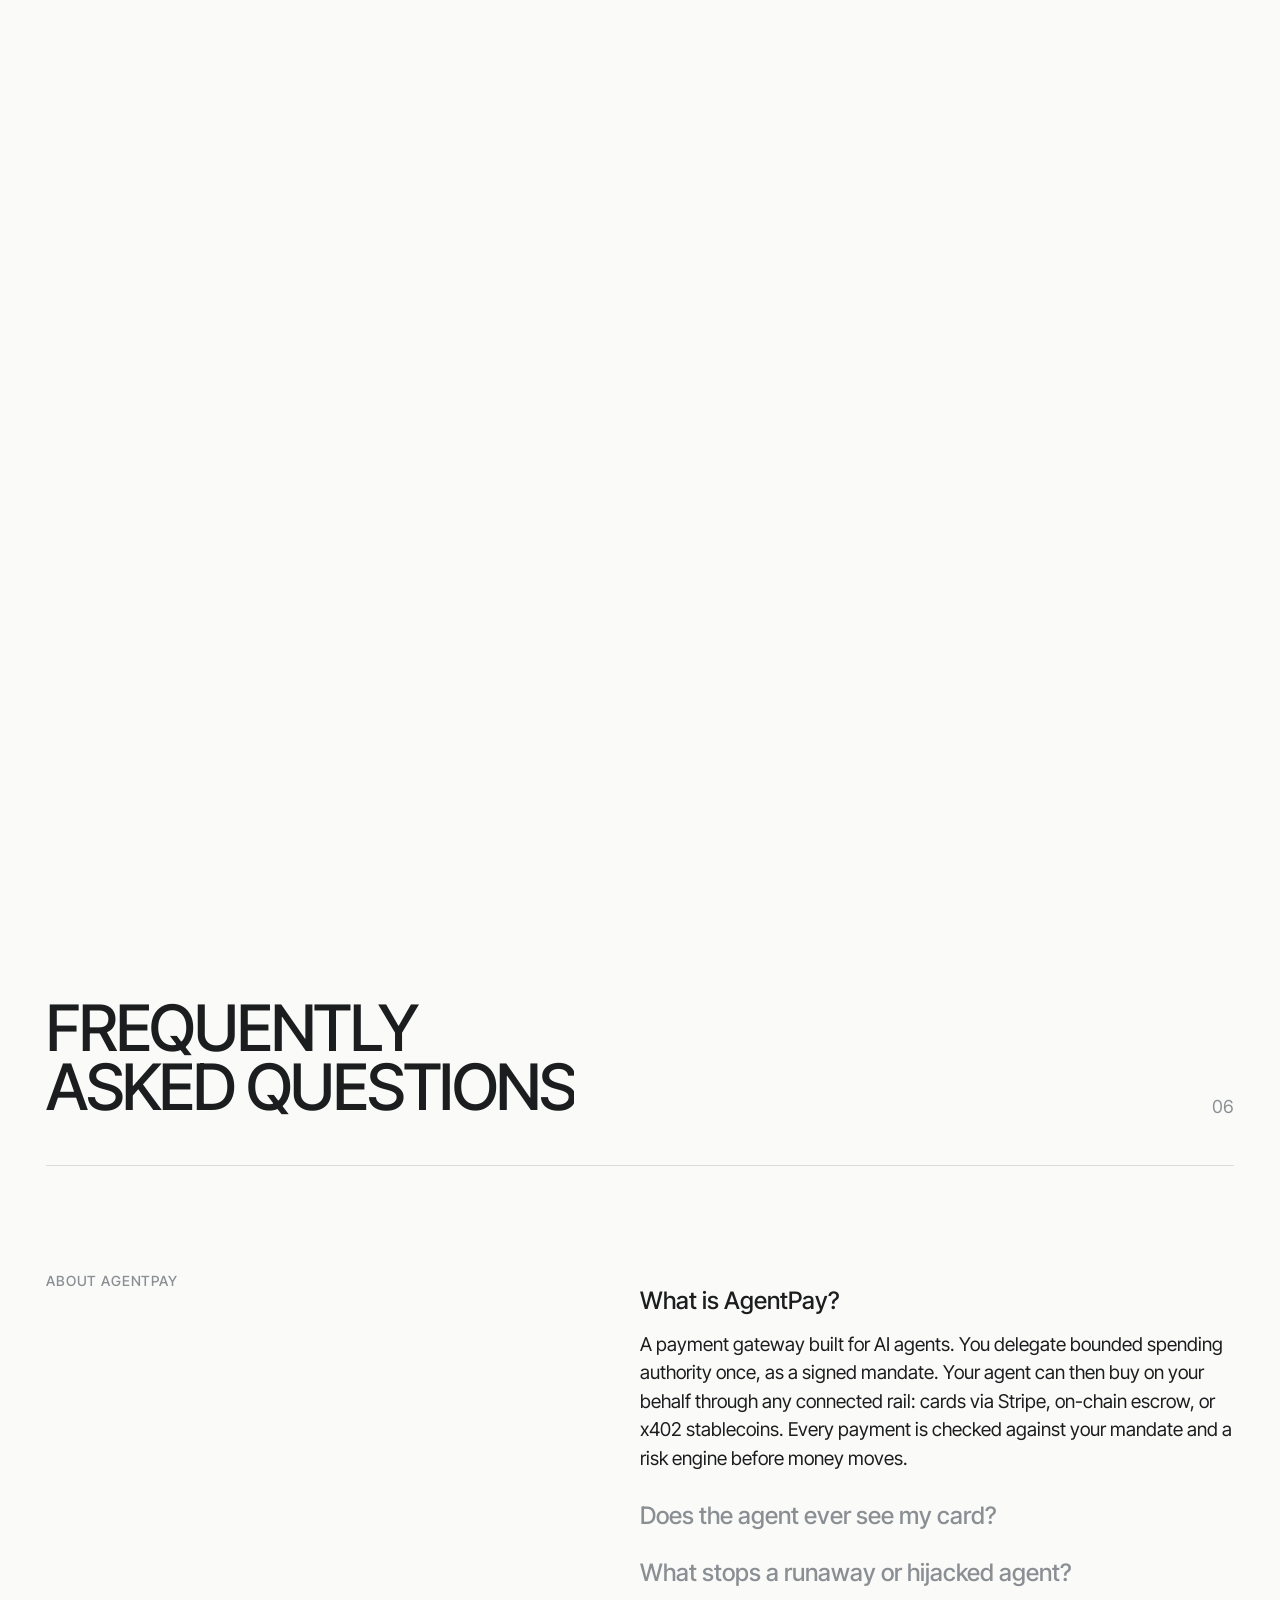
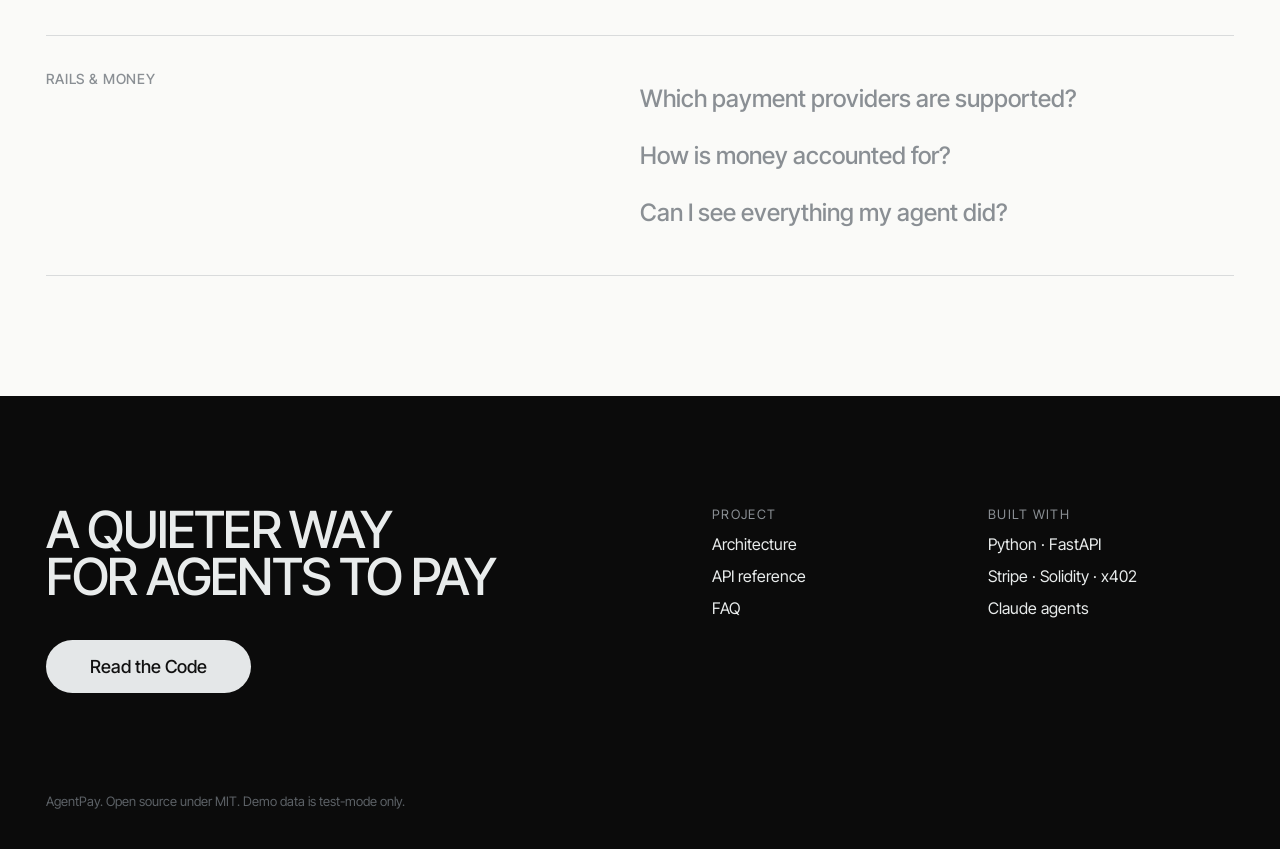
==== commit 87704d6b: "Restore the original live 3D hero (transaction tunnel + landscape card) The rendered film replaced a" ====
--- a/web/index.html
+++ b/web/index.html
@@ -27,15 +27,10 @@
 </nav>
 
 <header class="hero" id="top">
-  <div class="hero-media" data-scrub="hero-media">
-    <video class="hero-video" id="hero-video" autoplay muted loop playsinline preload="auto" poster="media/hero-poster.jpg"
-      aria-label="Film: a metal AgentPay card turning inside a tunnel of rooms">
-      <source src="media/hero.mp4" type="video/mp4">
-    </video>
-  </div>
+  <canvas id="tunnel" aria-label="3D tunnel of agent transactions orbiting a payment card"></canvas>
   <div class="hero-shade"></div>
   <div class="hero-copy" data-scrub="hero">
-    <h1 data-reveal="lines" class="hero-h1">THE AGENT PAYS.<br>YOU STAY IN CONTROL.</h1>
+    <h1>THE AGENT PAYS.<br>YOU STAY IN CONTROL.</h1>
     <a class="pill pill-light" href="#demo">Watch It Transact</a>
   </div>
 </header>
@@ -159,6 +154,7 @@
 </footer>
 
 <script src="vendor/lenis.min.js" defer></script>
+<script type="module" src="tunnel.js"></script>
 <script src="motion.js" defer></script>
 <script src="app.js" defer></script>
 </body>
--- a/web/styles.css
+++ b/web/styles.css
@@ -18,12 +18,10 @@
 
 /* hero */
 .hero{position:relative;height:100vh;min-height:640px;background:var(--ink);overflow:hidden}
-.hero-media{position:absolute;inset:0;overflow:hidden;will-change:transform}
-.hero-video{position:absolute;inset:0;width:100%;height:100%;object-fit:cover;display:block;background:#070707}
+#tunnel{position:absolute;inset:0;width:100%;height:100%;display:block}
 .hero-shade{position:absolute;inset:auto 0 0 0;height:42%;background:linear-gradient(transparent,var(--ink) 85%);pointer-events:none}
 .hero-copy{position:absolute;left:0;right:0;bottom:5vh;text-align:center;color:#e9ecec;pointer-events:none}
-.hero-copy h1{font-size:clamp(44px,6.4vw,92px);margin-bottom:5vh}
-html:not(.motion) .hero-copy h1{opacity:0;animation:rise 1.6s .5s cubic-bezier(.2,.7,.2,1) forwards}
+.hero-copy h1{font-size:clamp(44px,6.4vw,92px);margin-bottom:5vh;opacity:0;transform:translateY(24px);animation:rise 1.6s .5s cubic-bezier(.2,.7,.2,1) forwards}
 .hero-copy .pill{pointer-events:auto;padding:22px 104px;opacity:0;animation:rise 1.4s .9s cubic-bezier(.2,.7,.2,1) forwards}
 @keyframes rise{to{opacity:1;transform:none}}
 
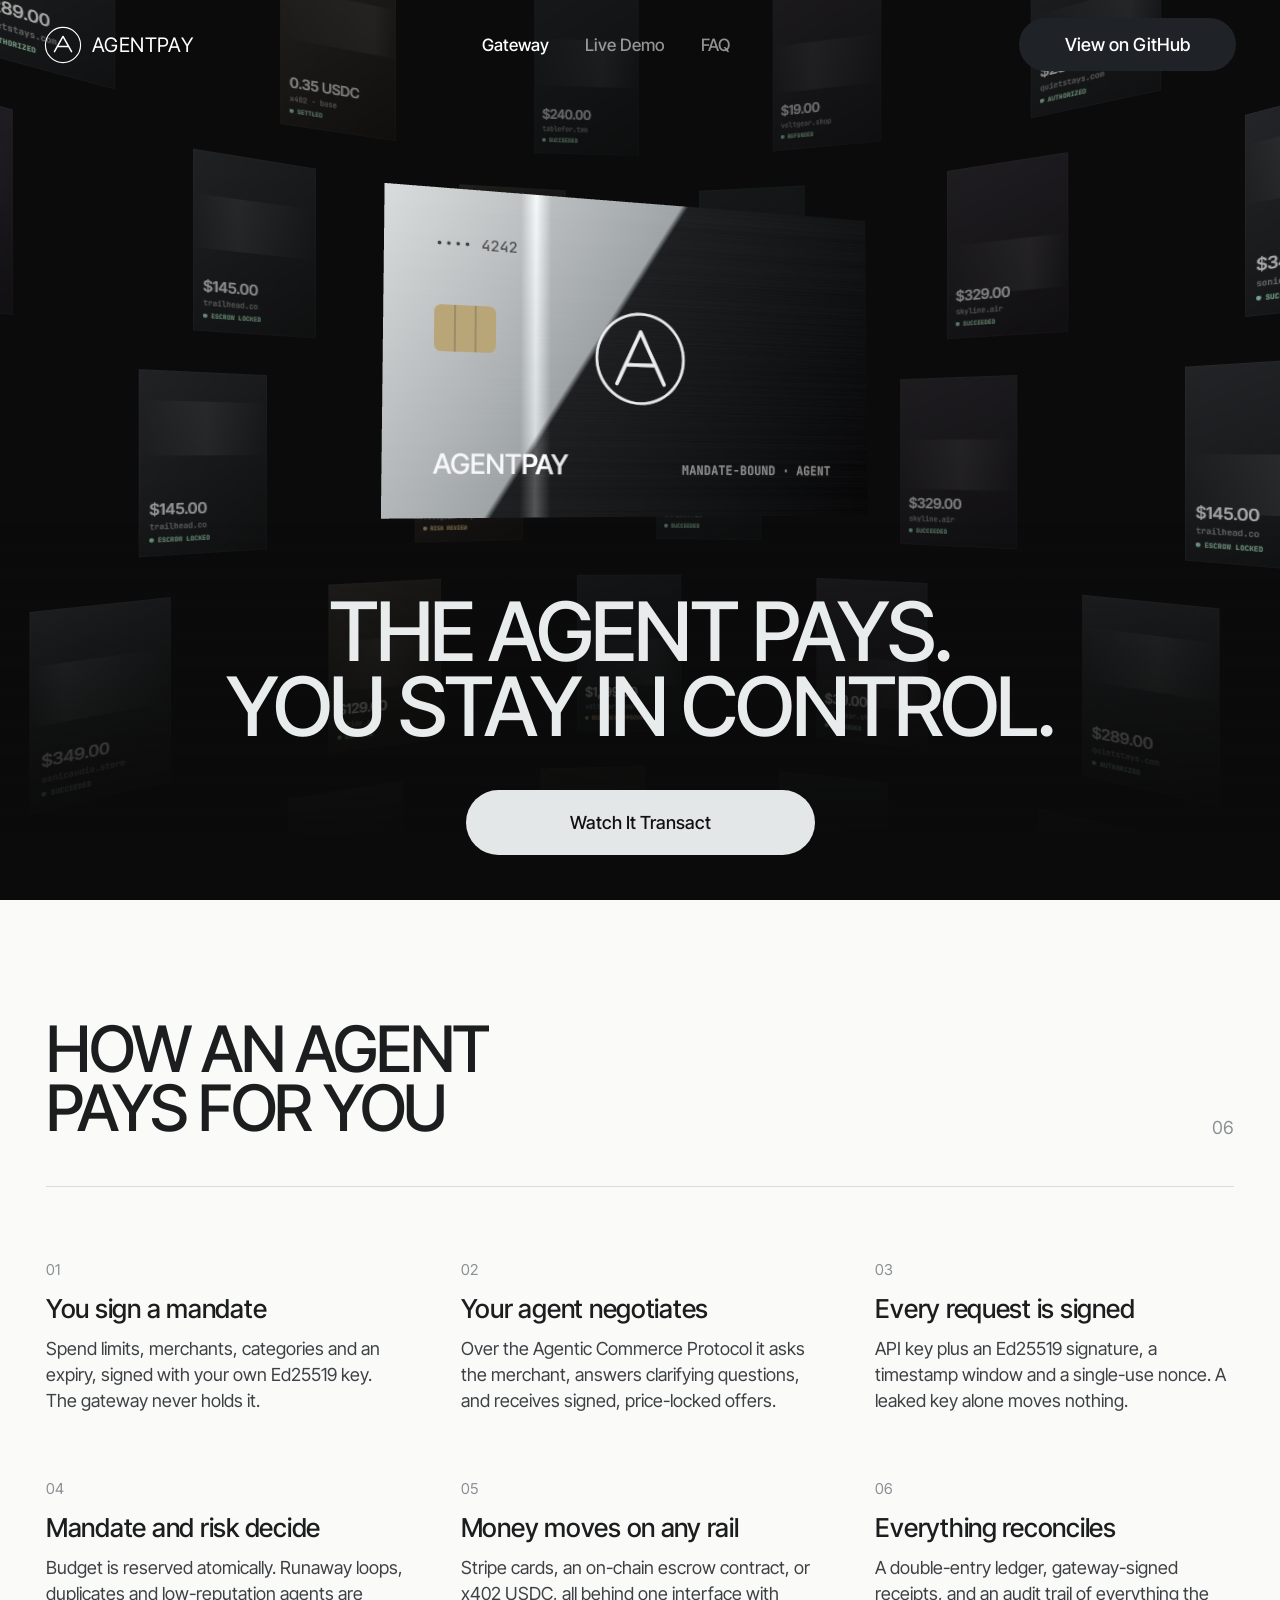
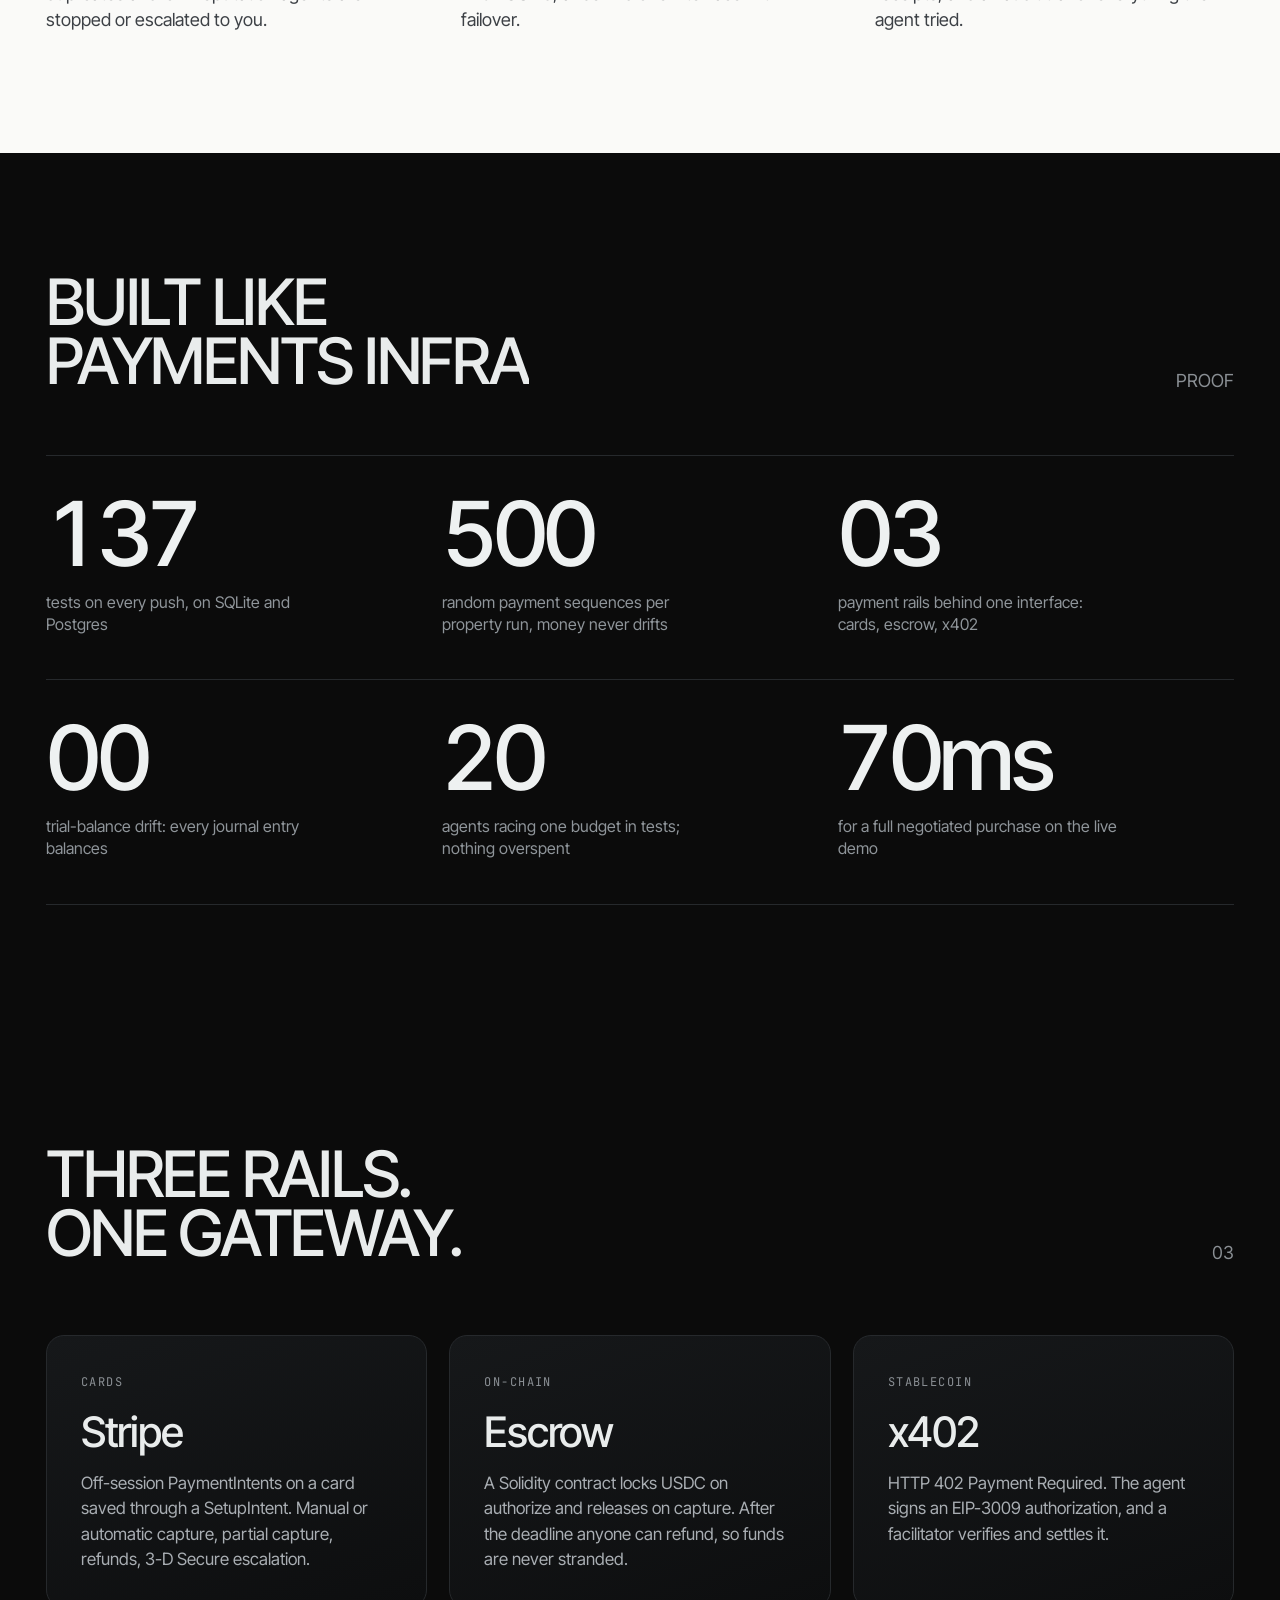
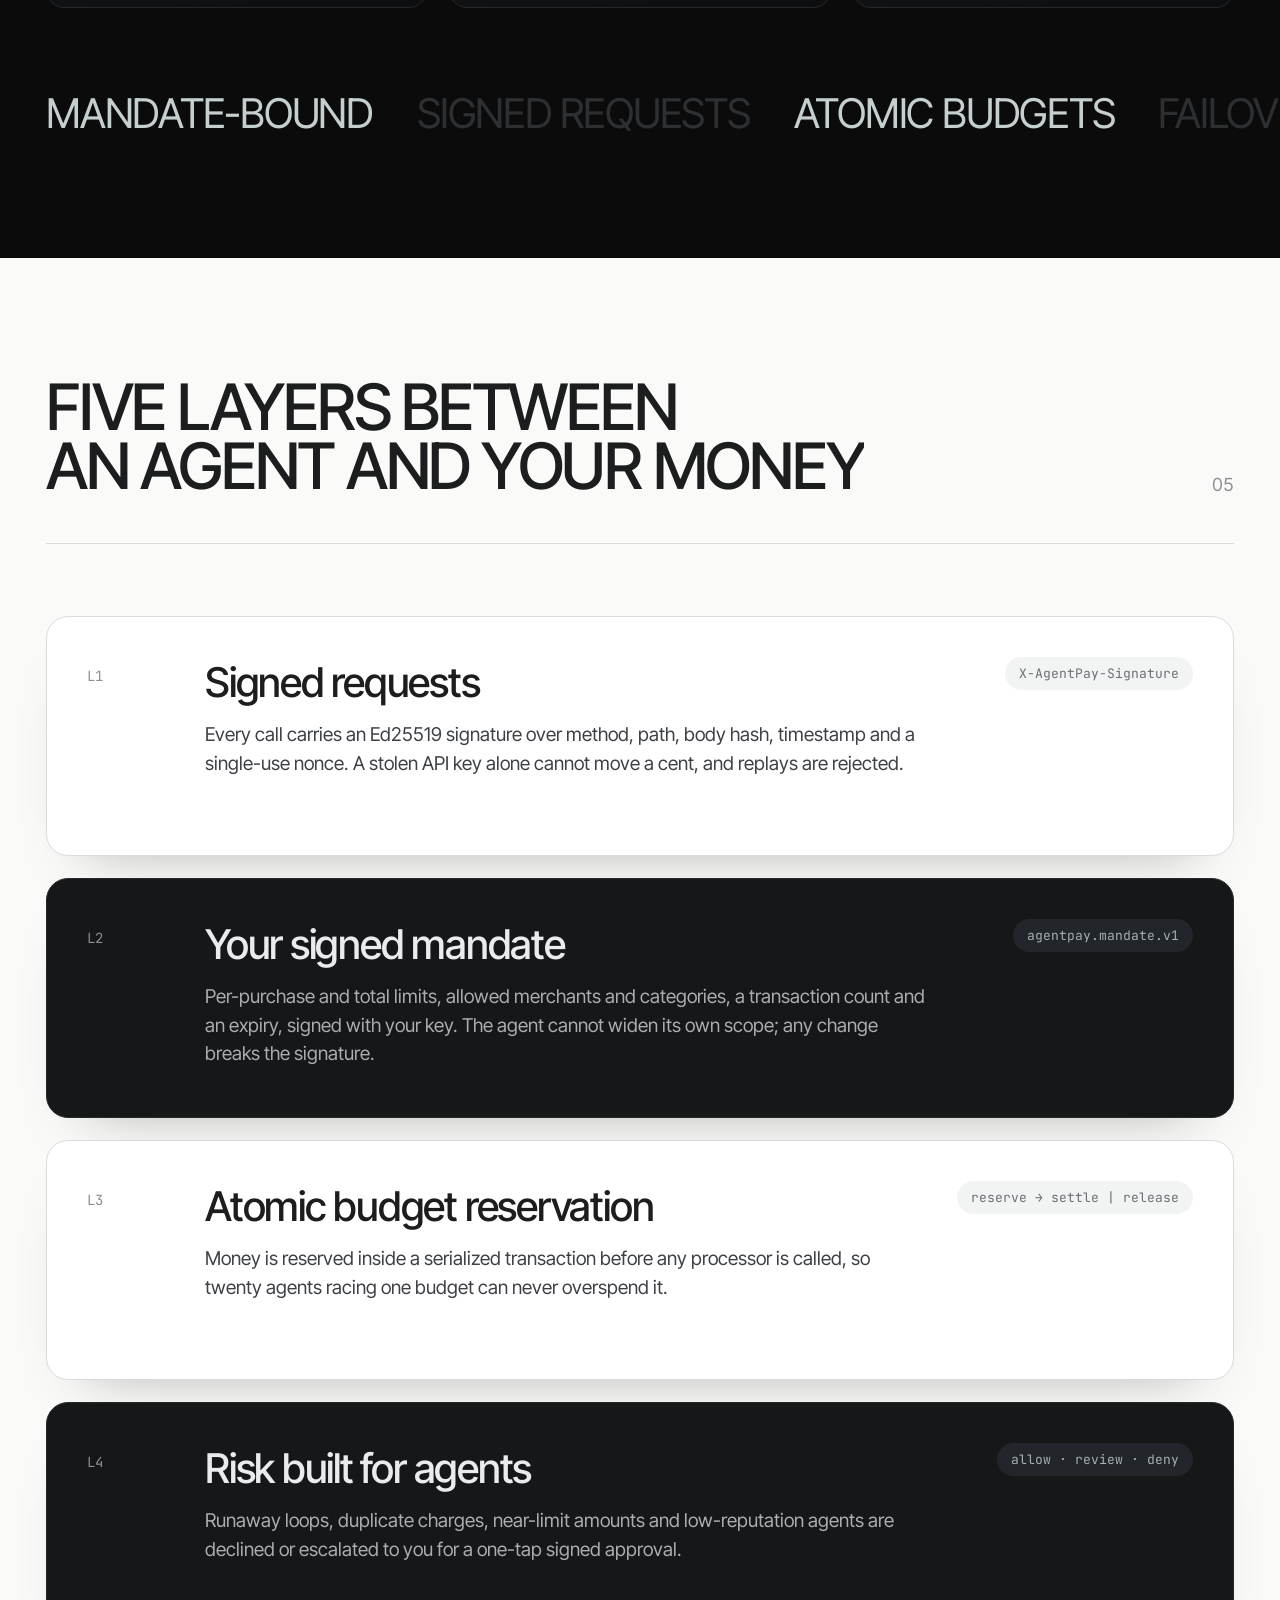
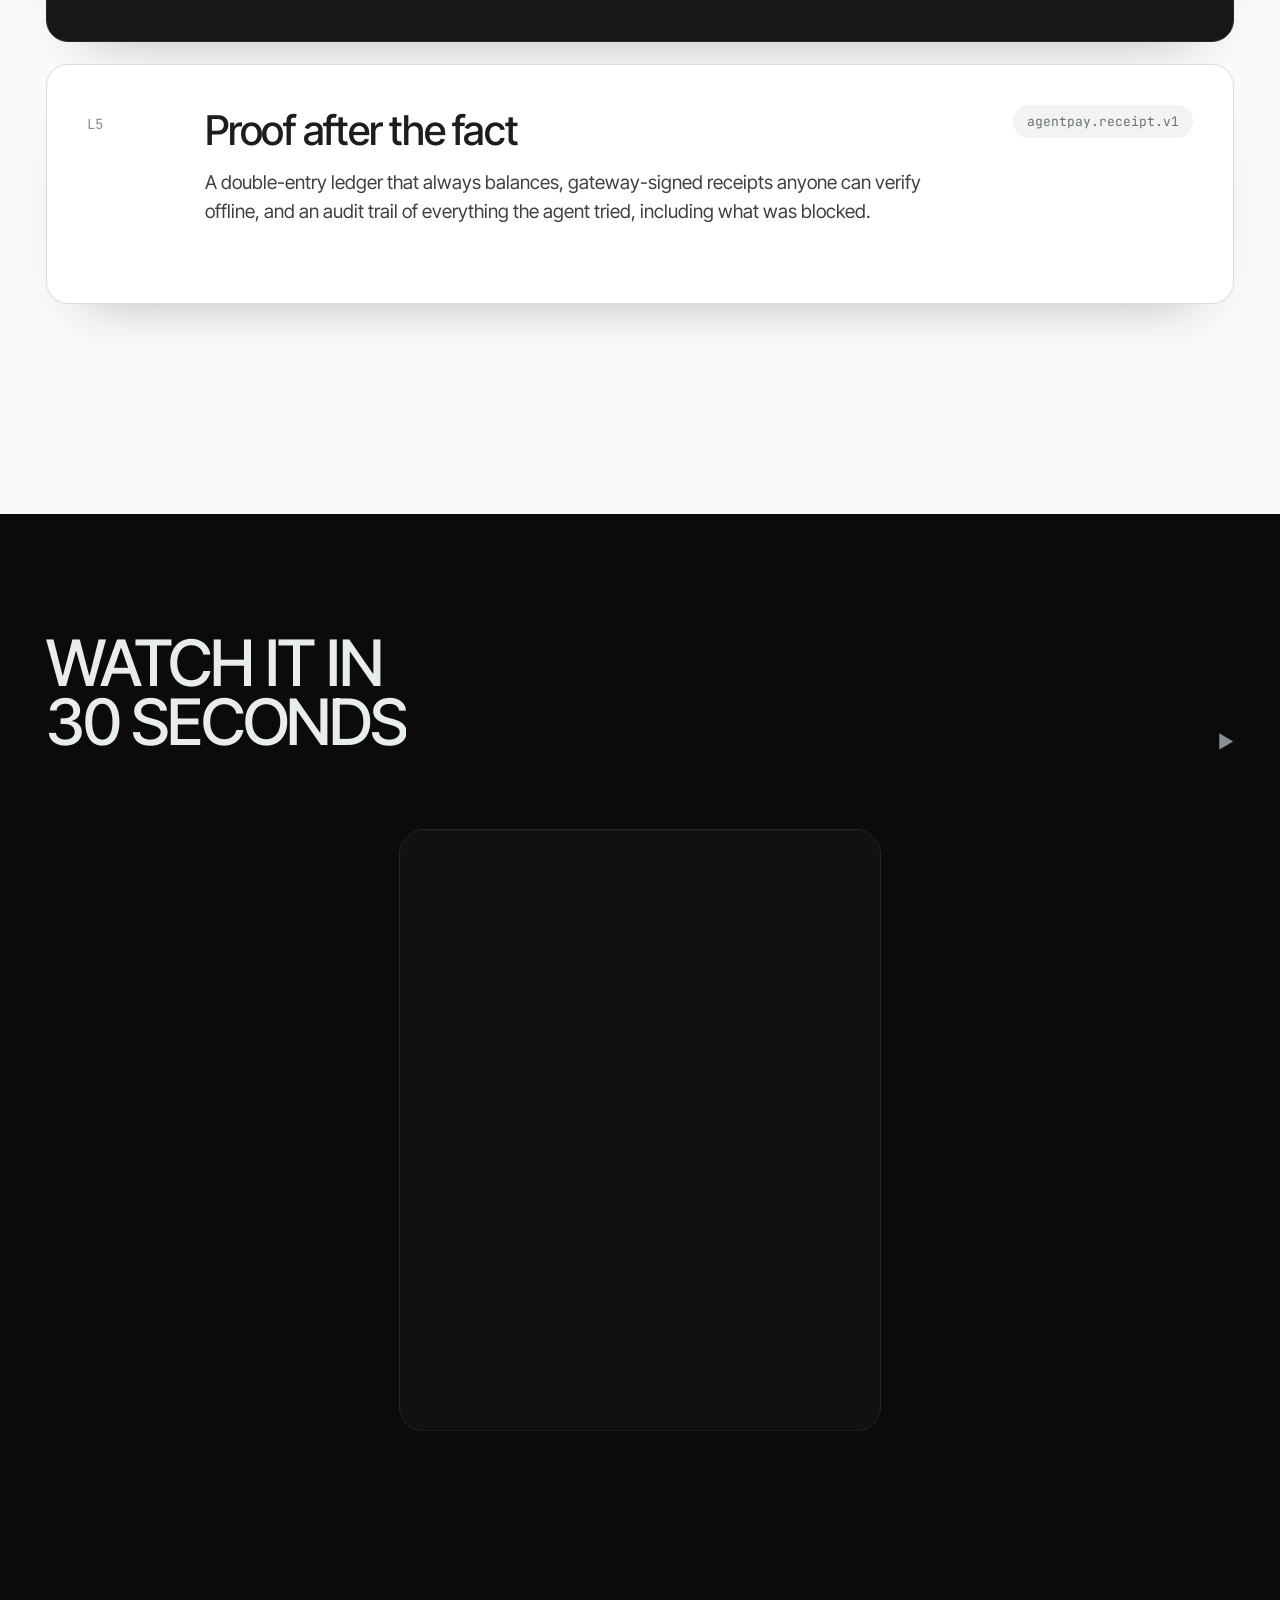
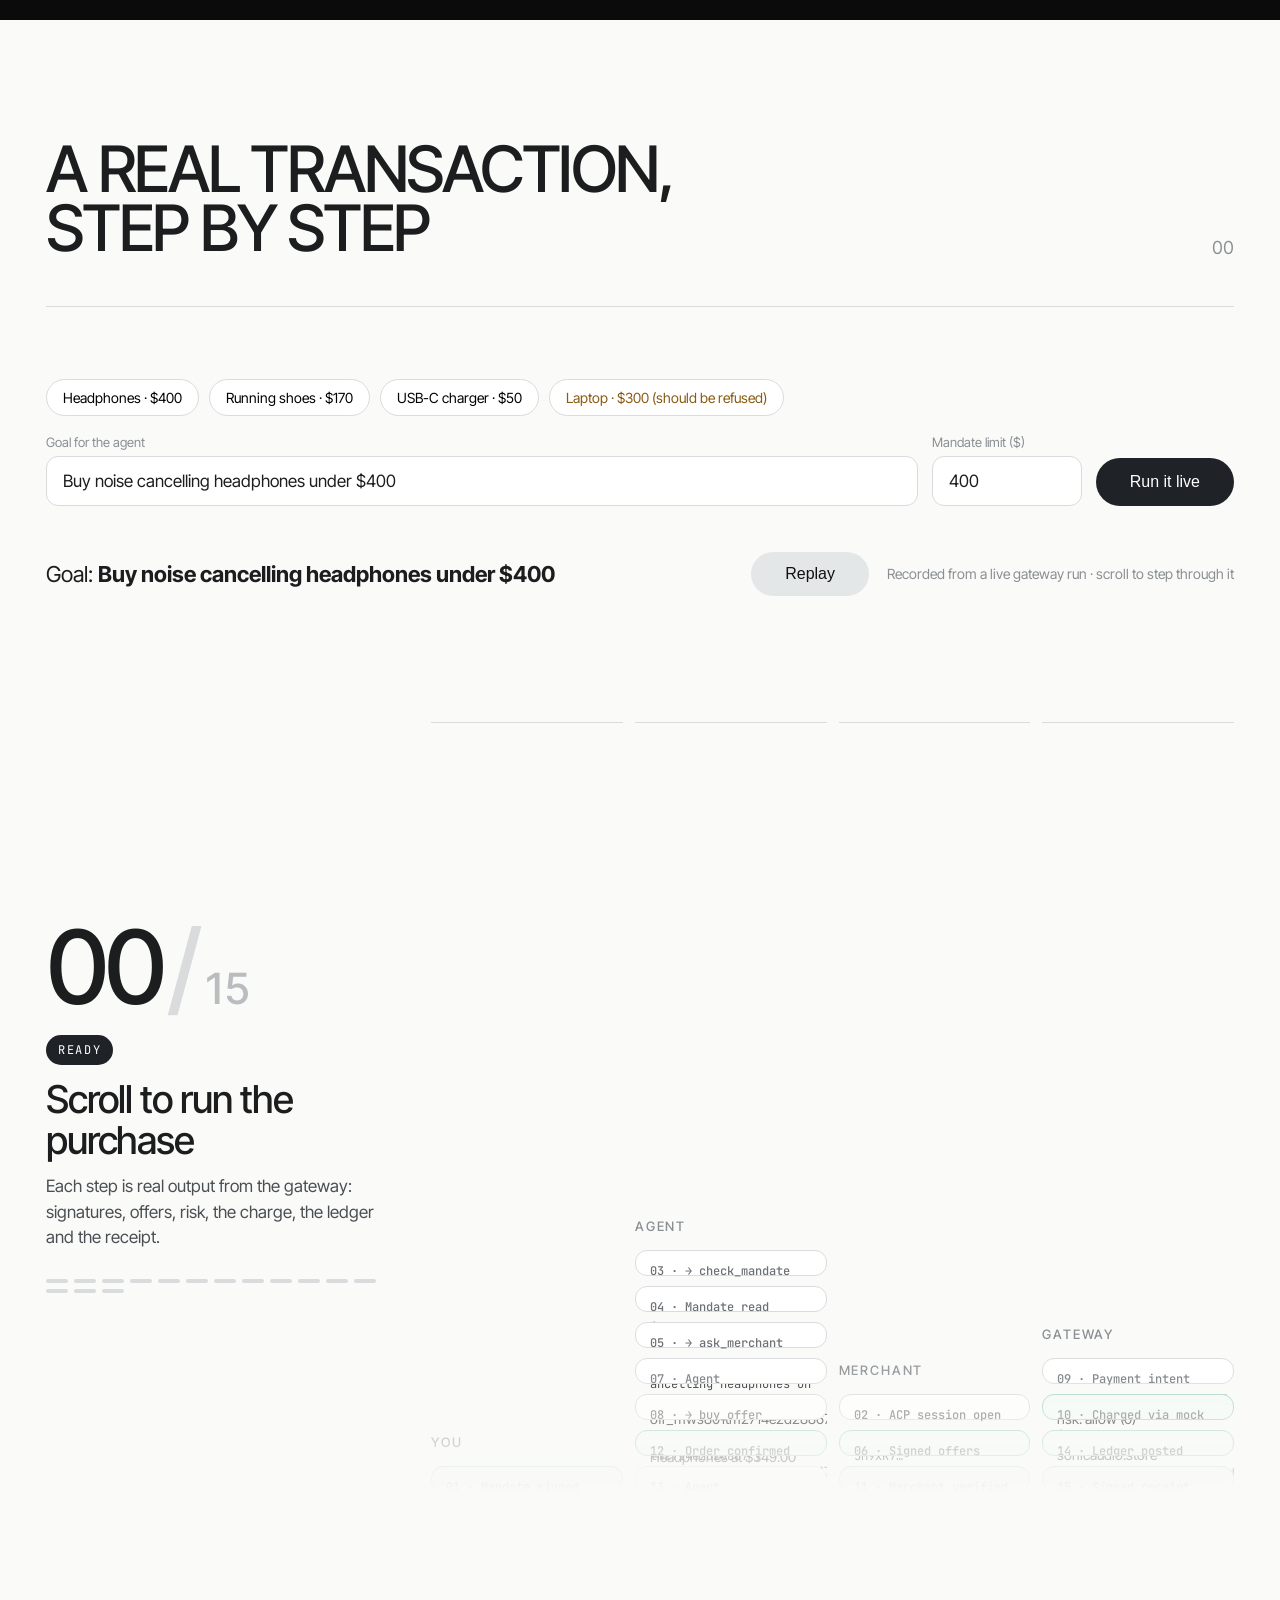
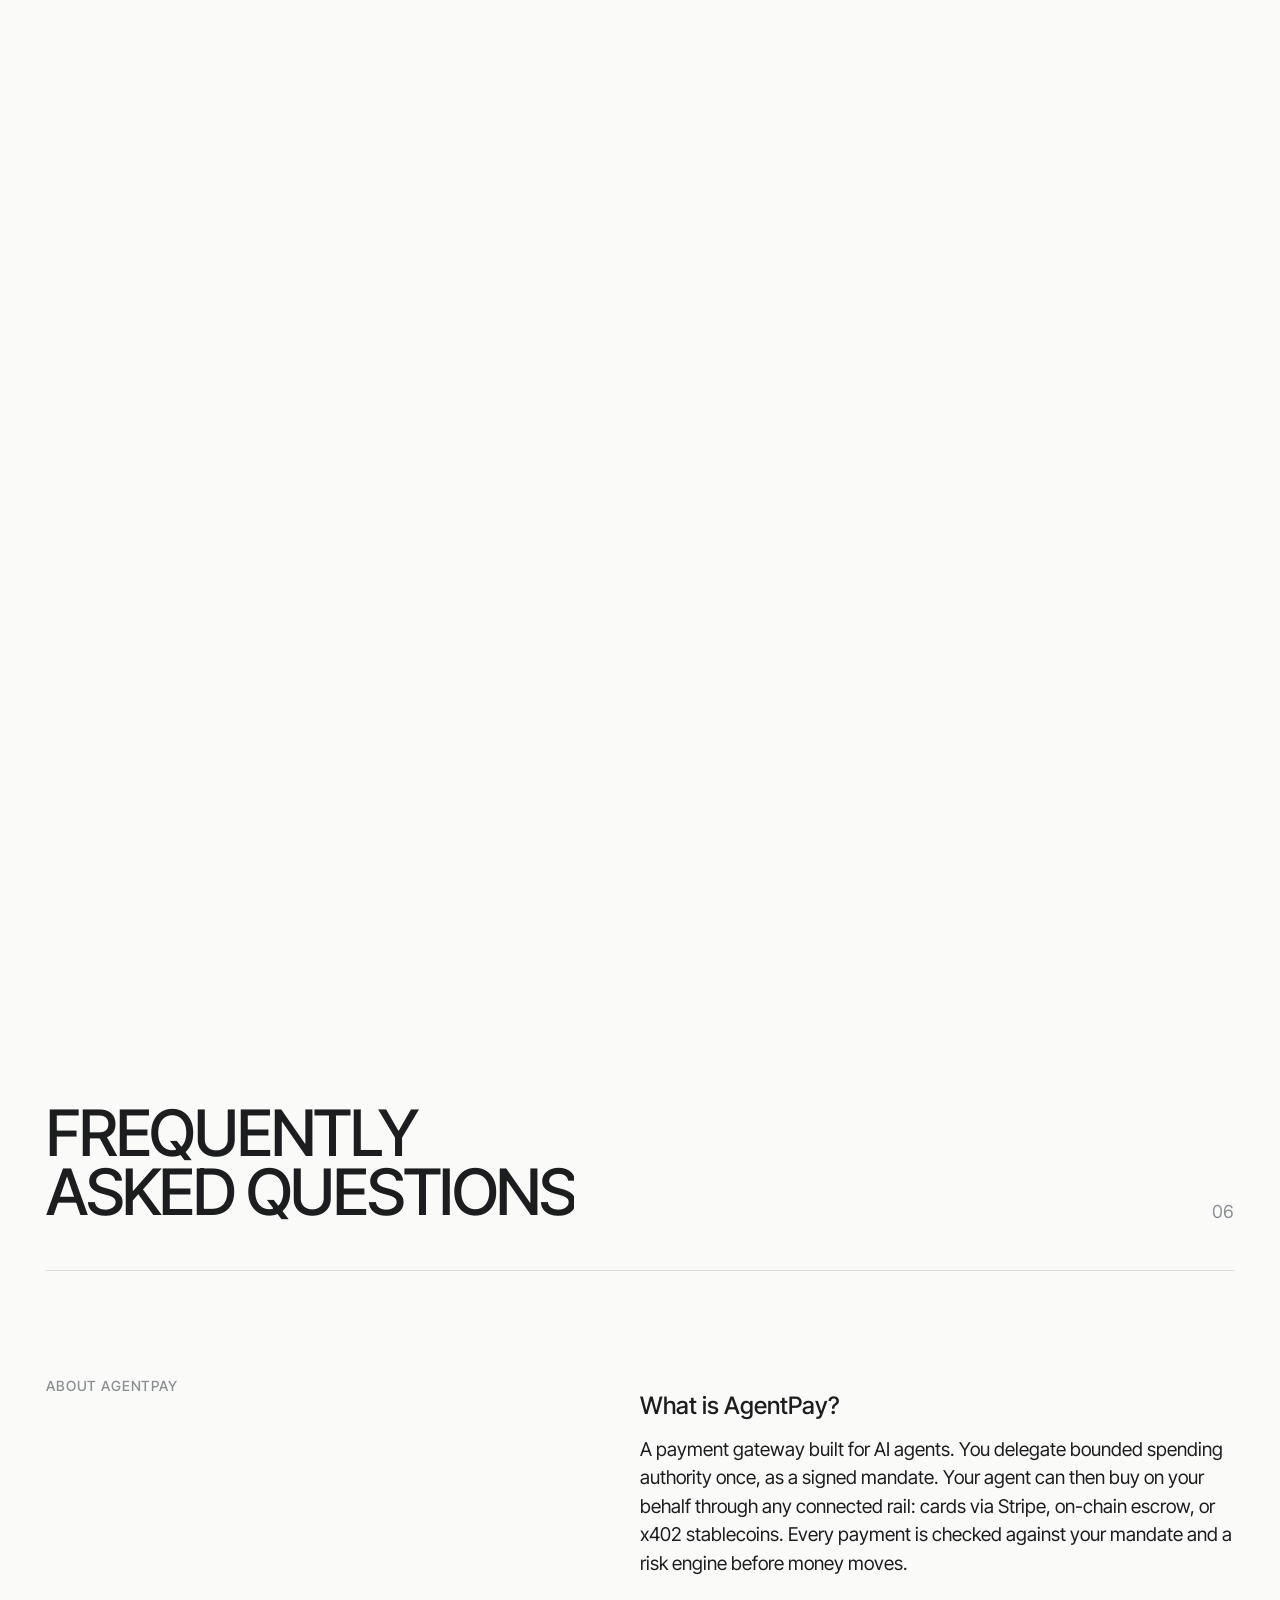
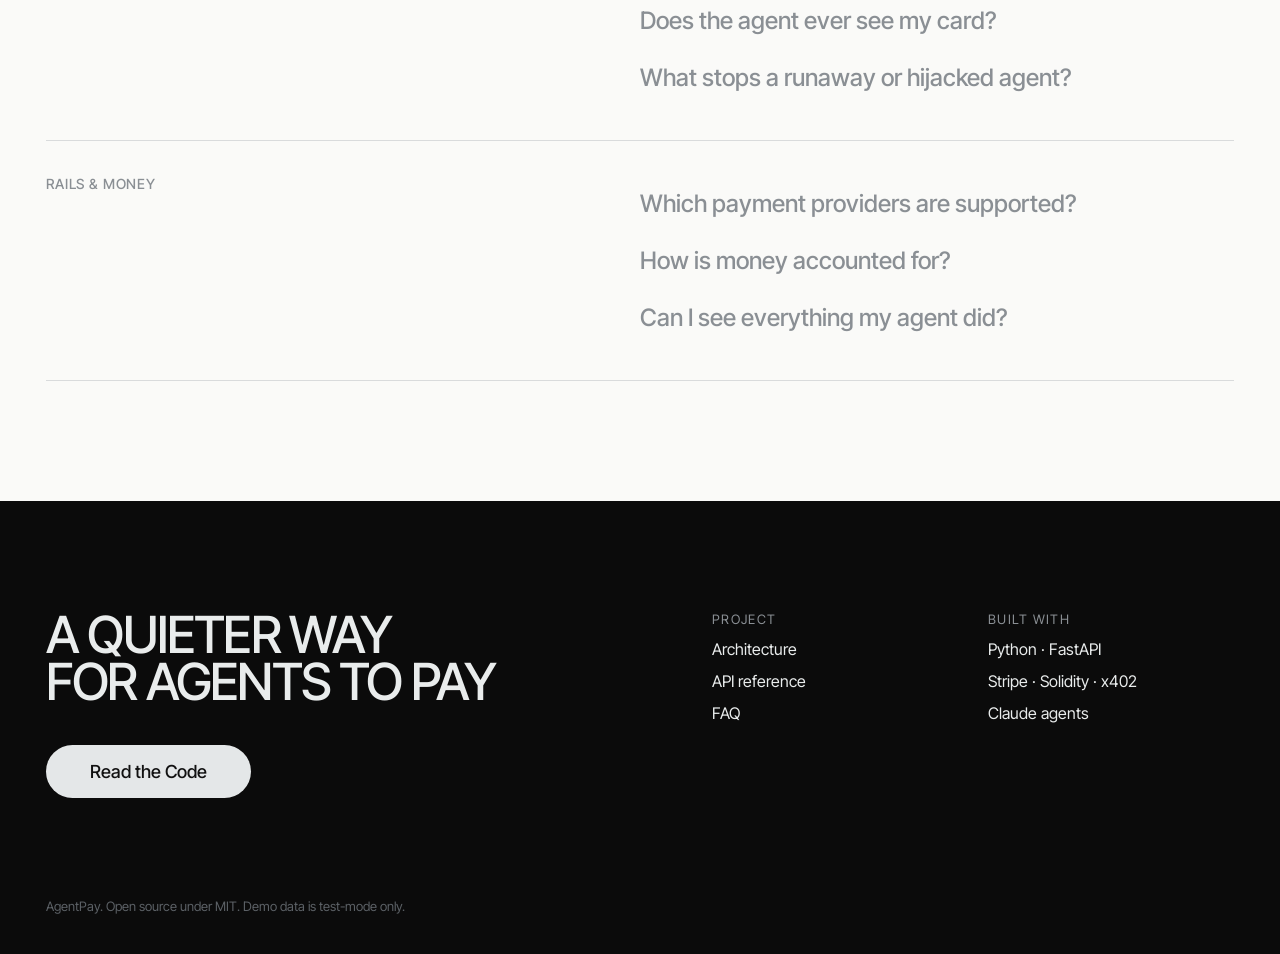
==== commit 071ac99b: "New 'Watch it in 30 seconds' film: phone flow from spending limit to signed payment Deterministic HT" ====
--- a/web/index.html
+++ b/web/index.html
@@ -85,7 +85,7 @@
 
   <section class="dark film">
     <div class="sec-head" data-reveal="fade"><h2 data-reveal="lines">WATCH IT IN<br>30 SECONDS</h2><span class="count">▶</span></div>
-    <video data-scrub="scale" class="film-v" src="media/demo.mp4" autoplay muted loop playsinline preload="metadata" aria-label="Screen recording: an agent buys headphones under a signed mandate, then a laptop above the limit is refused"></video>
+    <video data-scrub="scale" class="film-v" src="media/demo.mp4" autoplay muted loop playsinline preload="metadata" aria-label="Phone film: you set a $400 agent spending limit, swipe to sign the mandate, and the agent pays $349.00 with $51.00 left"></video>
   </section>
 
   <section class="light" id="demo">
--- a/web/styles.css
+++ b/web/styles.css
@@ -69,7 +69,7 @@
 
 /* film */
 .film .sec-head{margin-bottom:48px}
-.film-v{width:100%;max-width:1200px;display:block;margin:0 auto;border-radius:18px;border:1px solid #26292c;background:#111}
+.film-v{width:100%;max-width:min(560px,100%);aspect-ratio:720/900;background:#e9e9e7;display:block;margin:0 auto;border-radius:18px;border:1px solid #26292c;background:#111}
 
 /* demo */
 .demo-top{display:flex;justify-content:space-between;align-items:center;gap:24px;flex-wrap:wrap;margin-bottom:36px}
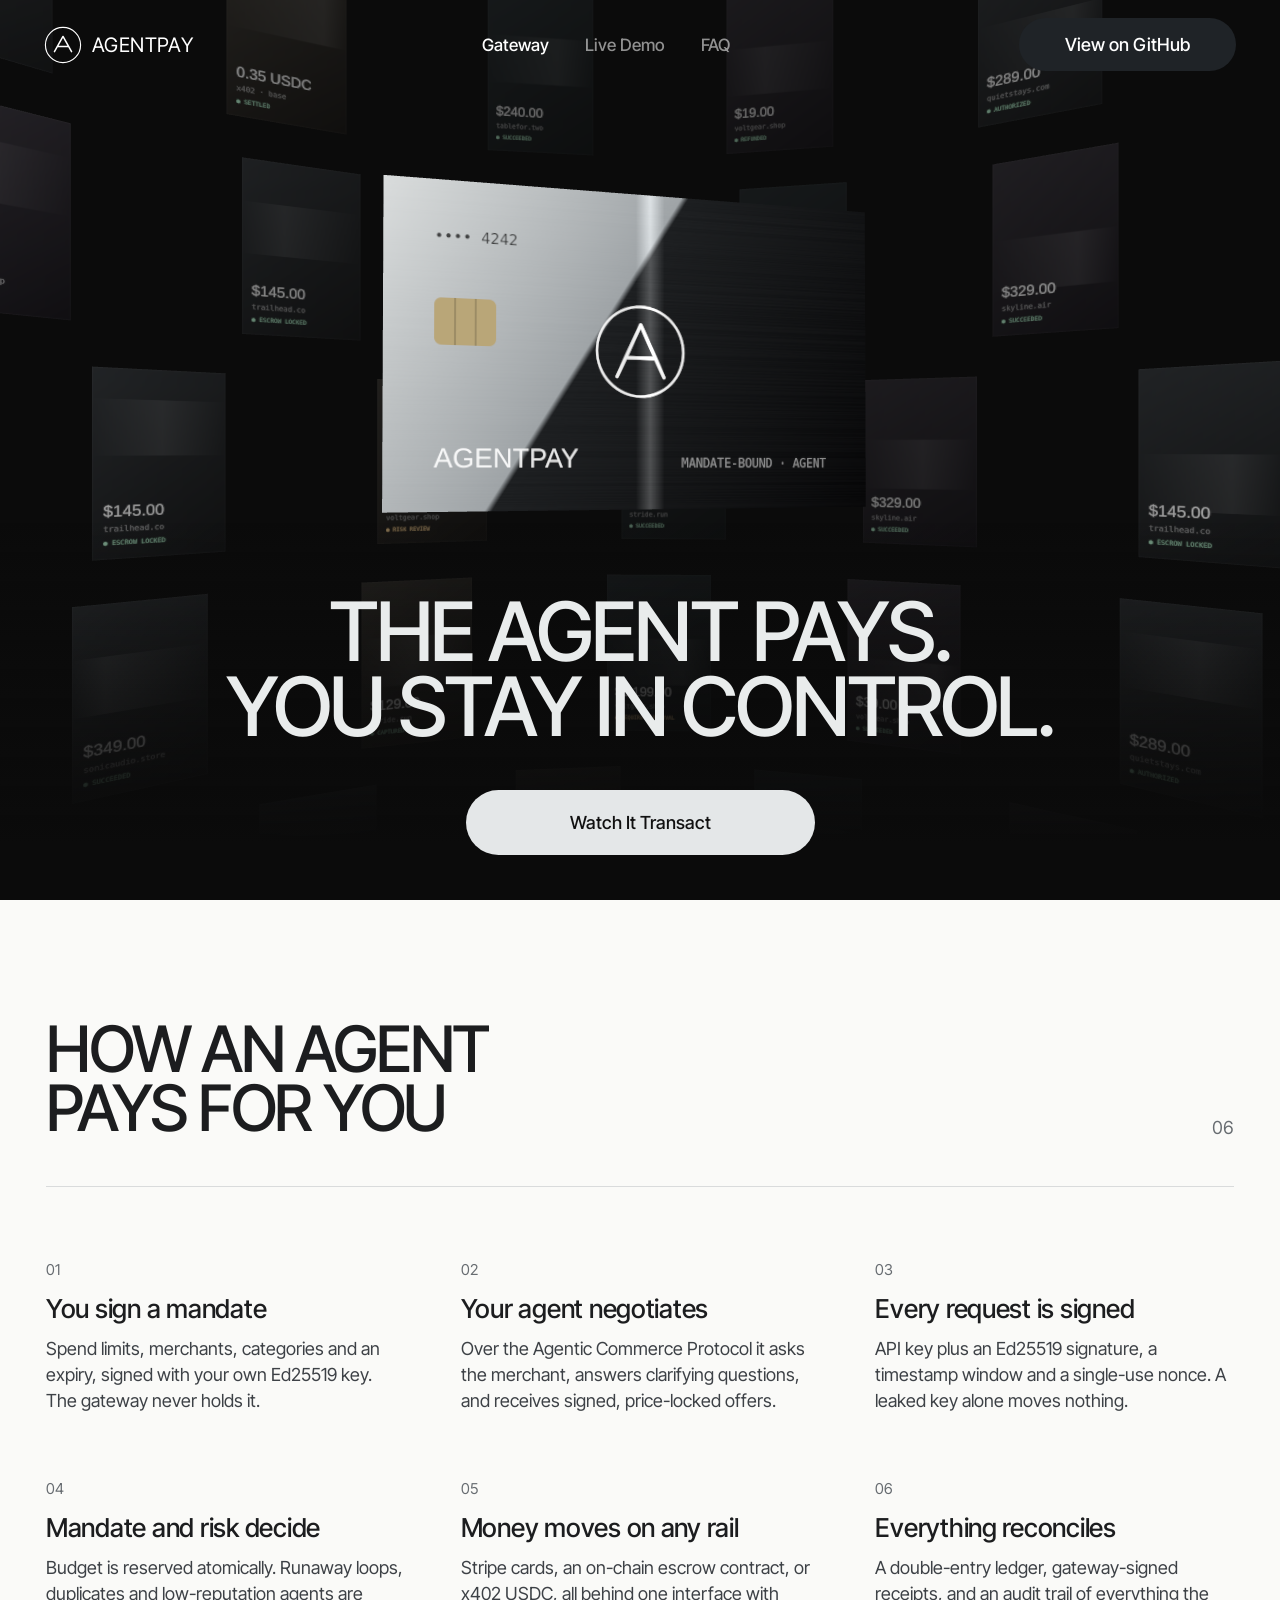
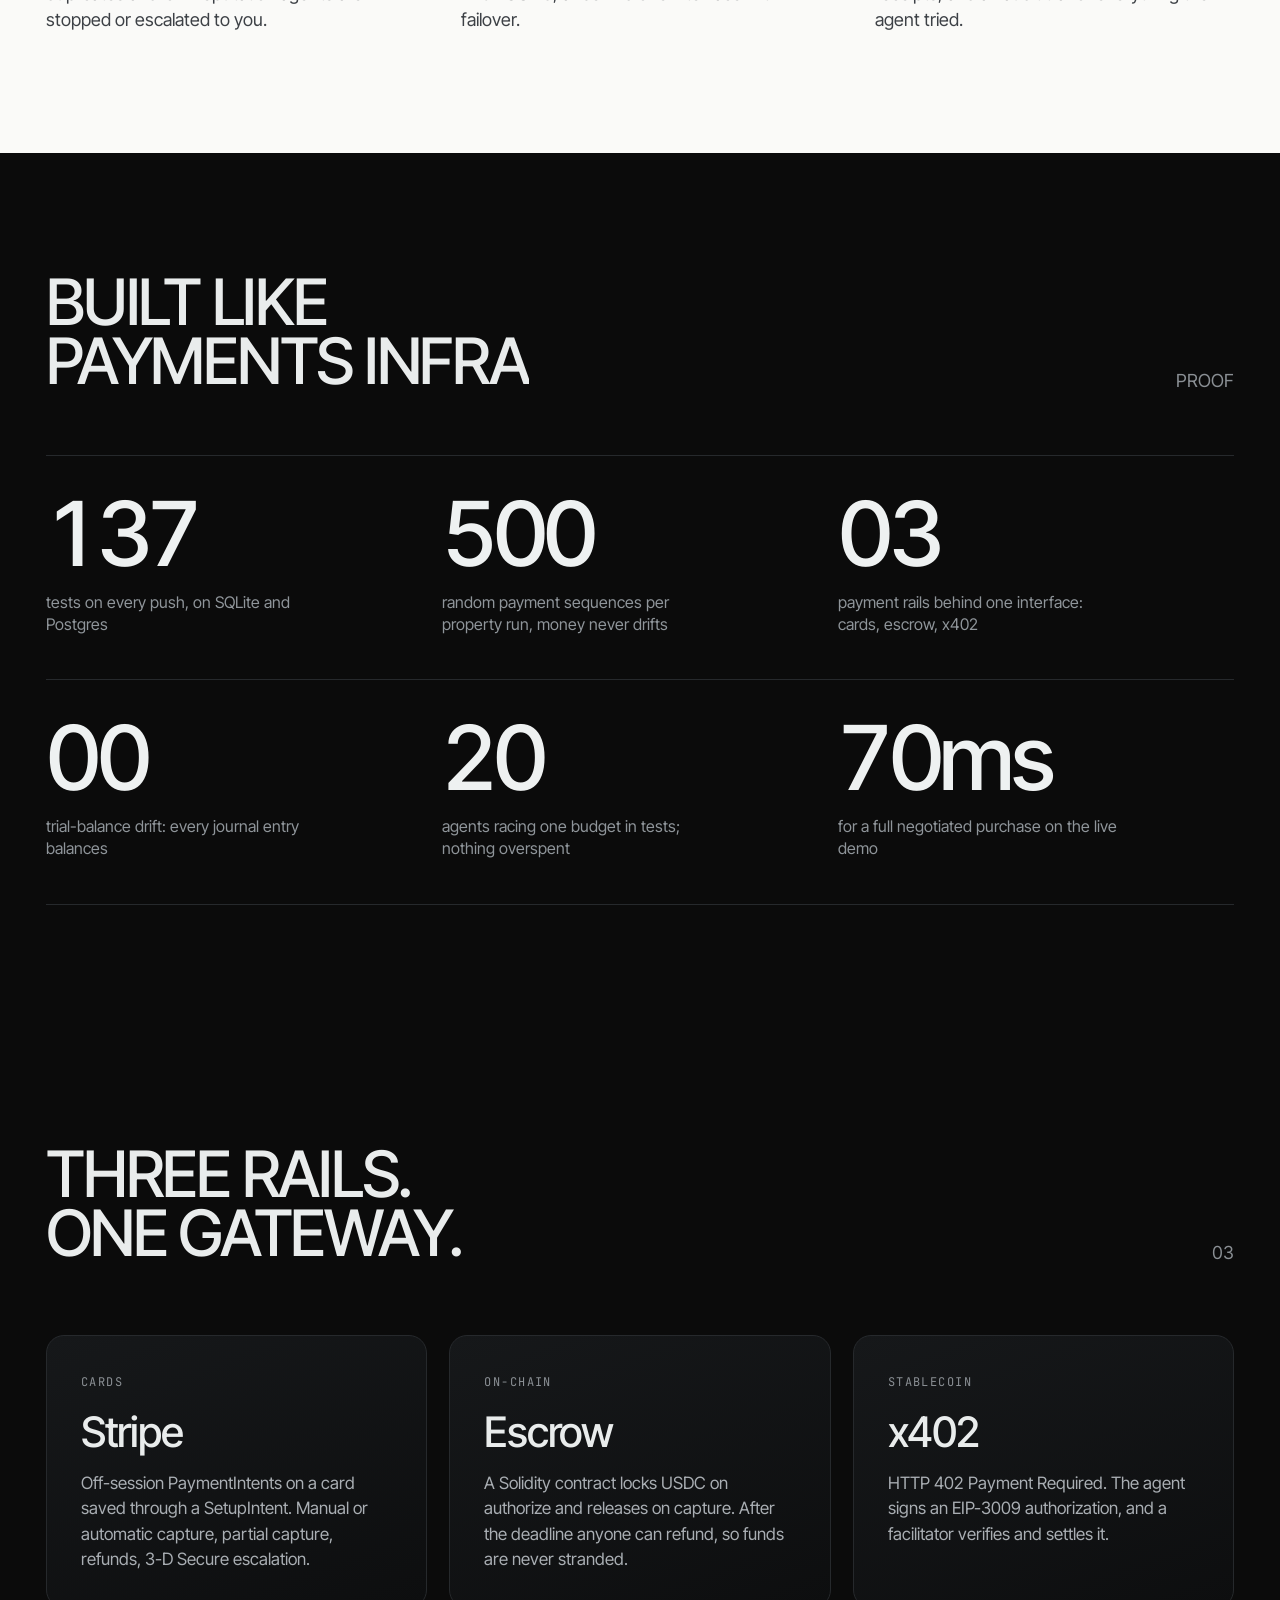
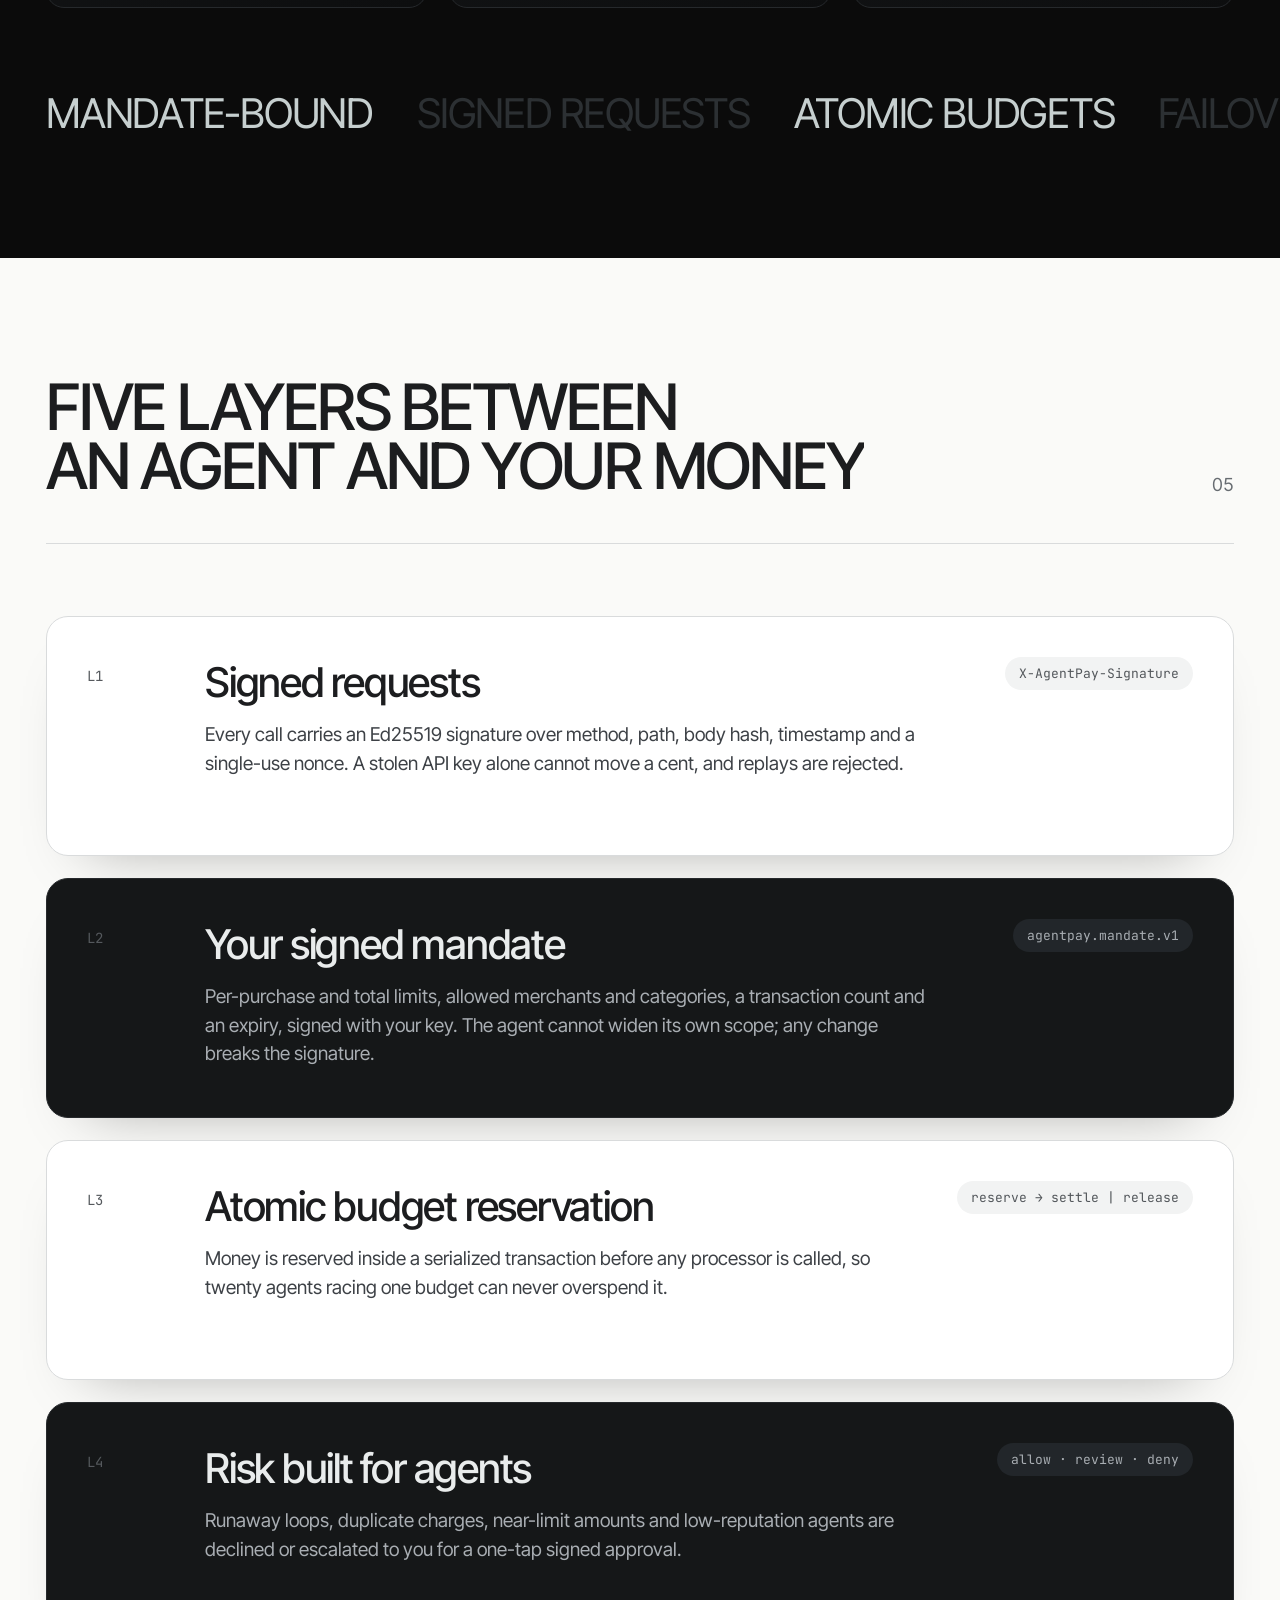
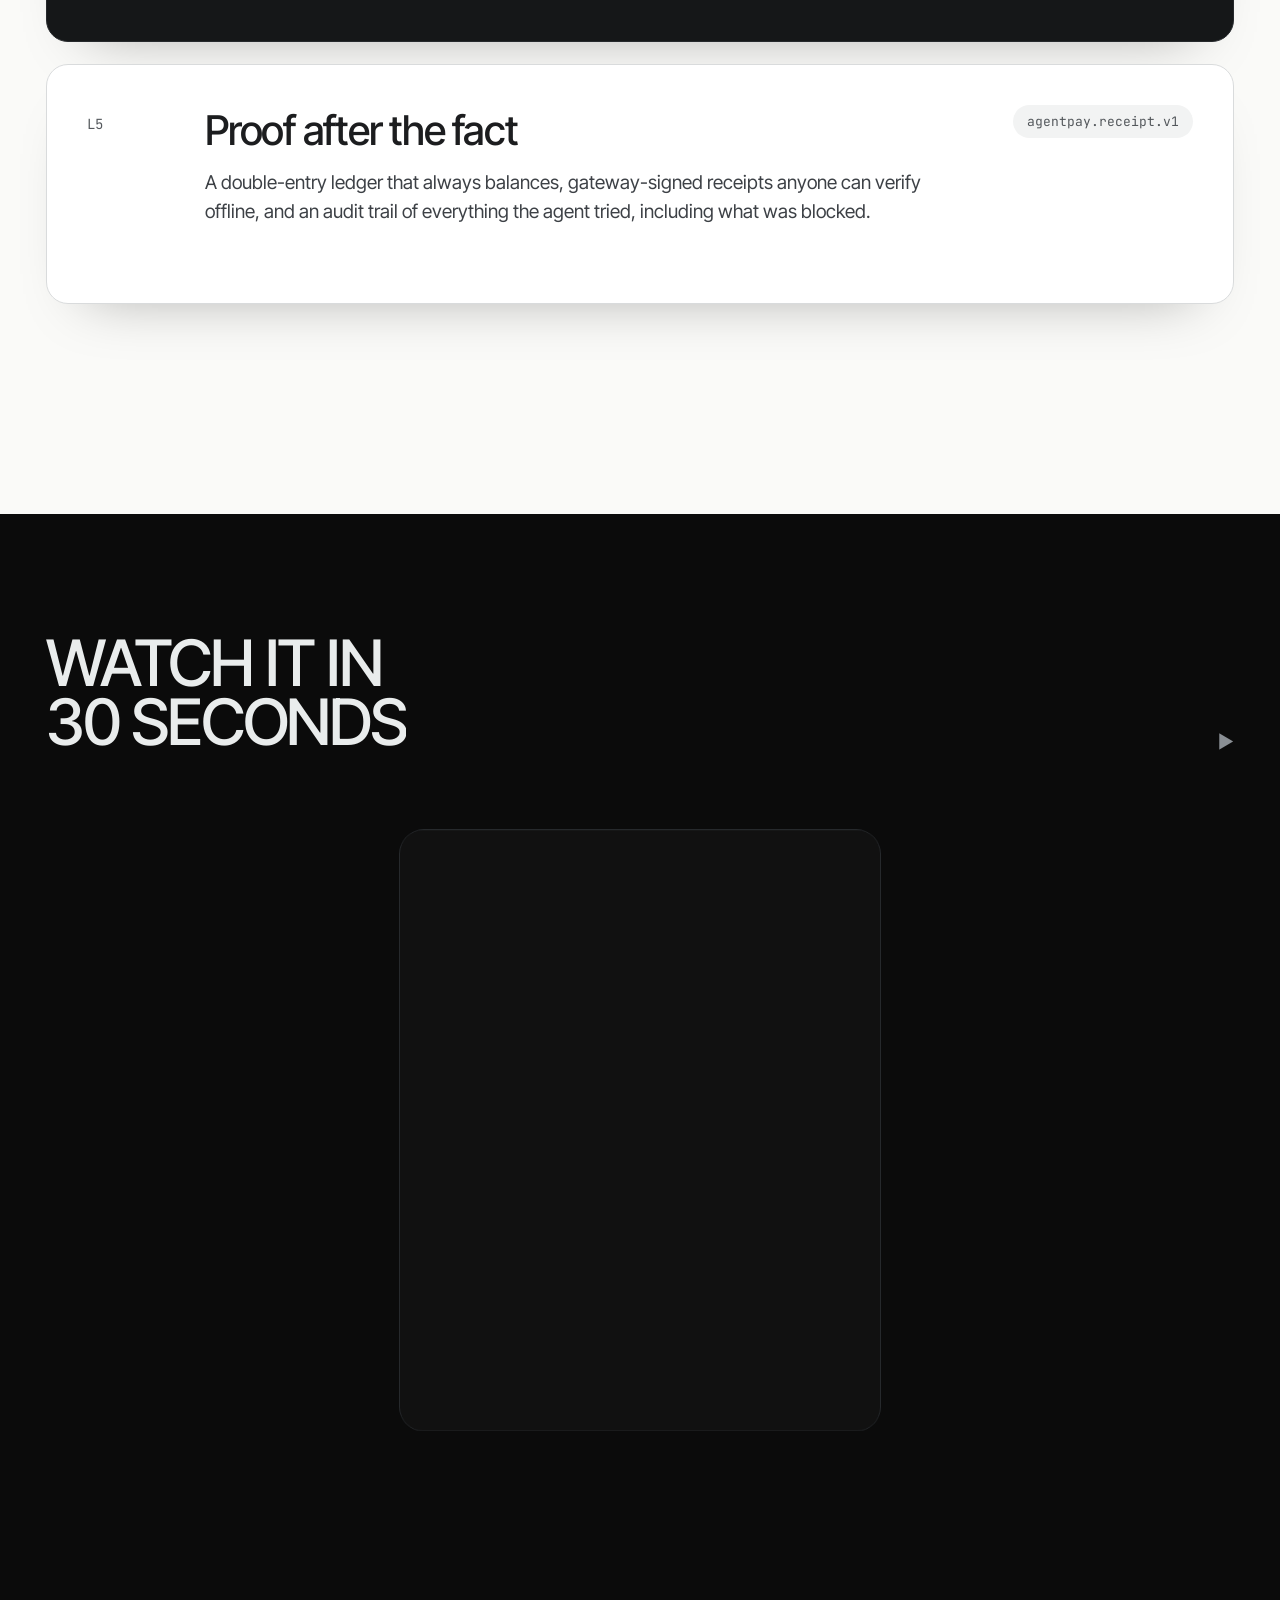
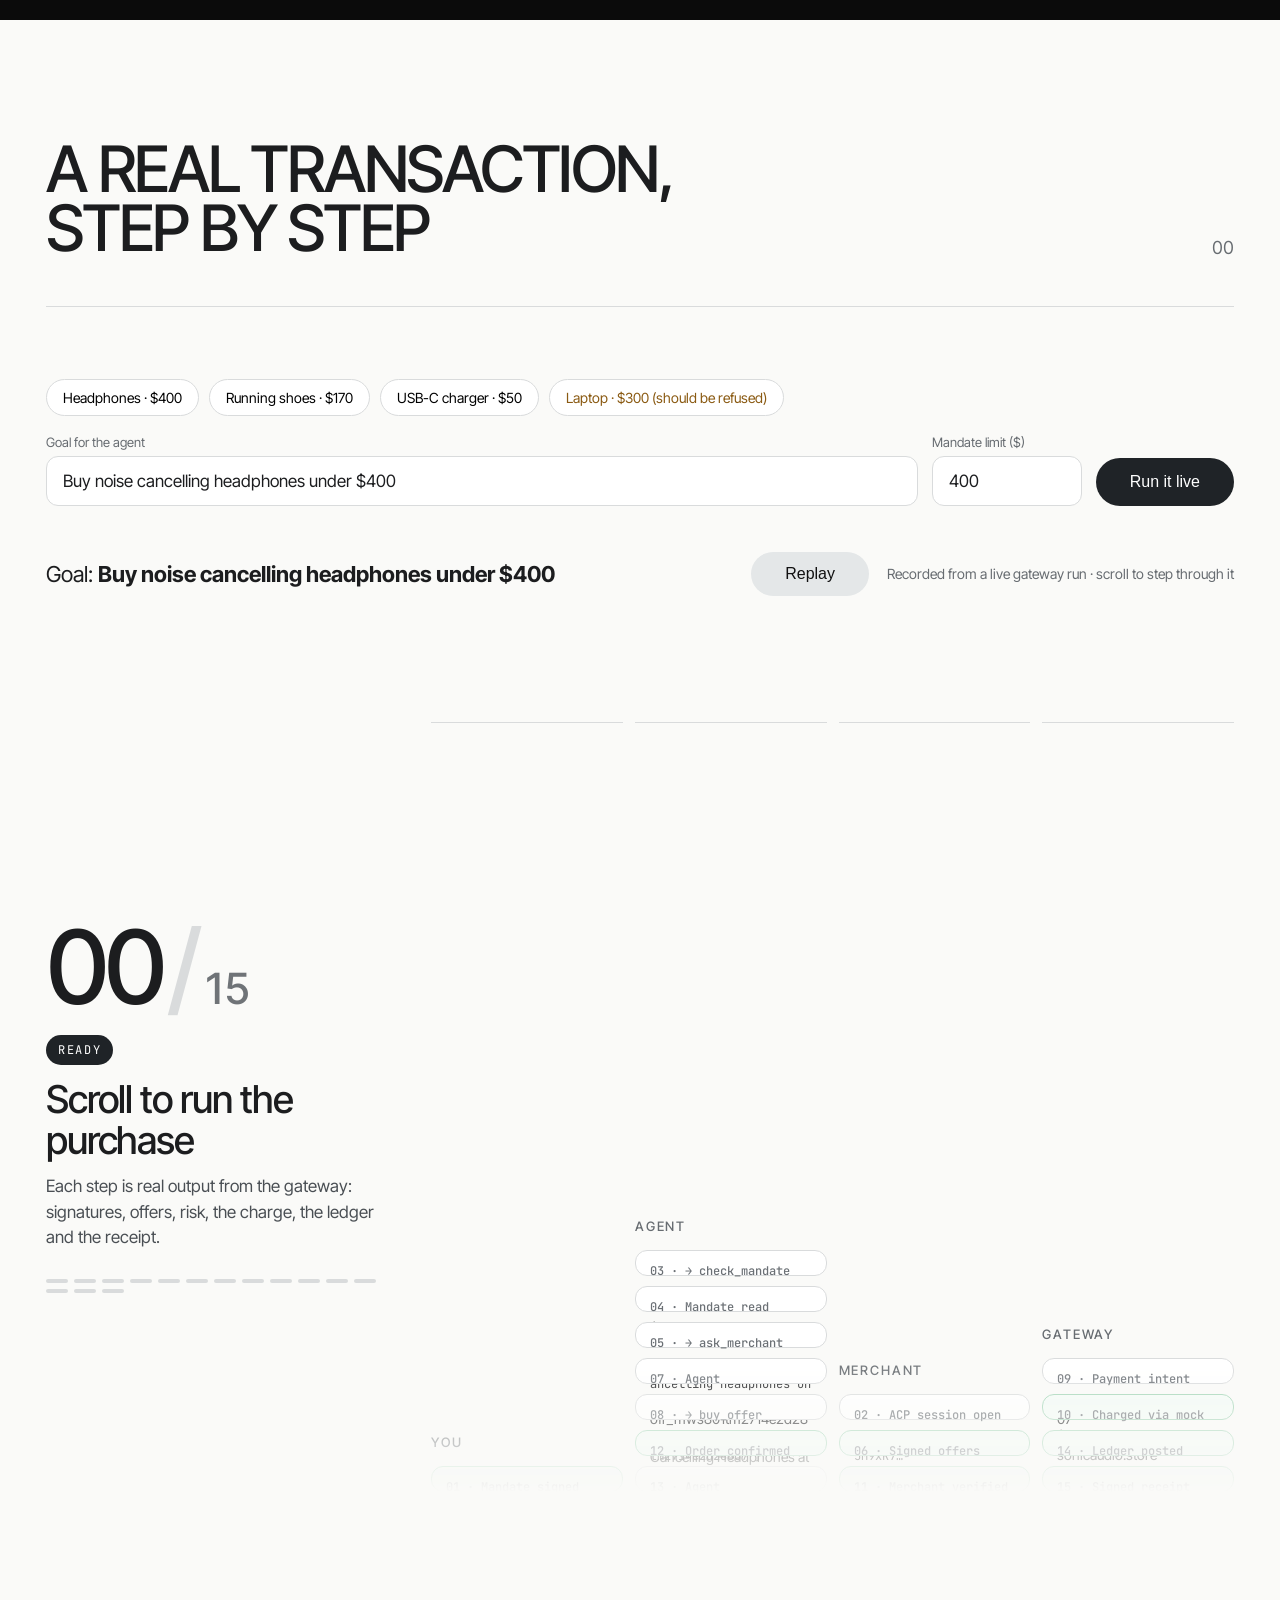
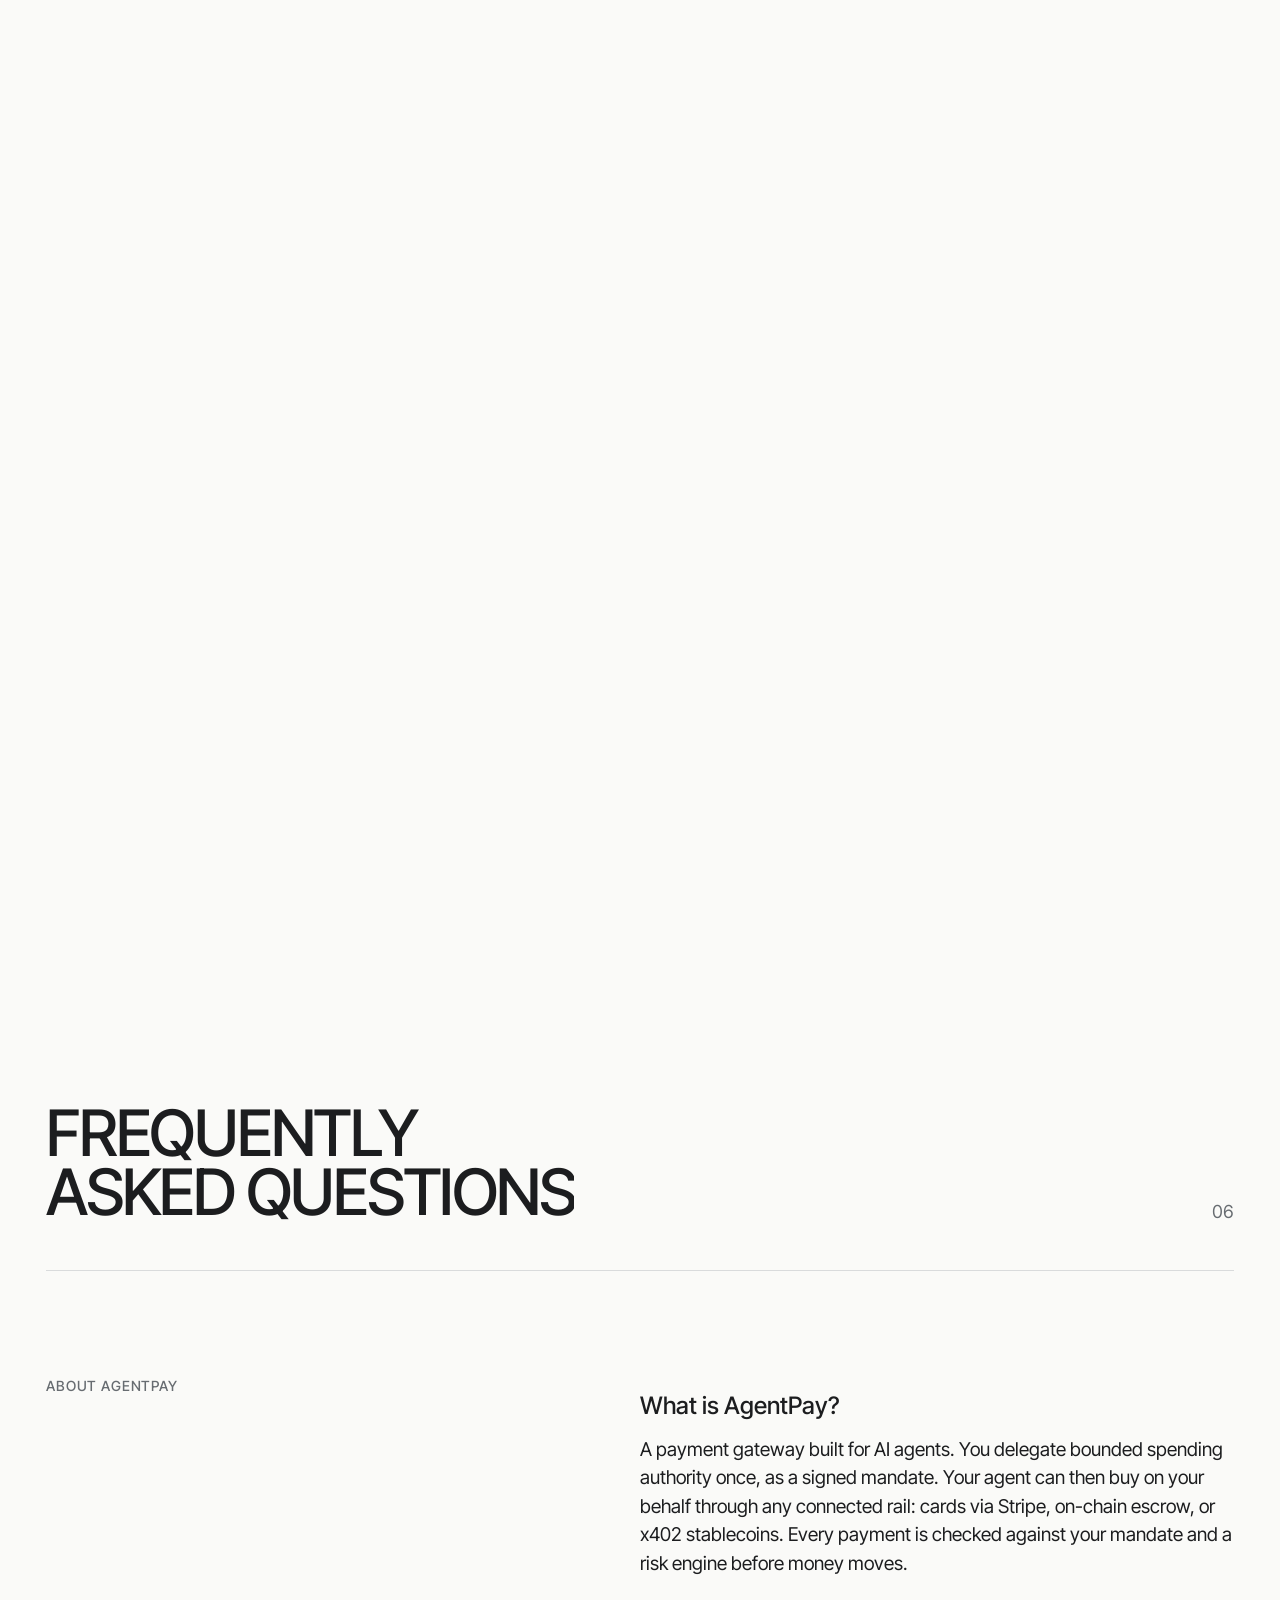
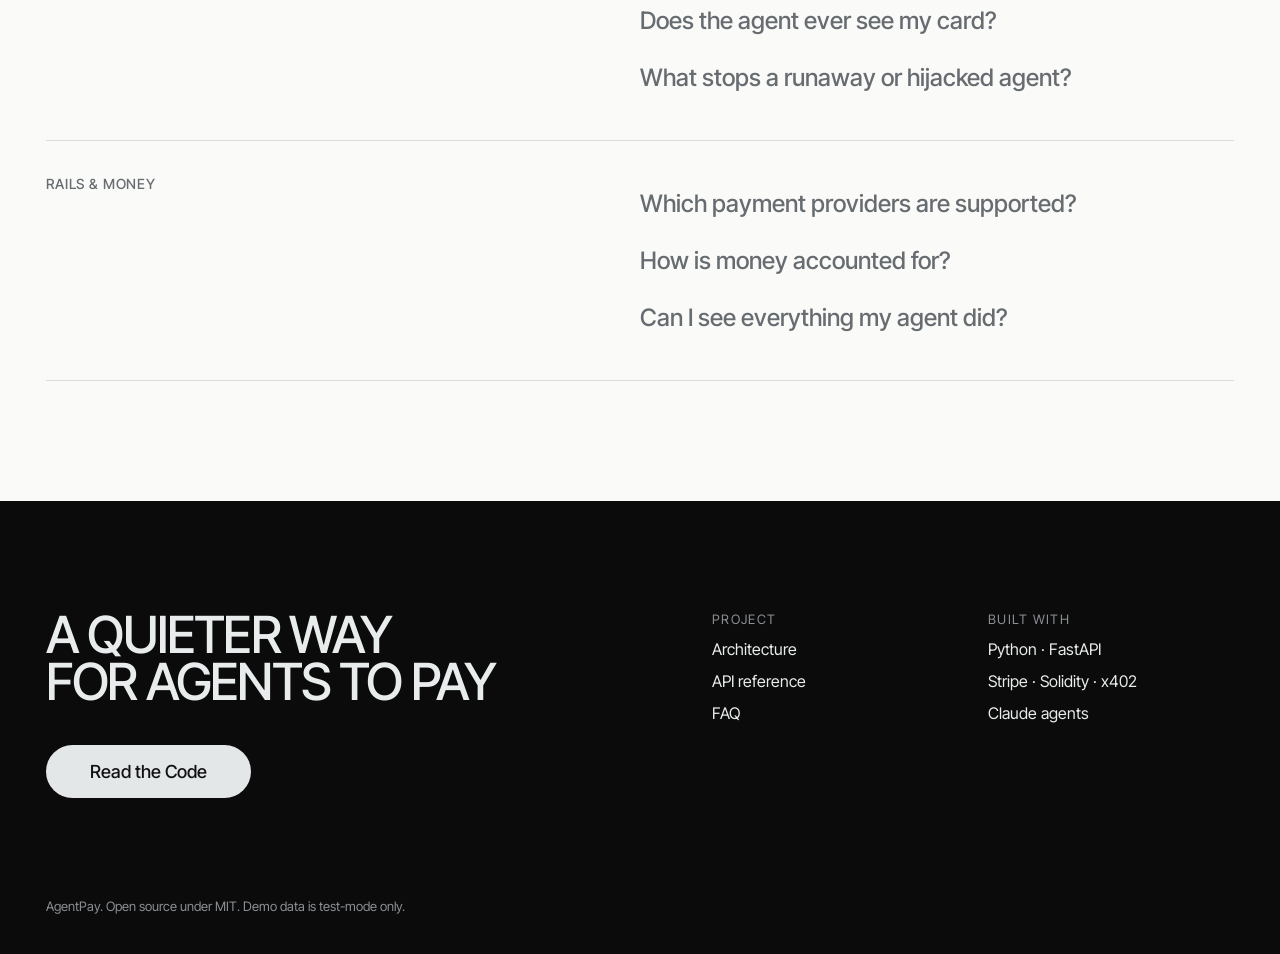
==== commit b65d6637: "Polish: accessibility and Lighthouse pass, final README site section - WCAG AA contrast for muted te" ====
--- a/web/index.html
+++ b/web/index.html
@@ -4,6 +4,7 @@
 <meta charset="utf-8">
 <meta name="viewport" content="width=device-width, initial-scale=1">
 <title>AgentPay | Agentic Payments Gateway</title>
+<link rel="icon" href="data:image/svg+xml,%3Csvg xmlns=%22http://www.w3.org/2000/svg%22 viewBox=%220 0 32 32%22%3E%3Ccircle cx=%2216%22 cy=%2216%22 r=%2215%22 fill=%22%230b0b0b%22/%3E%3Cpath d=%22M9 24 16 7l7 17M11.5 18h9%22 stroke=%22white%22 stroke-width=%221.6%22 fill=%22none%22/%3E%3C/svg%3E">
 <meta name="description" content="A contactless, mandate-bound payment gateway that lets AI agents pay on your behalf: cards via Stripe, on-chain escrow, and x402 stablecoins.">
 <link rel="preconnect" href="https://fonts.googleapis.com">
 <link href="https://fonts.googleapis.com/css2?family=Inter+Tight:wght@400;500;600;700&family=JetBrains+Mono:wght@400;500&display=swap" rel="stylesheet">
@@ -131,12 +132,12 @@
   <section class="light" id="faq">
     <div class="sec-head" data-reveal="fade"><h2 data-reveal="lines">FREQUENTLY<br>ASKED QUESTIONS</h2><span class="count" id="faq-count">00</span></div>
     <hr>
-    <div class="faq-group" data-reveal="up"><h5>ABOUT AGENTPAY</h5><div class="acc">
+    <div class="faq-group" data-reveal="up"><h3 class="faq-h">ABOUT AGENTPAY</h3><div class="acc">
       <details open><summary>What is AgentPay?</summary><p>A payment gateway built for AI agents. You delegate bounded spending authority once, as a signed mandate. Your agent can then buy on your behalf through any connected rail: cards via Stripe, on-chain escrow, or x402 stablecoins. Every payment is checked against your mandate and a risk engine before money moves.</p></details>
       <details><summary>Does the agent ever see my card?</summary><p>No. You save a card once through a Stripe SetupIntent in your own browser. The agent only ever holds its own signing key and a narrow set of tools: search, check mandate, buy an offer. It cannot even choose a raw amount, only a merchant-signed offer price.</p></details>
       <details><summary>What stops a runaway or hijacked agent?</summary><p>Five independent layers: request signatures with single-use nonces, the signed mandate (limits, merchants, categories, expiry), atomic budget reservation, a risk engine tuned to agent failure modes (velocity, duplicates, near-limit amounts, low reputation), and escalation to you above any threshold you choose.</p></details>
     </div></div>
-    <div class="faq-group" data-reveal="up"><h5>RAILS &amp; MONEY</h5><div class="acc">
+    <div class="faq-group" data-reveal="up"><h3 class="faq-h">RAILS &amp; MONEY</h3><div class="acc">
       <details><summary>Which payment providers are supported?</summary><p>Stripe for cards today, plus an on-chain escrow rail (Solidity, USDC) and x402 stablecoin payments. New processors implement six methods behind one interface. The gateway handles routing, circuit breakers and failover on retryable errors.</p></details>
       <details><summary>How is money accounted for?</summary><p>Every movement is a balanced double-entry journal. Balances are derived, never stored, and the trial balance must always be zero. Property-based tests throw thousands of random payment, capture, cancel and refund sequences at the gateway to prove it.</p></details>
       <details><summary>Can I see everything my agent did?</summary><p>Yes. The per-mandate audit shows what you authorized next to every attempt the agent made, including ones that were blocked. It re-checks each payment against your signed scope and reports what the agent's reasoning cost in LLM tokens.</p></details>
@@ -148,7 +149,7 @@
   <div class="foot-left"><h2 data-reveal="lines">A QUIETER WAY<br>FOR AGENTS TO PAY</h2><a class="pill pill-light" href="https://github.com/tanvisht/Agentic-Payments-Gateway" target="_blank" rel="noopener">Read the Code</a></div>
   <div class="foot-cols" data-stagger>
     <div><span>PROJECT</span><a href="https://github.com/tanvisht/Agentic-Payments-Gateway#3-system-architecture">Architecture</a><a href="https://github.com/tanvisht/Agentic-Payments-Gateway#13-api-reference">API reference</a><a href="#faq">FAQ</a></div>
-    <div><span>BUILT WITH</span><a>Python · FastAPI</a><a>Stripe · Solidity · x402</a><a>Claude agents</a></div>
+    <div><span>BUILT WITH</span><span>Python · FastAPI</span><span>Stripe · Solidity · x402</span><span>Claude agents</span></div>
   </div>
   <p class="fine">AgentPay. Open source under MIT. Demo data is test-mode only.</p>
 </footer>
--- a/web/styles.css
+++ b/web/styles.css
@@ -61,10 +61,10 @@
 .stack{display:flex;flex-direction:column;gap:22px;padding-bottom:10vh}
 .layer{position:sticky;top:calc(110px + var(--k) * 22px);display:grid;grid-template-columns:90px 1fr auto;gap:28px;align-items:start;
   background:#fff;border:1px solid var(--line);border-radius:22px;padding:40px 40px 46px;min-height:240px;box-shadow:0 30px 60px -40px rgba(0,0,0,.35);transform-origin:50% 0}
-.layer .num{font-family:var(--mono);font-size:14px;color:var(--mute);padding-top:10px}
+.layer .num{font-family:var(--mono);font-size:14px;color:#55595d;padding-top:10px}
 .layer h3{font-size:clamp(28px,3.2vw,44px);font-weight:500;letter-spacing:-.03em;margin-bottom:14px}
 .layer p{font-size:19px;line-height:1.5;color:#3d4146;max-width:720px}
-.layer code{font-family:var(--mono);font-size:13px;color:#6b7075;background:#f2f3f3;border-radius:999px;padding:8px 14px;white-space:nowrap}
+.layer code{font-family:var(--mono);font-size:13px;color:#53575b;background:#f2f3f3;border-radius:999px;padding:8px 14px;white-space:nowrap}
 .layer:nth-child(even){background:#151718;color:#e9ecec;border-color:#26292c}.layer:nth-child(even) p{color:#a9aeb3}.layer:nth-child(even) code{background:#22262a;color:#a9aeb3}
 
 /* film */
@@ -81,7 +81,7 @@
 .tx-sticky{position:sticky;top:0;height:100vh;display:grid;grid-template-columns:minmax(300px,.85fr) 2fr;gap:44px;align-items:center;padding:90px 0 40px}
 .tx-caption{align-self:center}
 .tx-step{font-size:clamp(64px,8vw,128px);letter-spacing:-.05em;line-height:.9;font-weight:500;font-variant-numeric:tabular-nums;display:flex;align-items:baseline;gap:6px}
-.tx-step i{font-style:normal;color:var(--line)}.tx-step span:last-child{color:#b9bdc0;font-size:.42em}
+.tx-step i{font-style:normal;color:var(--line)}.tx-step span:last-child{color:#6f7377;font-size:.42em}
 .tx-actor{display:inline-block;margin:22px 0 14px;font-family:var(--mono);font-size:12px;letter-spacing:.14em;text-transform:uppercase;padding:7px 12px;border-radius:999px;background:#eef0f0;color:#4a4f54}
 .tx-caption[data-actor="you"] .tx-actor{background:#e9f6ee;color:#1f6b3f}.tx-caption[data-actor="merchant"] .tx-actor{background:#eef0fb;color:#3a3f8f}
 .tx-caption[data-actor="gateway"] .tx-actor{background:#1f2327;color:#fff}
@@ -120,7 +120,7 @@
 
 /* faq */
 .faq-group{display:grid;grid-template-columns:1fr 1fr;padding:34px 0;border-bottom:1px solid var(--line)}
-.faq-group h5{font-size:14px;font-weight:500;color:var(--mute);letter-spacing:.06em}
+.faq-group .faq-h{font-size:14px;font-weight:500;color:var(--mute);letter-spacing:.06em}
 .acc details{padding:14px 0}
 .acc summary{list-style:none;cursor:pointer;font-size:24px;font-weight:500;color:var(--mute);transition:color .2s}
 .acc summary::-webkit-details-marker{display:none}
@@ -131,8 +131,8 @@
 .footer{background:var(--ink);color:#e9ecec;padding:110px 46px 40px;display:grid;grid-template-columns:1.2fr 1fr;gap:40px}
 .foot-left h2{font-size:clamp(34px,4vw,58px);margin-bottom:40px}
 .foot-cols{display:grid;grid-template-columns:1fr 1fr;gap:30px;font-size:16px}
-.foot-cols div{display:flex;flex-direction:column;gap:12px}.foot-cols span{color:var(--mute);font-size:13px;letter-spacing:.1em}
-.fine{grid-column:1/-1;color:#5c6166;font-size:13px;margin-top:60px}
+.foot-cols div{display:flex;flex-direction:column;gap:12px}.foot-cols span:first-child{color:var(--mute);font-size:13px;letter-spacing:.1em}
+.fine{grid-column:1/-1;color:#8b9095;font-size:13px;margin-top:60px}
 
 @media (max-width:900px){
   .stat-grid{grid-template-columns:1fr 1fr}.stat{padding:26px 14px 30px 0}
@@ -165,3 +165,7 @@
 .motion .ticker li{transform:skewX(var(--skew,0deg));transition:transform .25s ease-out}
 .nav{transition:transform .5s cubic-bezier(.16,1,.3,1),color .3s,background .3s}
 .nav.nav-hidden{transform:translateY(-110%)}
+
+/* a11y: muted text on light sections meets WCAG AA (4.5:1) */
+.light{--mute:#676c71}
+.ev{overflow-wrap:anywhere}
